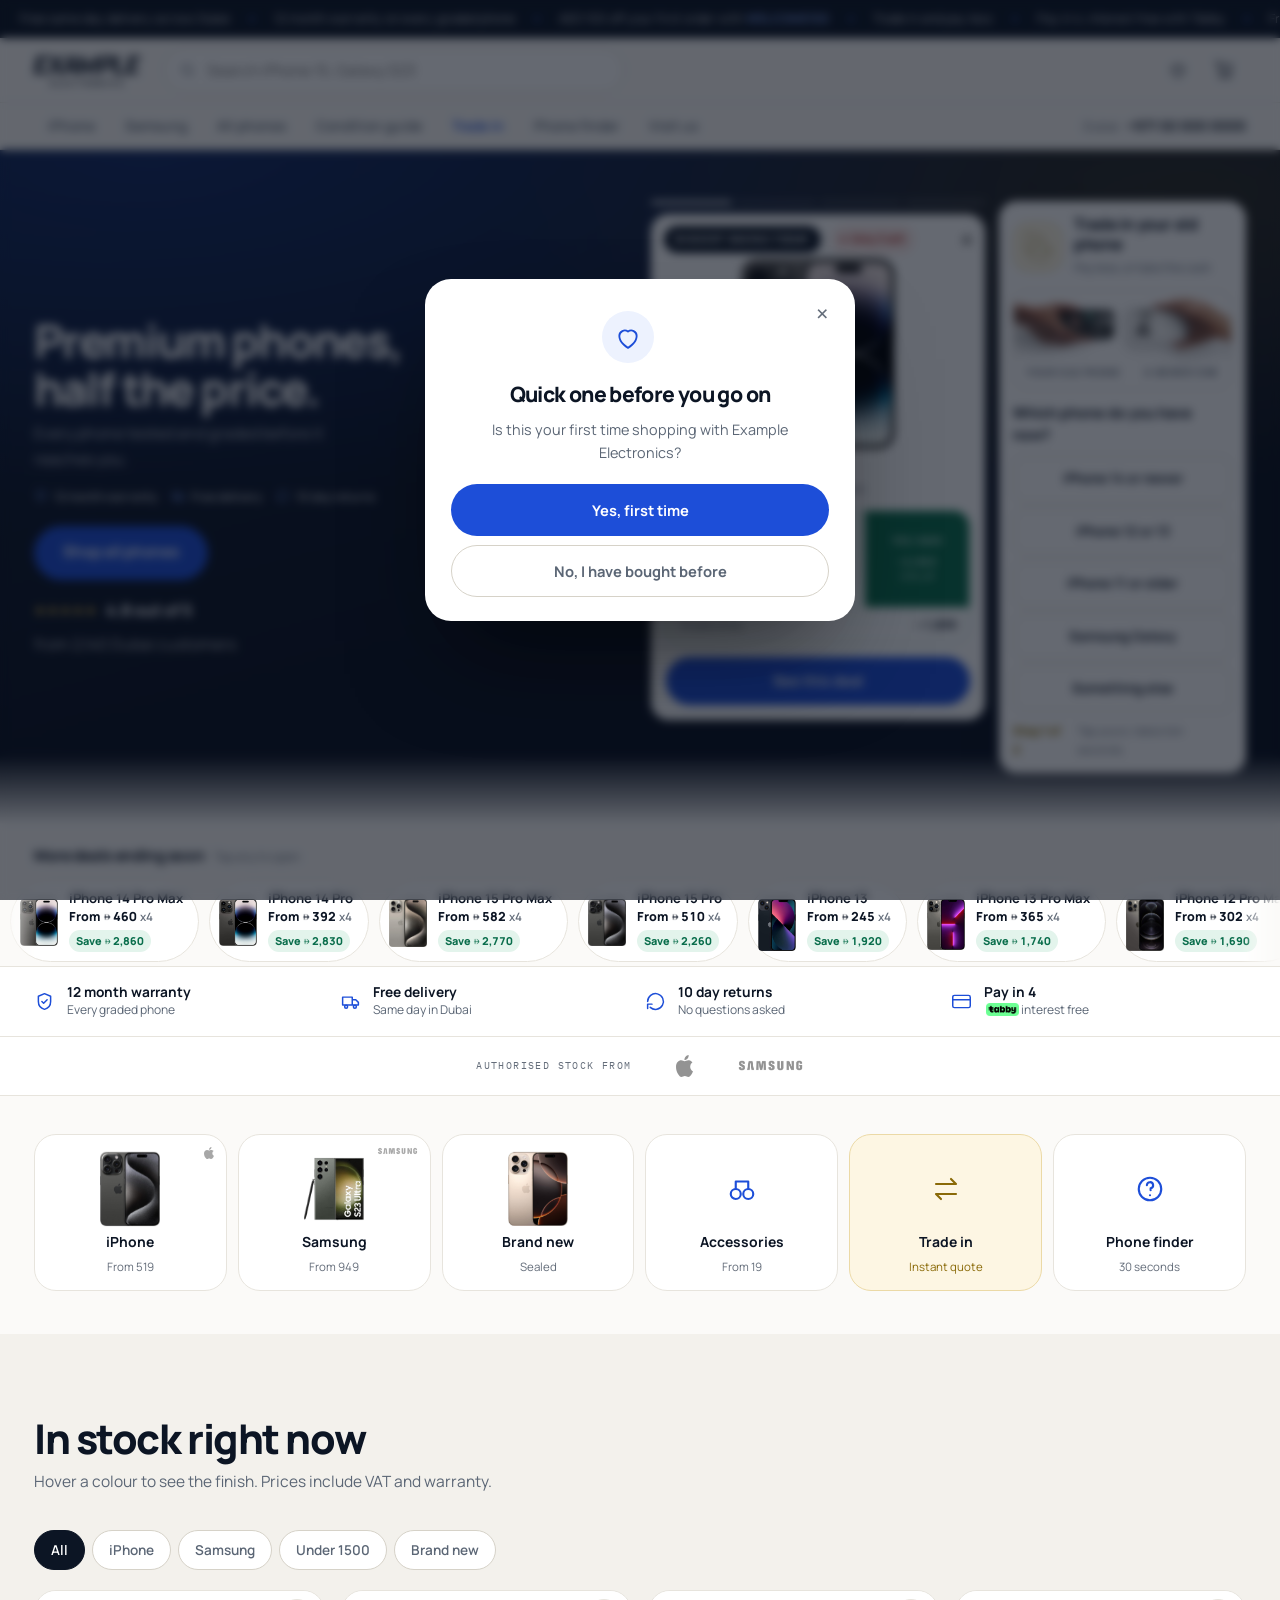
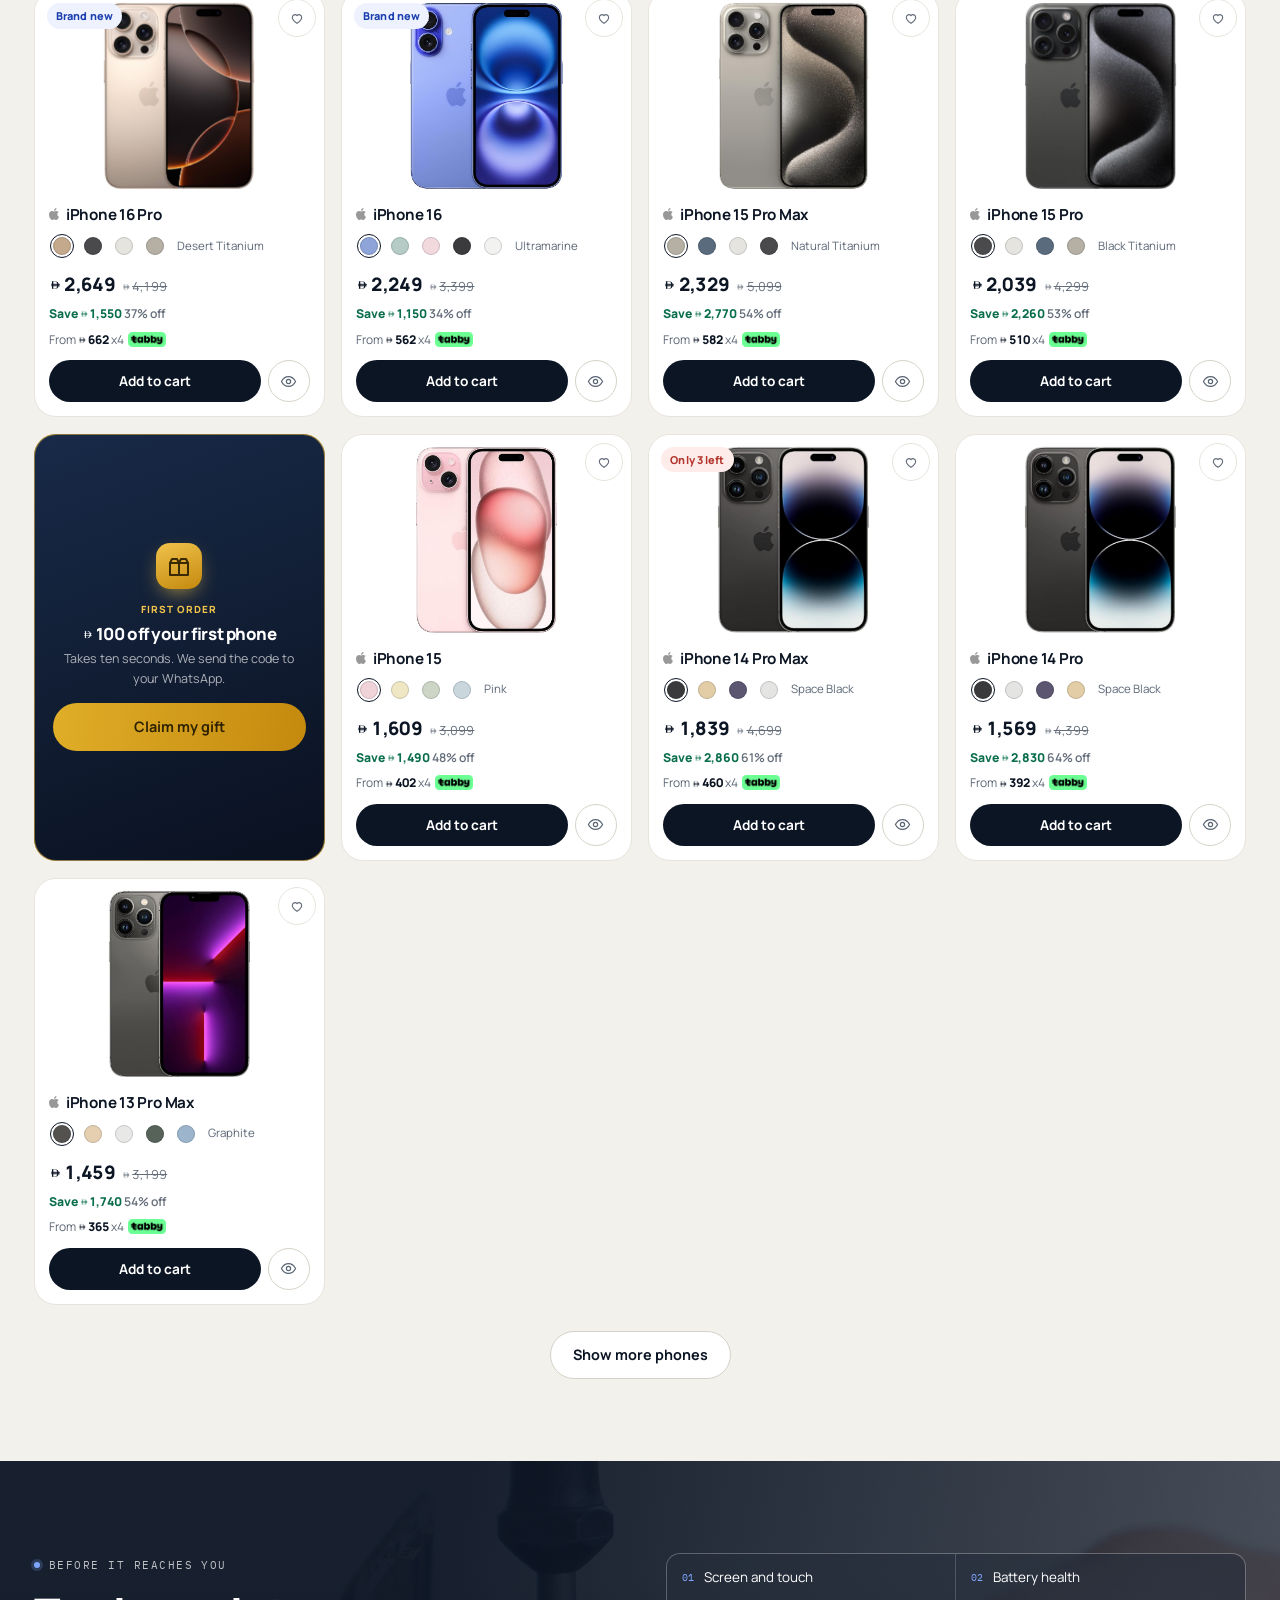
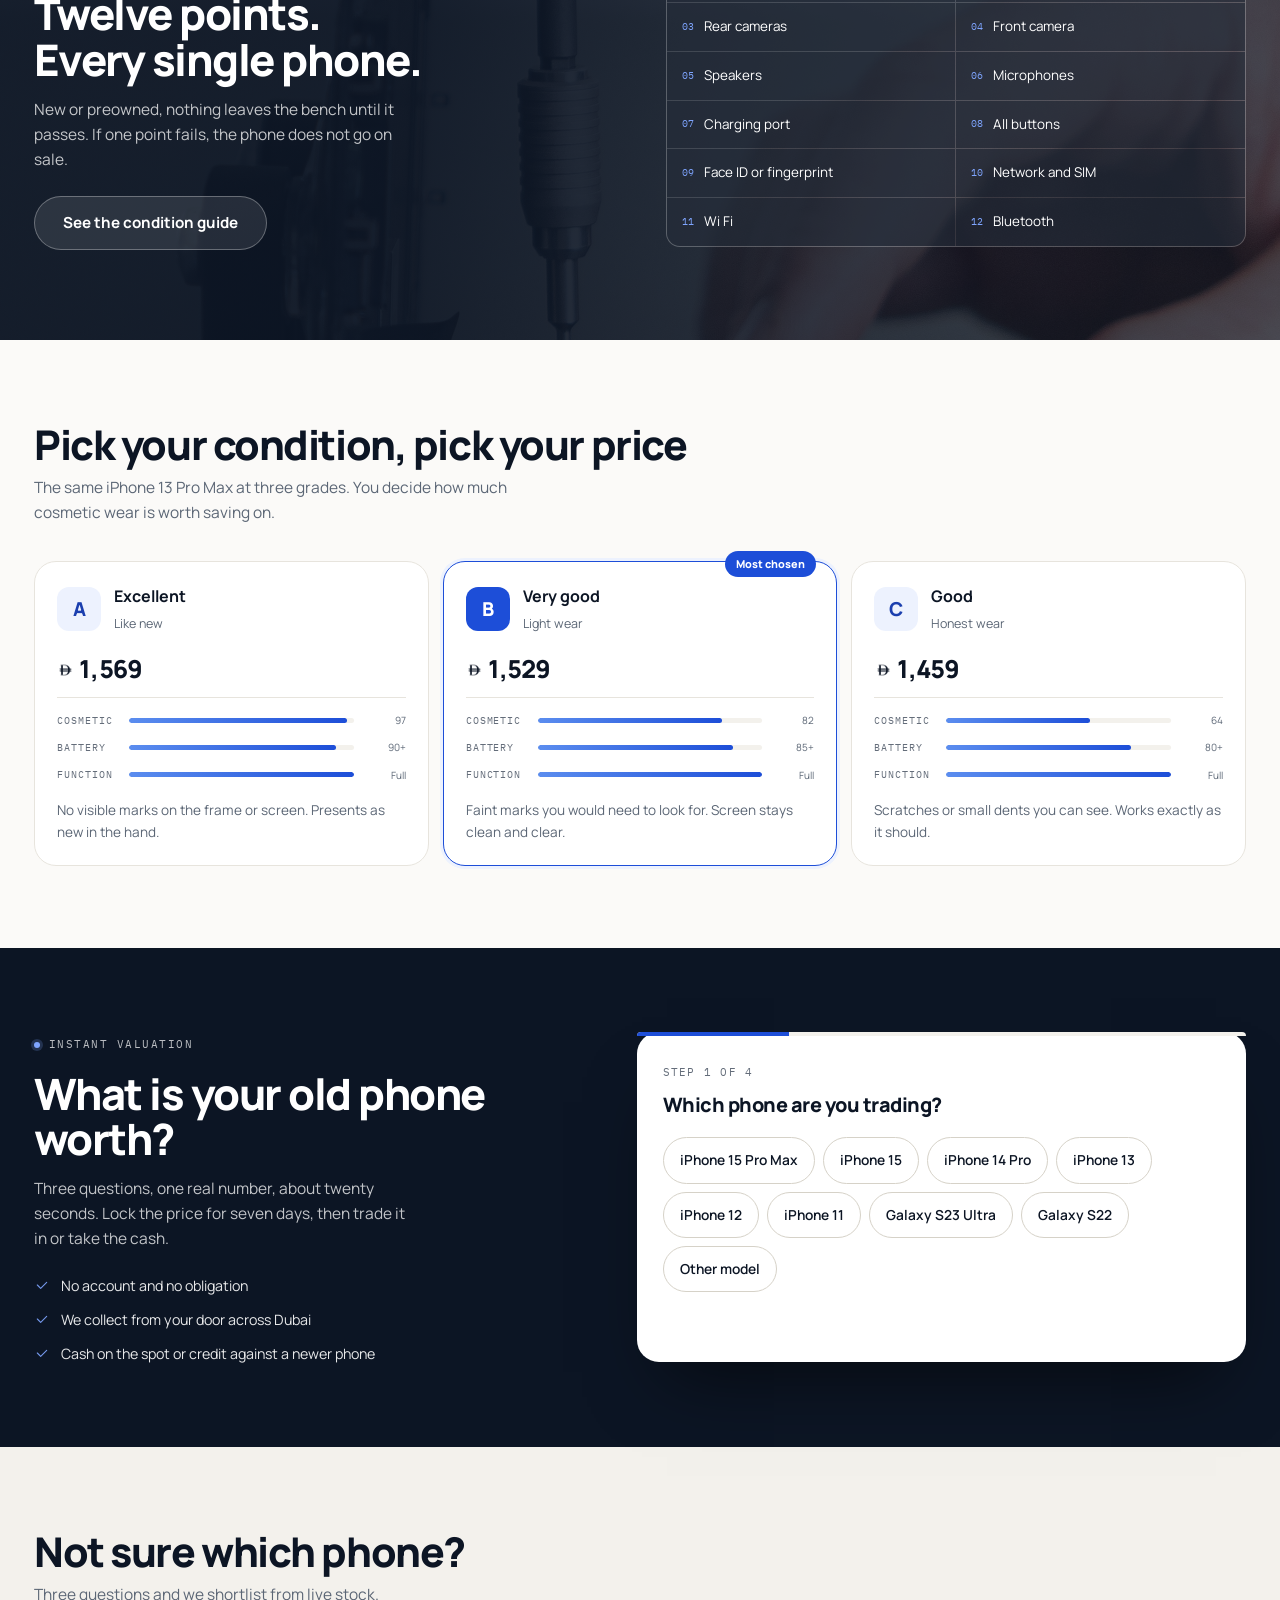
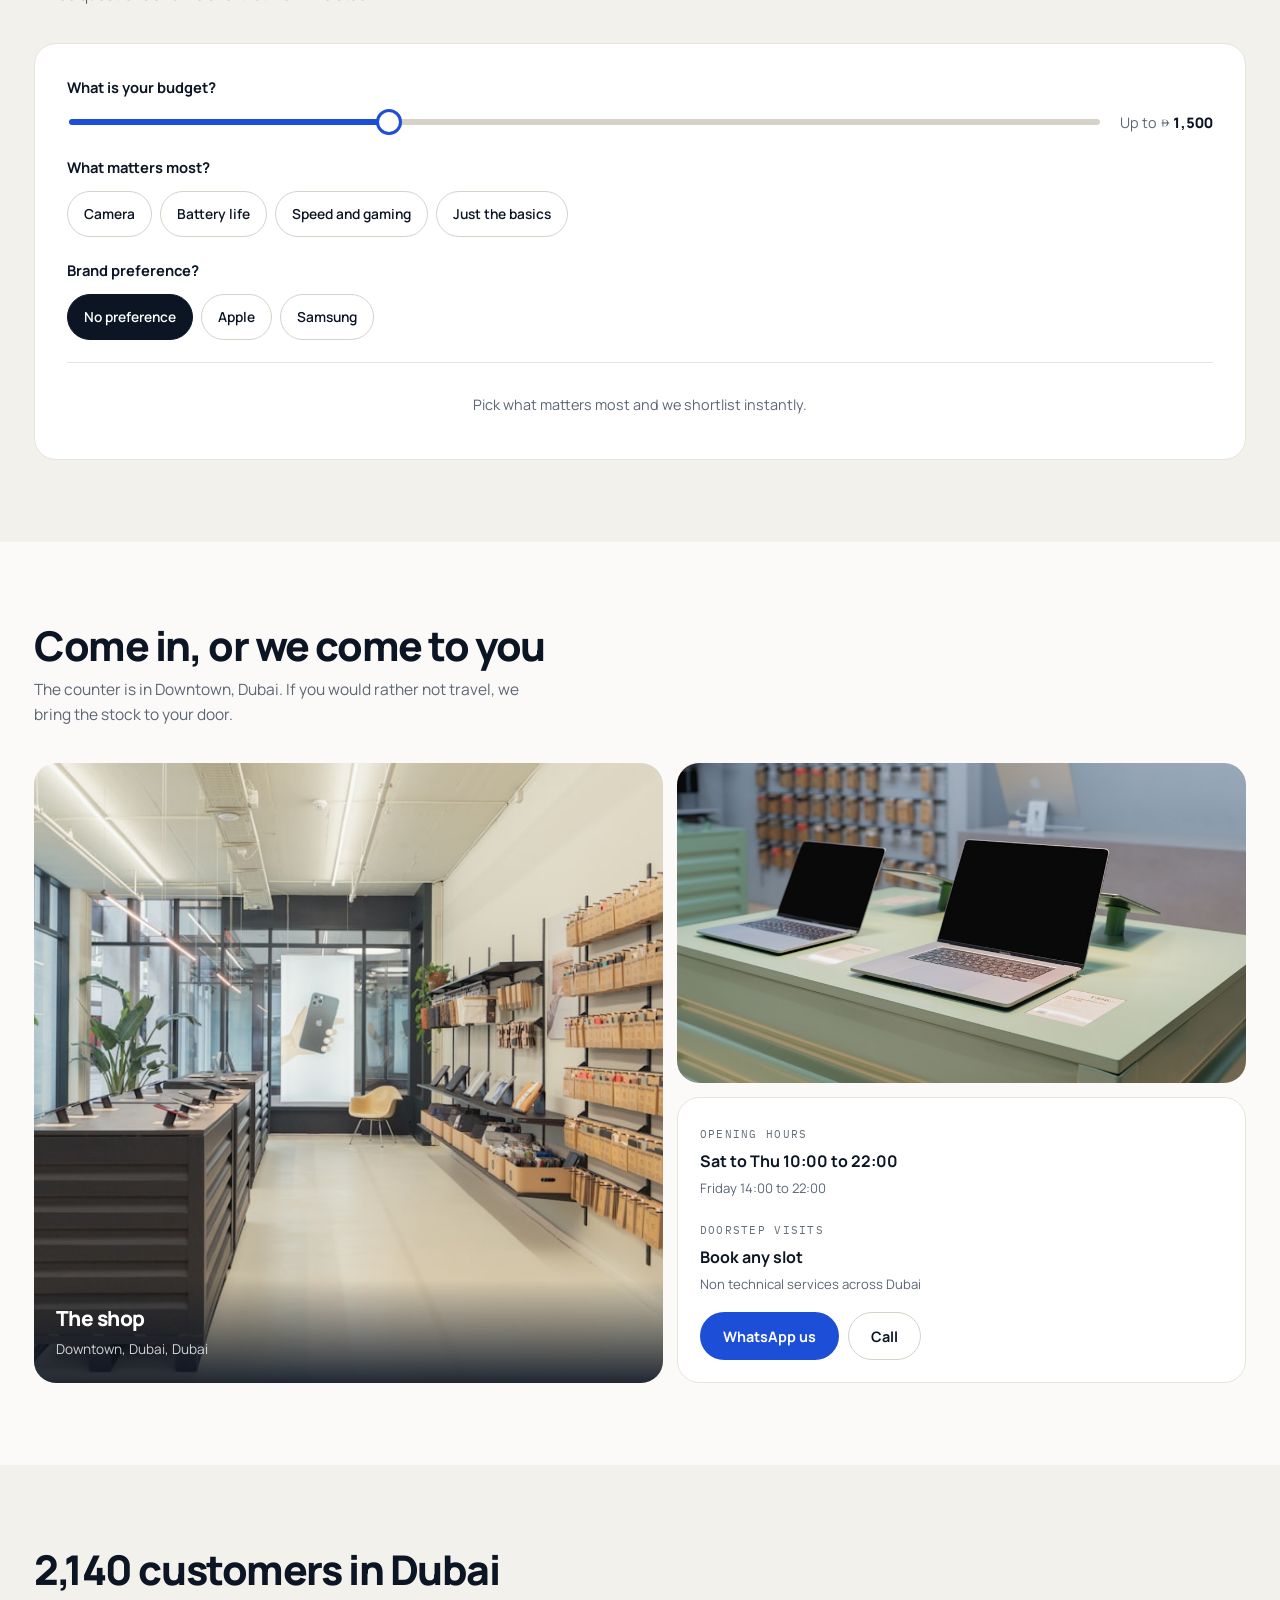
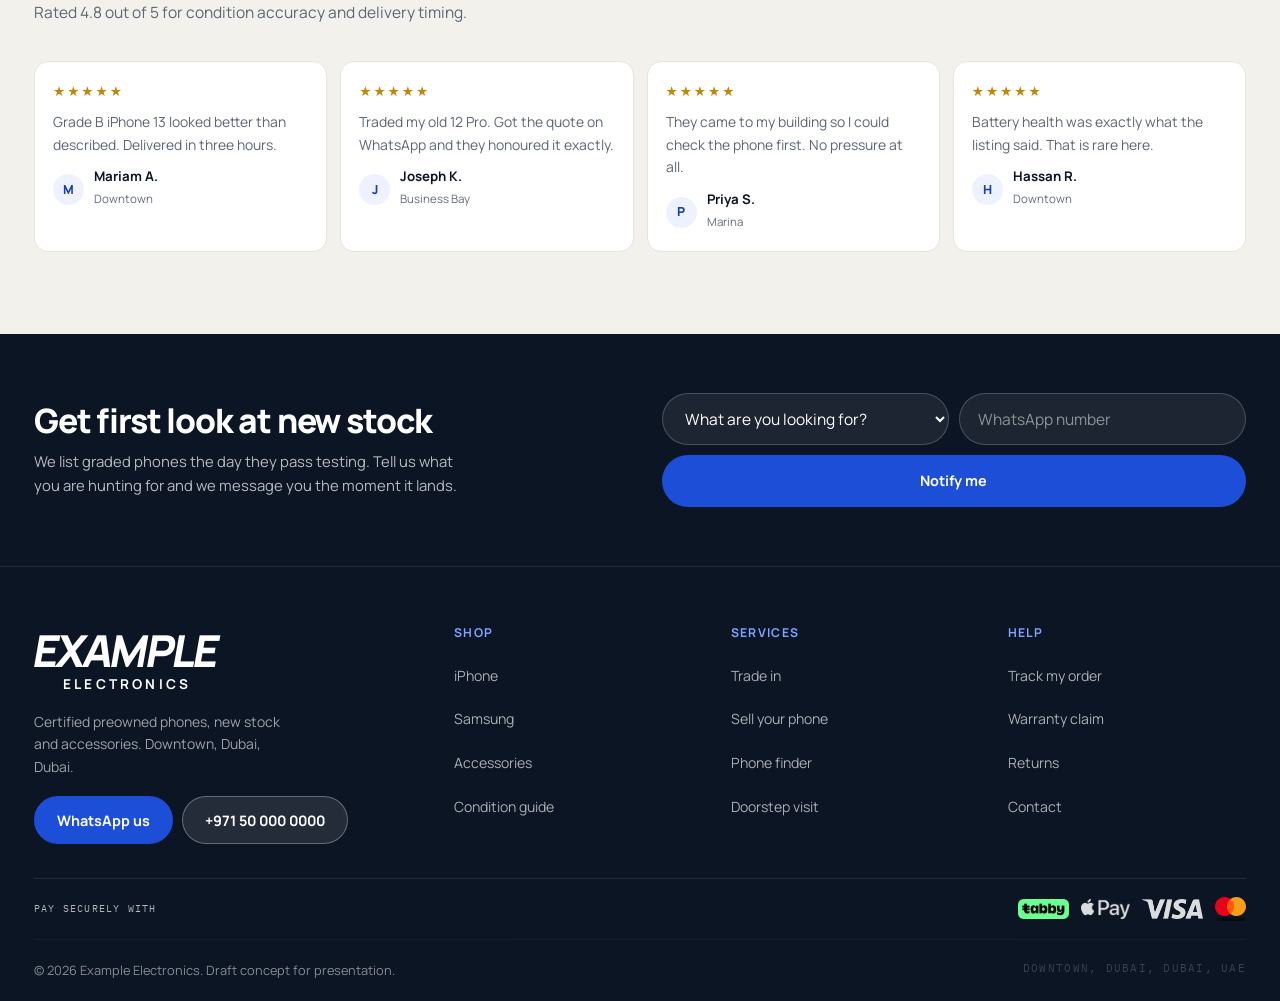
==== index.html @ 909ed7ae "Storefront prototype for Example Electronics Front-end prototype for a refurbished phone retailer. N" ====
<!doctype html>
<html lang="en">
<head>
<meta charset="utf-8">
<meta name="viewport" content="width=device-width, initial-scale=1, viewport-fit=cover">
<title>Example Electronics | Certified Preowned Phones in Dubai</title>
<meta name="description" content="Certified preowned iPhones, Samsung and accessories in Downtown, Dubai. Graded A to C, tested on 12 points, 12 month warranty, same day delivery across Dubai.">
<meta name="theme-color" content="#0C1524">
<link rel="icon" href="favicon.svg" type="image/svg+xml">
<link rel="preconnect" href="https://fonts.googleapis.com">
<link rel="preconnect" href="https://fonts.gstatic.com" crossorigin>
<link href="https://fonts.googleapis.com/css2?family=Manrope:wght@400;500;600;700;800&family=IBM+Plex+Mono:wght@400;500&display=swap" rel="stylesheet">
<link rel="stylesheet" href="assets/css/style.css">
<link rel="stylesheet" href="assets/css/v5.css">
<link rel="stylesheet" href="assets/css/v6.css">
</head>
<body>

<svg width="0" height="0" style="position:absolute" aria-hidden="true"><defs>
  <linearGradient id="sheen" x1="0" y1="0" x2="1" y2="1">
    <stop offset="0" stop-color="#fff" stop-opacity=".34"/><stop offset=".26" stop-color="#fff" stop-opacity=".06"/>
    <stop offset=".55" stop-color="#000" stop-opacity=".10"/><stop offset=".80" stop-color="#fff" stop-opacity=".05"/>
    <stop offset="1" stop-color="#fff" stop-opacity=".22"/></linearGradient>
  <linearGradient id="rail" x1="0" y1="0" x2="1" y2="0">
    <stop offset="0" stop-color="#fff" stop-opacity=".55"/><stop offset=".5" stop-color="#fff" stop-opacity=".12"/>
    <stop offset="1" stop-color="#fff" stop-opacity=".42"/></linearGradient>
  <radialGradient id="lens" cx=".35" cy=".3" r=".85">
    <stop offset="0" stop-color="#5c6b80"/><stop offset=".45" stop-color="#1a222e"/><stop offset="1" stop-color="#080c12"/></radialGradient>
  <linearGradient id="plate" x1="0" y1="0" x2=".8" y2="1">
    <stop offset="0" stop-color="#fff" stop-opacity=".22"/><stop offset="1" stop-color="#000" stop-opacity=".14"/></linearGradient>
  <radialGradient id="grnd" cx=".5" cy=".5" r=".5">
    <stop offset="0" stop-color="#0C1524" stop-opacity=".30"/><stop offset="1" stop-color="#0C1524" stop-opacity="0"/></radialGradient>
</defs></svg>

<button class="ifab" id="insightFab">
  <svg viewBox="0 0 24 24"><circle cx="12" cy="12" r="3"/><path d="M2 12s3.6-7 10-7 10 7 10 7-3.6 7-10 7-10-7-10-7z"/></svg><span>Insight</span>
</button>
<div class="ip" id="insightPanel" hidden>
  <div class="ip__hd"><b>Captured this session</b><button id="ipClose" aria-label="Close">&times;</button></div>
  <div class="ip__st"><div><span id="ipLeads">0</span><em>Leads</em></div><div><span id="ipSignals">0</span><em>Signals</em></div><div><span id="ipValue">0</span><em>Pipeline</em></div></div>
  <ul class="ip__log" id="ipLog"><li class="ip__e">Click around to see what the site records.</li></ul>
  <p class="ip__n">Each dashed marker earns data, not just a sale.</p>
</div>

<div class="anno"><div class="anno__t" id="annoTrack"></div></div>

<header class="hdr" id="hdr">
  <div class="wrap hdr__in">
    <button class="burger" id="burger" aria-label="Menu"><span></span><span></span><span></span></button>
    <a class="wm" href="#top" aria-label="Example Electronics">
      <span class="wm__r" aria-hidden="true">EXAMPLE</span>
      <span class="wm__s" aria-hidden="true">ELECTRONICS</span>
    </a>
    <form class="srch" id="searchForm" data-capture="Search query. Shows demand for models you do not stock yet.">
      <svg viewBox="0 0 24 24"><circle cx="11" cy="11" r="7"/><path d="M20 20l-3.5-3.5"/></svg>
      <input id="searchInput" type="search" placeholder="Search iPhone 15, Galaxy S23" autocomplete="off">
      <div class="srch__d" id="searchDrop" hidden></div>
    </form>
    <div class="hdr__a">
      <button class="ib ib--srch" id="srchToggle" aria-label="Search"><svg viewBox="0 0 24 24"><circle cx="11" cy="11" r="7"/><path d="M20 20l-3.5-3.5"/></svg></button>
      <button class="ib" id="wishBtn" aria-label="Wishlist"><svg viewBox="0 0 24 24"><path d="M12 20s-7-4.4-7-9a4 4 0 0 1 7-2.6A4 4 0 0 1 19 11c0 4.6-7 9-7 9z"/></svg><b class="bdg zero" id="wishCount">0</b></button>
      <button class="ib" id="cartBtn" aria-label="Cart"><svg viewBox="0 0 24 24"><path d="M6 6h15l-1.5 9h-12z"/><path d="M6 6L5 2H2"/><circle cx="9" cy="20" r="1.6"/><circle cx="18" cy="20" r="1.6"/></svg><b class="bdg zero" id="cartCount">0</b></button>
    </div>
  </div>
  <nav class="nav" id="nav"><div class="wrap nav__in">
    <a href="#shop" data-filter="Apple">iPhone</a><a href="#shop" data-filter="Samsung">Samsung</a>
    <a href="#shop" data-filter="all">All phones</a><a href="#grades">Condition guide</a>
    <a href="#tradein" class="hot">Trade in</a><a href="#finder">Phone finder</a><a href="#visit">Visit us</a>
    <span class="nav__ph">Dubai · <a href="tel:+971 50 000 0000">+971 50 000 0000</a></span>
  </div></nav>
</header>

<main id="top">

<section class="hero">
  <div class="wrap hero__in">

    <div class="hero__c">
      <h1>Premium phones,<br>half the price.</h1>
      <p>Every phone tested and graded before it reaches you.</p>
      <ul class="hero__t">
        <li><svg viewBox="0 0 24 24"><path d="M12 3l7 3v6c0 5-3.5 8-7 9-3.5-1-7-4-7-9V6z"/><path d="M9 12l2 2 4-4"/></svg>12 month warranty</li>
        <li><svg viewBox="0 0 24 24"><path d="M3 7h11v9H3zM14 10h4l3 3v3h-7z"/><circle cx="7" cy="18" r="1.7"/><circle cx="17" cy="18" r="1.7"/></svg>Free delivery</li>
        <li><svg viewBox="0 0 24 24"><path d="M3 12a9 9 0 1 1 3 6.7"/><path d="M3 20v-5h5"/></svg>10 day returns</li>
      </ul>
      <div class="hero__cta">
        <a class="btn btn--p btn--l" href="#shop">Shop all phones</a>
      </div>
      <p class="hero__pf"><span class="hero__st" aria-hidden="true">★★★★★</span>
        <b>4.8 out of 5</b> from 2,140 Dubai customers</p>
    </div>

    <div class="hero__m">
      <div class="deal" id="deal">
        <div class="deal__pg" id="dealPg"></div>
        <div class="deal__vp"><div class="deal__tr" id="dealTrack"></div></div>
        <button class="deal__nv deal__nv--p" id="dealPrev" aria-label="Previous deal"><svg viewBox="0 0 24 24"><path d="M15 6l-6 6 6 6"/></svg></button>
        <button class="deal__nv deal__nv--n" id="dealNext" aria-label="Next deal"><svg viewBox="0 0 24 24"><path d="M9 6l6 6-6 6"/></svg></button>
      </div>

      <!-- trade in, sitting directly beside the deals -->
      <section class="tin2" id="tin2" data-capture="Trade in starter. Captures the model they own before anything else is asked.">
        <div class="tin2__hd">
          <span class="tin2__ic" aria-hidden="true">
            <i class="tin2__glyph" aria-hidden="true"></i>
          </span>
          <div>
            <b>Trade in your old phone</b>
            <i>Pay less, or take the cash</i>
          </div>
        </div>

        <figure class="tin2__ph">
          <img src="assets/img/tradein-hero.webp" alt="An older phone being handed over in exchange for a new one in its box" loading="lazy" decoding="async" width="2000" height="723">
          <figcaption><span>Your old phone</span><span>A newer one</span></figcaption>
        </figure>

        <div class="tin2__q">
          <label id="tin2Lbl">Which phone do you have now?</label>
          <div class="tin2__opts" id="tin2Opts"></div>
          <p class="tin2__step"><b id="tin2Step">Step 1 of 2</b><span id="tin2Hint">Tap yours, takes ten seconds</span></p>
        </div>
      </section>
    </div>

  </div>
</section>

<section class="orail">
  <div class="orail__h wrap"><b>More deals ending soon</b><span>Tap any to open</span></div>
  <div class="orail__vp"><div class="orail__t" id="offerTrack"></div></div>
</section>

<div class="tr"><div class="wrap tr__in">
  <div><svg viewBox="0 0 24 24"><path d="M12 3l7 3v6c0 5-3.5 8-7 9-3.5-1-7-4-7-9V6z"/><path d="M9 12l2 2 4-4"/></svg><b>12 month warranty</b><i>Every graded phone</i></div>
  <div><svg viewBox="0 0 24 24"><path d="M3 7h11v9H3zM14 10h4l3 3v3h-7z"/><circle cx="7" cy="18" r="1.7"/><circle cx="17" cy="18" r="1.7"/></svg><b>Free delivery</b><i>Same day in Dubai</i></div>
  <div><svg viewBox="0 0 24 24"><path d="M3 12a9 9 0 1 1 3 6.7"/><path d="M3 20v-5h5"/></svg><b>10 day returns</b><i>No questions asked</i></div>
  <div><svg viewBox="0 0 24 24"><rect x="2" y="5" width="20" height="14" rx="2"/><path d="M2 10h20"/></svg><b>Pay in 4</b><i><img class="tby" src="assets/img/logo/tabby.webp" alt="Tabby"> interest free</i></div>
</div></div>

<div class="brands"><div class="wrap brands__in"><span>Authorised stock from</span><img src="assets/img/logo/apple.svg" alt="Apple"><img class="bw" src="assets/img/logo/samsung.png" alt="Samsung"></div></div>

<section class="sec sec--tight">
  <div class="wrap"><div class="rail" id="catRail">
    <a class="rc" href="#shop" data-filter="Apple"><div class="rc__d" data-dev="ip15p"></div><img class="rc__lg" src="assets/img/logo/apple.svg" alt=""><b>iPhone</b><i>From 519</i></a>
    <a class="rc" href="#shop" data-filter="Samsung"><div class="rc__d" data-dev="s23u"></div><img class="rc__lg rc__lg--w" src="assets/img/logo/samsung.png" alt=""><b>Samsung</b><i>From 949</i></a>
    <a class="rc" href="#shop" data-filter="new"><div class="rc__d" data-dev="ip16p"></div><b>Brand new</b><i>Sealed</i></a>
    <a class="rc rc--acc" href="#shop"><div class="rc__i"><svg viewBox="0 0 24 24"><circle cx="7" cy="16" r="4"/><circle cx="17" cy="16" r="4"/><path d="M7 12V6h10v6"/></svg></div><b>Accessories</b><i>From 19</i></a>
    <a class="rc rc--gold" href="#tradein"><div class="rc__i"><svg viewBox="0 0 24 24"><path d="M4 8h16l-4-4M20 16H4l4 4"/></svg></div><b>Trade in</b><i>Instant quote</i></a>
    <a class="rc rc--acc" href="#finder"><div class="rc__i"><svg viewBox="0 0 24 24"><circle cx="12" cy="12" r="9"/><path d="M9.5 9a2.5 2.5 0 1 1 3 2.5V13"/><path d="M12 17h.01"/></svg></div><b>Phone finder</b><i>30 seconds</i></a>
  </div></div>
</section>

<section class="sec sec--pap" id="shop">
  <div class="wrap">
    <header class="sh">
      <div><h2>In stock right now</h2><p>Hover a colour to see the finish. Prices include VAT and warranty.</p></div>
    </header>
    <div class="fl" id="filters" data-capture="Filter use. Tells you which brands and budgets your traffic wants.">
      <button class="on" data-f="all">All</button><button data-f="Apple">iPhone</button>
      <button data-f="Samsung">Samsung</button><button data-f="under1500">Under 1500</button><button data-f="new">Brand new</button>
    </div>
    <div class="grid" id="grid"></div>
    <div class="more"><button class="btn btn--o" id="loadMore">Show more phones</button></div>
  </div>
</section>

<section class="chk">
  <div class="chk__bg"><img src="assets/img/workshop-sm.jpg" srcset="assets/img/workshop-sm.jpg 1000w, assets/img/workshop.jpg 2400w" sizes="100vw" loading="lazy" alt=""></div>
  <div class="wrap chk__in">
    <div class="chk__c">
      <span class="eyb eyb--l"><i></i>Before it reaches you</span>
      <h2>Twelve points.<br>Every single phone.</h2>
      <p>New or preowned, nothing leaves the bench until it passes. If one point fails, the phone does not go on sale.</p>
      <a class="btn btn--w btn--l" href="#grades">See the condition guide</a>
    </div>
    <ol class="chk__l">
      <li>Screen and touch</li><li>Battery health</li><li>Rear cameras</li><li>Front camera</li>
      <li>Speakers</li><li>Microphones</li><li>Charging port</li><li>All buttons</li>
      <li>Face ID or fingerprint</li><li>Network and SIM</li><li>Wi Fi</li><li>Bluetooth</li>
    </ol>
  </div>
</section>

<section class="sec" id="grades">
  <div class="wrap">
    <header class="sh"><div><h2>Pick your condition, pick your price</h2>
      <p>The same iPhone 13 Pro Max at three grades. You decide how much cosmetic wear is worth saving on.</p></div></header>
    <div class="gr">
      <article class="gc"><div class="gc__h"><span class="gl">A</span><div><b>Excellent</b><i>Like new</i></div></div>
        <div class="gc__p"><i class="dh"></i>1,569</div>
        <ul><li><span>Cosmetic</span><i class="mt"><b style="--v:97%"></b></i><em>97</em></li>
          <li><span>Battery</span><i class="mt"><b style="--v:92%"></b></i><em>90+</em></li>
          <li><span>Function</span><i class="mt"><b style="--v:100%"></b></i><em>Full</em></li></ul>
        <p>No visible marks on the frame or screen. Presents as new in the hand.</p></article>
      <article class="gc is-p"><span class="gt">Most chosen</span>
        <div class="gc__h"><span class="gl">B</span><div><b>Very good</b><i>Light wear</i></div></div>
        <div class="gc__p"><i class="dh"></i>1,529</div>
        <ul><li><span>Cosmetic</span><i class="mt"><b style="--v:82%"></b></i><em>82</em></li>
          <li><span>Battery</span><i class="mt"><b style="--v:87%"></b></i><em>85+</em></li>
          <li><span>Function</span><i class="mt"><b style="--v:100%"></b></i><em>Full</em></li></ul>
        <p>Faint marks you would need to look for. Screen stays clean and clear.</p></article>
      <article class="gc"><div class="gc__h"><span class="gl">C</span><div><b>Good</b><i>Honest wear</i></div></div>
        <div class="gc__p"><i class="dh"></i>1,459</div>
        <ul><li><span>Cosmetic</span><i class="mt"><b style="--v:64%"></b></i><em>64</em></li>
          <li><span>Battery</span><i class="mt"><b style="--v:82%"></b></i><em>80+</em></li>
          <li><span>Function</span><i class="mt"><b style="--v:100%"></b></i><em>Full</em></li></ul>
        <p>Scratches or small dents you can see. Works exactly as it should.</p></article>
    </div>
  </div>
</section>

<section class="sec sec--ink" id="tradein">
  <div class="wrap tin">
    <div class="tin__c">
      <span class="eyb eyb--l"><i></i>Instant valuation</span>
      <h2>What is your old phone worth?</h2>
      <p>Three questions, one real number, about twenty seconds. Lock the price for seven days, then trade it in or take the cash.</p>
      <ul class="tin__l">
        <li><svg viewBox="0 0 24 24"><path d="M5 12l5 5 9-9"/></svg>No account and no obligation</li>
        <li><svg viewBox="0 0 24 24"><path d="M5 12l5 5 9-9"/></svg>We collect from your door across Dubai</li>
        <li><svg viewBox="0 0 24 24"><path d="M5 12l5 5 9-9"/></svg>Cash on the spot or credit against a newer phone</li>
      </ul>
    </div>
    <div class="tin__b" data-capture="Trade in lead. Model, condition, contact and a 7 day price lock. Highest intent data on the site.">
      <div class="tin__bar"><i id="tinBar"></i></div>
      <div class="tin__s is-on" data-step="1"><span class="mono">Step 1 of 4</span><h3>Which phone are you trading?</h3><div class="ch" id="tinModels"></div></div>
      <div class="tin__s" data-step="2"><span class="mono">Step 2 of 4</span><h3>How much storage?</h3><div class="ch" id="tinStorage"></div><button class="bk">Back</button></div>
      <div class="tin__s" data-step="3"><span class="mono">Step 3 of 4</span><h3>What condition is it in?</h3><div class="ch ch--c" id="tinCond"></div><button class="bk">Back</button></div>
      <div class="tin__s" data-step="4"><span class="mono">Your valuation</span>
        <div class="tin__r"><em id="tinModelName">iPhone 13</em><b><i class="dh"></i><span id="tinValue">0</span></b><i>Estimated trade in value, valid 7 days</i></div>
        <form class="tin__f" id="tinForm"><input type="text" id="tinName" placeholder="Your name" required>
          <input type="tel" id="tinPhone" placeholder="WhatsApp number" required>
          <button class="btn btn--p" type="submit">Lock this price for 7 days</button></form>
        <p class="fine">We send the locked quote to your WhatsApp. No spam, and you can opt out any time.</p>
        <button class="bk">Start again</button></div>
    </div>
  </div>
</section>

<section class="sec sec--pap" id="finder">
  <div class="wrap">
    <header class="sh"><div><h2>Not sure which phone?</h2><p>Three questions and we shortlist from live stock.</p></div></header>
    <div class="fin" data-capture="Preference profile. Budget band, priority feature and brand lean. Powers segmented remarketing.">
      <div class="fin__q"><label>What is your budget?</label>
        <div class="fin__sl"><input type="range" id="finBudget" min="400" max="4000" step="100" value="1500">
          <output>Up to <i class="dh"></i><b id="finBudgetOut">1,500</b></output></div></div>
      <div class="fin__q"><label>What matters most?</label>
        <div class="ch" id="finPriority"><button data-v="camera">Camera</button><button data-v="battery">Battery life</button>
          <button data-v="gaming">Speed and gaming</button><button data-v="basic">Just the basics</button></div></div>
      <div class="fin__q"><label>Brand preference?</label>
        <div class="ch" id="finBrand"><button data-v="any" class="on">No preference</button>
          <button data-v="Apple">Apple</button><button data-v="Samsung">Samsung</button></div></div>
      <div class="fin__o" id="finOut"></div>
    </div>
  </div>
</section>

<section class="sec" id="visit">
  <div class="wrap">
    <header class="sh"><div><h2>Come in, or we come to you</h2>
      <p>The counter is in Downtown, Dubai. If you would rather not travel, we bring the stock to your door.</p></div></header>
    <div class="vis">
      <figure class="vis__a"><img src="assets/img/store-sm.jpg" srcset="assets/img/store-sm.jpg 1000w, assets/img/store.jpg 2400w" sizes="(max-width:900px) 92vw, 52vw" loading="lazy" alt="Shop interior">
        <figcaption><b>The shop</b><span>Downtown, Dubai, Dubai</span></figcaption></figure>
      <div class="vis__b">
        <figure><img src="assets/img/counter-sm.jpg" loading="lazy" alt="Devices on the counter"></figure>
        <div class="vis__i">
          <div><span class="mono">Opening hours</span><b>Sat to Thu 10:00 to 22:00</b><i>Friday 14:00 to 22:00</i></div>
          <div><span class="mono">Doorstep visits</span><b>Book any slot</b><i>Non technical services across Dubai</i></div>
          <div class="vis__cta"><a class="btn btn--p" href="https://wa.me/971500000000" target="_blank" rel="noopener">WhatsApp us</a>
            <a class="btn btn--o" href="tel:+971 50 000 0000">Call</a></div>
        </div>
      </div>
    </div>
  </div>
</section>

<section class="sec sec--pap"><div class="wrap">
  <header class="sh"><div><h2>2,140 customers in Dubai</h2><p>Rated 4.8 out of 5 for condition accuracy and delivery timing.</p></div></header>
  <div class="rev" id="revs"></div>
</div></section>

<section class="cap"><div class="wrap cap__in">
  <div><h2>Get first look at new stock</h2>
    <p>We list graded phones the day they pass testing. Tell us what you are hunting for and we message you the moment it lands.</p></div>
  <form class="cap__f" id="capForm" data-capture="Stock alert. Model wanted plus contact. Turns dead traffic into a waiting list you can sell against.">
    <select id="capModel"><option value="">What are you looking for?</option>
      <option>iPhone 15 Pro Max</option><option>iPhone 15</option><option>iPhone 14 Pro</option><option>iPhone 13</option>
      <option>Galaxy S23 Ultra</option><option>Galaxy S22</option><option>Accessories</option><option>Something else</option></select>
    <input type="tel" id="capPhone" placeholder="WhatsApp number" required>
    <button class="btn btn--p" type="submit">Notify me</button>
  </form>
</div></section>

</main>

<footer class="ft"><div class="wrap">
  <div class="ft__t">
    <div class="ft__br">
      <a class="wm wm--l" href="#top" aria-label="Example Electronics">
        <span class="wm__r" aria-hidden="true">EXAMPLE</span>
        <span class="wm__s" aria-hidden="true">ELECTRONICS</span></a>
      <p>Certified preowned phones, new stock and accessories. Downtown, Dubai, Dubai.</p>
      <div class="ft__b"><a class="btn btn--p" href="https://wa.me/971500000000" target="_blank" rel="noopener">WhatsApp us</a>
        <a class="btn btn--w" href="tel:+971 50 000 0000">+971 50 000 0000</a></div>
    </div>
    <div><h4>Shop</h4><ul><li><a href="#shop">iPhone</a></li><li><a href="#shop">Samsung</a></li><li><a href="#shop">Accessories</a></li><li><a href="#grades">Condition guide</a></li></ul></div>
    <div><h4>Services</h4><ul><li><a href="#tradein">Trade in</a></li><li><a href="#tradein">Sell your phone</a></li><li><a href="#finder">Phone finder</a></li><li><a href="#visit">Doorstep visit</a></li></ul></div>
    <div><h4>Help</h4><ul><li><a href="#">Track my order</a></li><li><a href="#">Warranty claim</a></li><li><a href="#">Returns</a></li><li><a href="#visit">Contact</a></li></ul></div>
  </div>
  <div class="ft__pay"><span>Pay securely with</span><div><img src="assets/img/logo/tabby.webp" alt="Tabby"><img src="assets/img/logo/applepay.webp" alt="Apple Pay"><img src="assets/img/logo/visa.webp" alt="Visa"><img src="assets/img/logo/mastercard.svg" alt="Mastercard"></div></div>
    <div class="ft__base"><p>&copy; <span id="yr">2026</span> Example Electronics. Draft concept for presentation.</p>
    <p class="mono">Downtown, Dubai, Dubai, UAE</p></div>
</div></footer>

<a class="wafab" href="https://wa.me/971500000000" target="_blank" rel="noopener" aria-label="WhatsApp us">
  <svg viewBox="0 0 24 24" class="f"><path d="M12 2a10 10 0 0 0-8.6 15l-1.4 5 5.2-1.4A10 10 0 1 0 12 2m0 18a8 8 0 0 1-4.1-1.1l-.3-.2-3 .8.8-2.9-.2-.3A8 8 0 1 1 12 20m4.5-6c-.2-.1-1.4-.7-1.7-.8s-.4-.1-.5.1-.6.8-.8 1-.3.2-.5.1a6.6 6.6 0 0 1-3.3-2.9c-.2-.4 0-.5.1-.7l.4-.4.2-.4v-.4l-.8-1.8c-.2-.5-.4-.4-.5-.4h-.5a.9.9 0 0 0-.7.3 2.8 2.8 0 0 0-.8 2 4.8 4.8 0 0 0 1 2.5 11 11 0 0 0 4.2 3.7c1.5.6 2.1.7 2.9.6a2.5 2.5 0 0 0 1.6-1.2 2 2 0 0 0 .2-1.1z"/></svg>
</a>

<button class="sbar" id="sbar" hidden>
  <span class="sbar__ic"><svg viewBox="0 0 24 24"><path d="M6 6h15l-1.5 9h-12z"/><path d="M6 6L5 2H2"/><circle cx="9" cy="20" r="1.6"/><circle cx="18" cy="20" r="1.6"/></svg><b id="sbarN">0</b></span>
  <span class="sbar__l">View cart<em id="sbarSave"></em></span>
  <span class="sbar__p" id="sbarPrice"></span>
  <svg class="sbar__a" viewBox="0 0 24 24"><path d="M9 6l6 6-6 6"/></svg>
</button>

<div class="scrim" id="scrim"></div>

<aside class="sheet" id="cartDrawer" hidden aria-label="Cart">
  <div class="sheet__g"></div>
  <header><b>Your cart</b><button data-close aria-label="Close">&times;</button></header>
  <div class="ship" id="shipBar"><i></i><span id="shipTxt"></span></div>
  <div class="sheet__b" id="cartBody"></div>
  <footer class="sheet__f" id="cartFoot"></footer>
</aside>

<aside class="sheet sheet--w" id="pdpDrawer" hidden aria-label="Product">
  <div class="sheet__g"></div>
  <header><b id="pdpTitle">Product</b><button data-close aria-label="Close">&times;</button></header>
  <div class="sheet__b" id="pdpBody"></div>
</aside>

<div class="mdl" id="modal" hidden><div class="mdl__b" id="modalBox"></div></div>

<!-- GIFT FLOW -->
<div class="gf" id="giftFlow" hidden>
  <div class="gf__box" id="giftBox"></div>
</div>

<div class="tst" id="toasts"></div>
<script src="assets/js/main.js" defer></script>
</body>
</html>
---- assets/css/style.css ----
/* Example Electronics v3. Mobile first. Blue = trust, green = saving, gold = reward. */
:root{
  --paper:#FBFAF8; --white:#fff; --surf:#F3F1EC;
  --ink:#0C1524; --ink2:#5B6675; --ink3:#646D7A;
  --blue:#1D4ED8; --blue-d:#1B3FAF; --blue-t:#EDF2FE; --blue-t2:#F6F8FE;
  --line:#E7E4DD; --line2:#D6D2C8;
  --ok:#0A6E4C; --ok-t:#E3F4EC; --ok-br:#12A16E;
  --gold:#8A6A08; --gold-br:#D9A521; --gold-t:#FDF6E3;
  --hot:#B4342C; --hot-t:#FDECEA;
  --f:"Manrope",system-ui,sans-serif; --m:"IBM Plex Mono",monospace;
  --r:14px; --rs:10px; --rl:22px;
  --e:cubic-bezier(.22,.61,.36,1); --eo:cubic-bezier(.16,1,.3,1);
  --sh:0 1px 2px rgba(12,21,36,.05),0 10px 26px -14px rgba(12,21,36,.16);
  --shl:0 2px 8px rgba(12,21,36,.05),0 30px 60px -26px rgba(12,21,36,.30);
  --wrap:1320px; --sbar-h:0px;
}
*,*::before,*::after{box-sizing:border-box}
html{-webkit-text-size-adjust:100%;scroll-behavior:smooth;scroll-padding-top:110px}
body{margin:0;background:var(--paper);color:var(--ink);font-family:var(--f);font-size:15.5px;line-height:1.62;-webkit-font-smoothing:antialiased;overflow-x:hidden;padding-bottom:var(--sbar-h)}
img{max-width:100%;height:auto;display:block}
svg{display:block;fill:none;stroke:currentColor;stroke-width:1.7;stroke-linecap:round;stroke-linejoin:round}
svg.f{fill:currentColor;stroke:none}
a{color:inherit;text-decoration:none}
h1,h2,h3,h4,p,ul,ol,figure{margin:0;padding:0}
ul,ol{list-style:none}
button{font:inherit;color:inherit;background:none;border:0;cursor:pointer}
input,select{font:inherit;color:inherit}
:focus-visible{outline:2px solid var(--blue);outline-offset:2px}
.wrap{width:100%;max-width:var(--wrap);margin-inline:auto;padding-inline:clamp(16px,3.6vw,34px)}
.mono{font-family:var(--m);font-size:10.5px;letter-spacing:.12em;text-transform:uppercase;color:var(--ink3)}
.cur{font-size:.72em;font-weight:700;opacity:.72;letter-spacing:.02em}
.sec{padding-block:clamp(48px,6.4vw,96px)}
.sec--tight{padding-block:clamp(24px,3vw,40px)}
.sec--pap{background:var(--surf)}
.sh{margin-bottom:clamp(20px,3vw,36px)}
.sh h2{font-size:clamp(1.65rem,3.2vw,2.6rem);font-weight:800;letter-spacing:-.035em;line-height:1.08}
.sh p{color:var(--ink2);margin-top:9px;max-width:54ch}
.eyb{display:inline-flex;align-items:center;gap:9px;font-family:var(--m);font-size:10.5px;letter-spacing:.14em;text-transform:uppercase;color:var(--ink2)}
.eyb i{width:6px;height:6px;border-radius:99px;background:var(--blue);box-shadow:0 0 0 3px var(--blue-t)}
.eyb--l{color:rgba(255,255,255,.72)}
.eyb--l i{background:#7FA5FF;box-shadow:0 0 0 3px rgba(127,165,255,.2)}
.sv{color:var(--ok);font-weight:700;font-style:normal}

.wm{display:inline-flex;flex-direction:column;line-height:1;padding-block:5px;--wb:var(--paper)}
.wm__r{display:flex;font-weight:800;font-size:25px;letter-spacing:-.065em;transform:skewX(-10deg)}
.wm__d{position:relative;z-index:1;-webkit-text-stroke:.095em var(--wb);paint-order:stroke fill}
.wm__s{font-weight:700;font-size:7.8px;letter-spacing:.235em;text-indent:.235em;text-align:center;margin-top:3px}
.wm--l{color:#fff;--wb:#0C1524}
.wm--l .wm__r{font-size:44px}.wm--l .wm__s{font-size:13.6px;margin-top:6px}

.btn{display:inline-flex;align-items:center;justify-content:center;gap:8px;height:48px;padding:0 22px;border-radius:99px;font-weight:700;font-size:.9rem;white-space:nowrap;border:1.5px solid transparent;transition:.22s var(--e)}
.btn--l{height:54px;padding:0 28px;font-size:.95rem}
.btn--p{background:var(--blue);color:#fff}
.btn--p:hover{background:var(--blue-d);transform:translateY(-2px);box-shadow:0 12px 26px -12px rgba(29,78,216,.75)}
.btn--o{border-color:var(--line2);background:var(--white);color:var(--ink)}
.btn--o:hover{border-color:var(--ink);transform:translateY(-2px)}
.btn--w{background:rgba(255,255,255,.1);border-color:rgba(255,255,255,.3);color:#fff}
.btn--w:hover{background:#fff;color:var(--ink);border-color:#fff}
.btn--full{width:100%}

.anno{background:var(--ink);color:#fff;overflow:hidden;font-size:.78rem;padding:9px 0}
.anno__t{display:flex;width:max-content;animation:mq 46s linear infinite}
.anno__t span{padding-inline:20px;white-space:nowrap;opacity:.85}
.anno__t b{color:#8FB0FF}
.anno__t i{width:4px;height:4px;border-radius:99px;background:#3B6BE0;align-self:center;flex:none}
@keyframes mq{to{transform:translateX(-50%)}}

.hdr{position:sticky;top:0;z-index:60;background:rgba(251,250,248,.94);backdrop-filter:blur(14px);-webkit-backdrop-filter:blur(14px);border-bottom:1px solid var(--line)}
.hdr__in{display:flex;align-items:center;gap:clamp(10px,2vw,28px);height:64px}
.burger{display:none;flex-direction:column;gap:4px;width:42px;height:42px;align-items:center;justify-content:center;margin-left:-8px}
.burger span{width:18px;height:2px;background:var(--ink);border-radius:2px;transition:.25s var(--e)}
.burger.on span:nth-child(1){transform:translateY(6px) rotate(45deg)}
.burger.on span:nth-child(2){opacity:0}
.burger.on span:nth-child(3){transform:translateY(-6px) rotate(-45deg)}
.srch{position:relative;flex:1;max-width:460px}
.srch>svg{position:absolute;left:15px;top:50%;transform:translateY(-50%);width:17px;height:17px;color:var(--ink3)}
.srch input{width:100%;height:44px;border:1.5px solid var(--line2);border-radius:99px;padding:0 18px 0 42px;background:var(--white);transition:.2s var(--e)}
.srch input:focus{border-color:var(--blue);outline:none;box-shadow:0 0 0 4px var(--blue-t)}
.srch__d{position:absolute;top:52px;left:0;right:0;background:#fff;border:1px solid var(--line);border-radius:var(--r);box-shadow:var(--shl);padding:6px;z-index:5;max-height:320px;overflow:auto}
.srch__d a{display:flex;gap:12px;padding:11px 13px;border-radius:var(--rs);font-size:.87rem}
.srch__d a:hover{background:var(--blue-t)}
.srch__d a b{margin-left:auto;color:var(--blue)}
.srch__d .none{padding:14px;color:var(--ink2);font-size:.86rem}
.hdr__a{display:flex;align-items:center;gap:2px;margin-left:auto}
.ib{position:relative;width:44px;height:44px;display:grid;place-items:center;border-radius:99px;transition:.2s var(--e)}
.ib svg{width:20px;height:20px}
.ib:hover{background:var(--blue-t);color:var(--blue)}
.ib--srch{display:none}
.bdg{position:absolute;top:3px;right:1px;min-width:18px;height:18px;padding:0 4px;border-radius:99px;background:var(--blue);color:#fff;font-size:10px;font-weight:800;display:grid;place-items:center;line-height:1}
.bdg.zero{display:none}
.bdg.pop{animation:pop .4s var(--eo)}
@keyframes pop{0%{transform:scale(1)}40%{transform:scale(1.5)}100%{transform:scale(1)}}
.nav{border-top:1px solid var(--line)}
.nav__in{display:flex;align-items:center;gap:2px;height:46px;overflow-x:auto;scrollbar-width:none}
.nav__in::-webkit-scrollbar{display:none}
.nav__in a{padding:9px 14px;border-radius:99px;font-size:.865rem;font-weight:600;color:var(--ink2);white-space:nowrap;transition:.2s var(--e)}
.nav__in a:hover{background:var(--blue-t);color:var(--blue-d)}
.nav__in a.hot{color:var(--blue)}
.nav__ph{margin-left:auto;font-size:.82rem;color:var(--ink3);white-space:nowrap}
.nav__ph a{display:inline;padding:0;color:var(--ink);font-weight:700}

.tr{background:var(--white);border-block:1px solid var(--line)}
.tr__in{display:grid;grid-template-columns:repeat(4,1fr);gap:10px;padding-block:16px}
.tr__in>div{display:grid;grid-template-columns:auto 1fr;grid-template-rows:auto auto;column-gap:12px;align-items:center}
.tr__in svg{width:21px;height:21px;color:var(--blue);grid-row:1/3}
.tr__in b{font-size:.855rem;line-height:1.25}
.tr__in i{font-size:.755rem;color:var(--ink2);font-style:normal}

.dev{width:100%;height:auto;overflow:visible}
.dev .bd{fill:var(--c,#4A5568);transition:fill .5s var(--eo)}
.dev .shn{fill:url(#sheen)}.dev .rl{fill:url(#rail)}.dev .ln{fill:url(#lens)}
.dev .pl{fill:url(#plate)}.dev .gd{fill:url(#grnd)}

.hero{background:linear-gradient(178deg,var(--blue-t2),var(--paper) 70%);overflow:hidden}
.hero__in{display:grid;grid-template-columns:1.02fr .98fr;gap:clamp(26px,4.4vw,68px);align-items:center;padding-block:clamp(30px,5.2vw,76px)}
.hero h1{font-size:clamp(2.15rem,5.2vw,4.15rem);font-weight:800;letter-spacing:-.045em;line-height:1.02;margin:18px 0 16px}
.hero h1 em{font-style:normal;color:var(--blue)}
.hero__c>p{color:var(--ink2);font-size:1.01rem;max-width:44ch}
.hero__b{display:flex;gap:11px;flex-wrap:wrap;margin-top:26px}
.hero__t{display:flex;gap:clamp(16px,3vw,38px);margin-top:30px;padding-top:22px;border-top:1px solid var(--line2);flex-wrap:wrap}
.hero__t b{display:block;font-size:1.02rem;font-weight:800;letter-spacing:-.02em}
.hero__t span{font-size:.755rem;color:var(--ink2)}
.hero__m{position:relative}
.hero__ph{border-radius:var(--rl);overflow:hidden;box-shadow:var(--shl)}
.hero__ph img{width:100%;aspect-ratio:4/5;object-fit:cover}
.hero__card{position:absolute;left:-6%;bottom:9%;background:#fff;border-radius:var(--r);box-shadow:var(--shl);padding:13px 17px 13px 13px;display:flex;align-items:center;gap:14px;max-width:280px;animation:fl 6s ease-in-out infinite}
.hero__dev{width:44px;flex:none}
.hero__card .mono{display:block;margin-bottom:3px}
.hero__card b{display:block;font-size:1.16rem;font-weight:800;letter-spacing:-.03em}
.hero__card s{font-size:.74rem;color:var(--ink3);margin-right:7px}
.hero__card em{font-size:.74rem}
.hero__chip{position:absolute;right:-3%;top:8%;background:var(--ink);color:#fff;border-radius:99px;padding:9px 16px 9px 12px;font-size:.8rem;font-weight:600;display:flex;align-items:center;gap:8px;box-shadow:var(--shl);animation:fl 6s ease-in-out -3s infinite}
.hero__chip svg{width:16px;height:16px;color:#7FA5FF}
@keyframes fl{50%{transform:translateY(-10px)}}

/* category rail */
.rail{display:flex;gap:11px;overflow-x:auto;scrollbar-width:none;padding-bottom:4px;scroll-snap-type:x mandatory}
.rail::-webkit-scrollbar{display:none}
.rc{flex:1 0 132px;scroll-snap-align:start;background:var(--white);border:1px solid var(--line);border-radius:var(--rl);padding:16px 14px 14px;display:grid;justify-items:center;gap:4px;transition:.26s var(--e)}
.rc:hover{transform:translateY(-4px);box-shadow:var(--sh);border-color:var(--blue)}
.rc__d{width:44px;height:76px;display:grid;place-items:center}
.rc__i{width:44px;height:76px;display:grid;place-items:center;color:var(--blue)}
.rc__i svg{width:30px;height:30px}
.rc b{font-size:.87rem;font-weight:700}
.rc i{font-style:normal;font-size:.72rem;color:var(--ink3)}
.rc--gold{background:var(--gold-t);border-color:#EBD9A6}
.rc--gold .rc__i{color:var(--gold)}
.rc--gold i{color:var(--gold)}

/* filters */
.fl{display:flex;gap:7px;overflow-x:auto;scrollbar-width:none;margin-bottom:18px;padding-bottom:2px}
.fl::-webkit-scrollbar{display:none}
.fl button{flex:none;height:40px;padding:0 16px;border:1.5px solid var(--line2);border-radius:99px;font-size:.85rem;font-weight:600;color:var(--ink2);background:var(--white);transition:.2s var(--e)}
.fl button:hover{border-color:var(--blue);color:var(--blue)}
.fl button.on{background:var(--ink);border-color:var(--ink);color:#fff}

/* product cards */
.grid{display:grid;grid-template-columns:repeat(4,1fr);gap:clamp(10px,1.3vw,18px)}
.cd{position:relative;display:flex;flex-direction:column;background:var(--white);border:1px solid var(--line);border-radius:var(--rl);overflow:hidden;transition:.28s var(--e)}
.cd:hover{transform:translateY(-4px);box-shadow:var(--shl);border-color:var(--line2)}
.cd__t{position:relative;background:linear-gradient(170deg,#F7F6F2,#fff);padding:12px}
.cd__tg{position:absolute;top:12px;left:12px;display:grid;gap:5px;z-index:2}
.tg{padding:4px 9px;border-radius:99px;font-size:.68rem;font-weight:800;letter-spacing:.01em}
.tg--s{background:var(--ok-t);color:var(--ok)}
.tg--n{background:var(--blue-t);color:var(--blue-d)}
.tg--l{background:var(--hot-t);color:var(--hot)}
.cd__w{position:absolute;top:8px;right:8px;z-index:2;width:38px;height:38px;border-radius:99px;background:rgba(255,255,255,.9);border:1px solid var(--line);display:grid;place-items:center;color:var(--ink3);transition:.2s var(--e)}
.cd__w svg{width:16px;height:16px}
.cd__w:hover{color:var(--hot);border-color:var(--hot)}
.cd__w.on{color:#fff;background:var(--hot);border-color:var(--hot)}
.cd__w.on svg{fill:currentColor}
.cd__d{height:186px;display:grid;place-items:center}
.cd__d .dev{width:104px;transition:transform .5s var(--eo)}
.cd:hover .cd__d .dev{transform:translateY(-4px) scale(1.04)}
.cd__b{padding:2px 14px 14px;display:flex;flex-direction:column;flex:1}
.cd__br{font-size:.67rem;font-weight:700;color:var(--ink3);letter-spacing:.07em;text-transform:uppercase}
.cd__n{font-size:.95rem;font-weight:700;letter-spacing:-.015em;margin-top:3px;line-height:1.25}
.sw{display:flex;gap:5px;margin-top:10px;min-height:26px;align-items:center}
.sw button{width:26px;height:26px;flex:none;padding:4px;background:var(--sc);background-clip:content-box;border-radius:99px;border:0;position:relative;transition:.18s var(--e)}
.sw button::before{content:"";position:absolute;inset:4px;border-radius:99px;border:1px solid rgba(12,21,36,.16)}
.sw button::after{content:"";position:absolute;inset:1px;border-radius:99px;border:1.5px solid transparent;transition:.18s var(--e)}
.sw button:hover::after,.sw button.on::after{border-color:var(--ink)}
.sw .mr{font-size:.7rem;color:var(--ink3);font-weight:700;margin-left:2px}
.cd__c{font-size:.73rem;color:var(--ink2);margin-top:6px;min-height:17px}
.cd__p{display:flex;align-items:baseline;gap:7px;margin-top:auto;padding-top:11px;flex-wrap:wrap}
.cd__p b{font-size:1.16rem;font-weight:800;letter-spacing:-.035em;font-variant-numeric:tabular-nums}
.cd__p s{font-size:.78rem;color:var(--ink3)}
.cd__sv{display:inline-flex;align-items:center;gap:4px;margin-top:6px;font-size:.73rem;font-weight:700;color:var(--ok);background:var(--ok-t);padding:3px 8px;border-radius:99px;align-self:flex-start}
.cd__i{font-size:.72rem;color:var(--ink2);margin-top:6px}
.cd__i b{color:var(--blue)}
.cd__st{font-size:.71rem;color:var(--hot);font-weight:700;margin-top:8px;display:flex;align-items:center;gap:5px}
.cd__st::before{content:"";width:5px;height:5px;border-radius:99px;background:var(--hot);animation:bl 1.6s infinite}
@keyframes bl{50%{opacity:.25}}
.cd__x{display:grid;grid-template-columns:1fr auto;gap:7px;margin-top:12px}
.cd__add{height:42px;border-radius:99px;background:var(--ink);color:#fff;font-weight:700;font-size:.85rem;transition:.2s var(--e)}
.cd__add:hover{background:var(--blue)}
.cd__q{width:42px;height:42px;border-radius:99px;border:1.5px solid var(--line2);display:grid;place-items:center;color:var(--ink2);transition:.2s var(--e)}
.cd__q svg{width:17px;height:17px}
.cd__q:hover{border-color:var(--blue);color:var(--blue)}
.more{display:grid;place-items:center;margin-top:26px}

.chk{position:relative;color:#fff;padding-block:clamp(52px,7vw,104px);overflow:hidden}
.chk__bg{position:absolute;inset:0}
.chk__bg img{width:100%;height:100%;object-fit:cover}
.chk__bg::after{content:"";position:absolute;inset:0;background:linear-gradient(100deg,rgba(12,21,36,.95) 34%,rgba(12,21,36,.72))}
.chk__in{position:relative;display:grid;grid-template-columns:1fr 1fr;gap:clamp(26px,4vw,64px);align-items:center}
.chk h2{font-size:clamp(1.75rem,3.4vw,2.8rem);font-weight:800;letter-spacing:-.035em;line-height:1.05;margin:16px 0 14px}
.chk__c p{opacity:.75;max-width:40ch;margin-bottom:24px}
.chk__l{display:grid;grid-template-columns:1fr 1fr;gap:1px;background:rgba(255,255,255,.14);border:1px solid rgba(255,255,255,.14);border-radius:var(--r);overflow:hidden;counter-reset:c}
.chk__l li{background:rgba(12,21,36,.55);padding:13px 15px;font-size:.84rem;counter-increment:c;display:flex;gap:10px;align-items:center}
.chk__l li::before{content:counter(c,decimal-leading-zero);font-family:var(--m);font-size:10px;color:#7FA5FF}

.gr{display:grid;grid-template-columns:repeat(3,1fr);gap:14px}
.gc{position:relative;background:var(--white);border:1px solid var(--line);border-radius:var(--rl);padding:22px;transition:.28s var(--e)}
.gc:hover{transform:translateY(-4px);box-shadow:var(--shl)}
.gc.is-p{border-color:var(--blue);box-shadow:0 0 0 3px var(--blue-t)}
.gc__h{display:flex;align-items:center;gap:13px}
.gl{width:44px;height:44px;flex:none;display:grid;place-items:center;border-radius:12px;background:var(--blue-t);color:var(--blue-d);font-weight:800;font-size:1.2rem}
.is-p .gl{background:var(--blue);color:#fff}
.gc__h b{display:block;font-size:1rem}
.gc__h i{font-style:normal;font-size:.78rem;color:var(--ink2)}
.gc__p{font-size:1.55rem;font-weight:800;letter-spacing:-.035em;margin:14px 0 4px;font-variant-numeric:tabular-nums}
.gc ul{display:grid;gap:11px;padding:14px 0 16px;margin-top:8px;border-top:1px solid var(--line)}
.gc ul li{display:grid;grid-template-columns:62px 1fr 42px;align-items:center;gap:10px}
.gc ul li span{font-family:var(--m);font-size:9.5px;letter-spacing:.1em;text-transform:uppercase;color:var(--ink3)}
.mt{display:block;height:5px;background:var(--surf);border-radius:99px;overflow:hidden}
.mt b{display:block;height:100%;width:var(--v);background:linear-gradient(90deg,#5B8DEF,var(--blue));border-radius:99px}
.gc ul em{font-style:normal;text-align:right;font-size:10px;color:var(--ink2)}
.gc>p{font-size:.85rem;color:var(--ink2)}
.gt{position:absolute;top:-11px;right:20px;background:var(--blue);color:#fff;font-size:.68rem;font-weight:800;padding:4px 11px;border-radius:99px}

.sec--ink{background:var(--ink);color:#fff}
.tin{display:grid;grid-template-columns:.95fr 1.05fr;gap:clamp(26px,4vw,60px);align-items:center}
.tin h2{font-size:clamp(1.75rem,3.4vw,2.7rem);font-weight:800;letter-spacing:-.035em;line-height:1.06;margin:16px 0 14px}
.tin__c>p{opacity:.75;max-width:42ch}
.tin__l{display:grid;gap:11px;margin-top:22px}
.tin__l li{display:flex;align-items:center;gap:11px;font-size:.89rem;opacity:.9}
.tin__l svg{width:16px;height:16px;flex:none;color:#7FA5FF}
.tin__b{position:relative;background:#fff;color:var(--ink);border-radius:var(--rl);padding:26px;box-shadow:0 40px 70px -30px rgba(0,0,0,.6);min-height:330px}
.tin__bar{position:absolute;top:0;left:0;right:0;height:4px;background:var(--surf);border-radius:var(--rl) var(--rl) 0 0;overflow:hidden}
.tin__bar i{display:block;height:100%;width:25%;background:var(--blue);transition:width .45s var(--eo)}
.tin__s{display:none}
.tin__s.is-on{display:block;animation:fd .35s var(--eo)}
@keyframes fd{from{opacity:0;transform:translateY(9px)}}
.tin__s h3{font-size:1.24rem;font-weight:800;letter-spacing:-.025em;margin:6px 0 16px}
.ch{display:flex;flex-wrap:wrap;gap:8px}
.ch--c{flex-direction:column}
.ch button{padding:11px 16px;border:1.5px solid var(--line2);border-radius:99px;font-size:.86rem;font-weight:600;background:var(--white);transition:.2s var(--e)}
.ch button:hover{border-color:var(--blue);background:var(--blue-t)}
.ch button.on{background:var(--ink);border-color:var(--ink);color:#fff}
.ch--c button{width:100%;display:flex;justify-content:space-between;gap:12px;border-radius:var(--rs);text-align:left}
.ch--c button em{font-style:normal;font-size:.77rem;color:var(--ink3)}
.ch--c button.on em{color:rgba(255,255,255,.65)}
.bk{margin-top:16px;font-size:.82rem;color:var(--ink3);font-weight:600;text-decoration:underline;padding-block:6px}
.tin__r{text-align:center;padding:12px 0 18px;border-bottom:1px dashed var(--line2);margin-bottom:16px}
.tin__r em{font-style:normal;font-size:.84rem;color:var(--ink2)}
.tin__r b{display:block;font-size:2.7rem;font-weight:800;letter-spacing:-.045em;color:var(--blue);line-height:1.15;font-variant-numeric:tabular-nums}
.tin__r i{font-style:normal;font-size:.77rem;color:var(--ink3)}
.tin__f{display:grid;gap:9px}
.tin__f input{height:48px;border:1.5px solid var(--line2);border-radius:var(--rs);padding:0 14px;background:var(--paper)}
.tin__f input:focus{background:#fff;border-color:var(--blue);outline:none}
.fine{font-size:.74rem;color:var(--ink3);margin-top:11px;text-align:center}

.fin{background:var(--white);border:1px solid var(--line);border-radius:var(--rl);padding:clamp(18px,2.6vw,32px)}
.fin__q{margin-bottom:22px}
.fin__q>label{display:block;font-weight:700;font-size:.92rem;margin-bottom:11px}
.fin__sl{display:flex;align-items:center;gap:18px;flex-wrap:wrap}
.fin__sl input{flex:1;min-width:190px;-webkit-appearance:none;appearance:none;height:6px;border-radius:99px;background:linear-gradient(90deg,var(--blue) var(--p,30%),var(--line2) var(--p,30%))}
.fin__sl input::-webkit-slider-thumb{-webkit-appearance:none;width:26px;height:26px;border-radius:99px;background:#fff;border:3px solid var(--blue);box-shadow:var(--sh);cursor:pointer}
.fin__sl input::-moz-range-thumb{width:26px;height:26px;border-radius:99px;background:#fff;border:3px solid var(--blue);cursor:pointer}
.fin__sl output{font-size:.9rem;color:var(--ink2)}
.fin__sl output b{color:var(--ink);font-weight:800;font-variant-numeric:tabular-nums}
.fin__o{border-top:1px solid var(--line);padding-top:20px}
.fin__r{display:grid;grid-template-columns:repeat(3,1fr);gap:12px}
.fin__h{color:var(--ink2);font-size:.9rem;text-align:center;padding:10px 0}
.fin__m{display:flex;gap:12px;align-items:center;border:1px solid var(--line);border-radius:var(--r);padding:12px;background:var(--paper);transition:.2s var(--e);cursor:pointer}
.fin__m:hover{border-color:var(--blue);background:var(--blue-t2)}
.fin__m .dev{width:38px;flex:none}
.fin__m b{display:block;font-size:.87rem;line-height:1.2}
.fin__m span{font-size:.8rem;color:var(--blue);font-weight:700}
.fin__m i{font-style:normal;font-size:.72rem;color:var(--ink3);display:block}
.fin__c{margin-top:16px;display:flex;gap:12px;align-items:center;flex-wrap:wrap;background:var(--blue-t2);border:1px dashed var(--blue);border-radius:var(--r);padding:15px}
.fin__c p{font-size:.87rem;flex:1;min-width:220px}

.vis{display:grid;grid-template-columns:1.05fr .95fr;gap:14px}
.vis__a{position:relative;border-radius:var(--rl);overflow:hidden}
.vis__a img{width:100%;height:100%;min-height:320px;object-fit:cover}
.vis__a figcaption{position:absolute;left:0;right:0;bottom:0;padding:22px;background:linear-gradient(0deg,rgba(12,21,36,.9),transparent);color:#fff}
.vis__a b{display:block;font-size:1.3rem;font-weight:800;letter-spacing:-.025em}
.vis__a span{font-size:.85rem;opacity:.8}
.vis__b{display:grid;gap:14px;grid-template-rows:auto 1fr}
.vis__b figure{border-radius:var(--rl);overflow:hidden}
.vis__b img{width:100%;aspect-ratio:16/9;object-fit:cover}
.vis__i{background:var(--white);border:1px solid var(--line);border-radius:var(--rl);padding:22px;display:grid;gap:16px;align-content:center}
.vis__i b{display:block;font-size:1rem;font-weight:700;margin-top:4px}
.vis__i i{font-style:normal;font-size:.82rem;color:var(--ink2)}
.vis__cta{display:flex;gap:9px;flex-wrap:wrap}

.rev{display:grid;grid-template-columns:repeat(4,1fr);gap:13px}
.rv{border:1px solid var(--line);border-radius:var(--r);padding:18px;background:var(--white)}
.st{color:#C2860B;letter-spacing:2px;font-size:.85rem}
.rv p{font-size:.87rem;margin:9px 0 13px;color:var(--ink2)}
.rv__w{display:flex;align-items:center;gap:10px}
.av{width:31px;height:31px;border-radius:99px;background:var(--blue-t);color:var(--blue-d);display:grid;place-items:center;font-weight:800;font-size:.78rem}
.rv__w b{font-size:.83rem;display:block;line-height:1.2}
.rv__w i{font-style:normal;font-size:.72rem;color:var(--ink3)}

.cap{background:var(--ink);color:#fff;padding-block:clamp(34px,4.6vw,64px)}
.cap__in{display:grid;grid-template-columns:1fr 1fr;gap:clamp(22px,3.4vw,50px);align-items:center}
.cap h2{font-size:clamp(1.45rem,2.7vw,2.1rem);font-weight:800;letter-spacing:-.035em;line-height:1.1}
.cap p{opacity:.7;margin-top:10px;font-size:.93rem;max-width:48ch}
.cap__f{display:grid;grid-template-columns:1fr 1fr;gap:10px}
.cap__f select,.cap__f input{height:52px;border-radius:99px;border:1.5px solid rgba(255,255,255,.2);background:rgba(255,255,255,.07);color:#fff;padding:0 18px}
.cap__f select option{color:var(--ink)}
.cap__f input::placeholder{color:rgba(255,255,255,.5)}
.cap__f select:focus,.cap__f input:focus{outline:none;border-color:#7FA5FF}
.cap__f .btn{grid-column:1/-1;height:52px}

.ft{background:var(--ink);color:#fff;padding-top:clamp(34px,4.4vw,60px);border-top:1px solid rgba(255,255,255,.09)}
.ft__t{display:grid;grid-template-columns:1.6fr 1fr 1fr 1fr;gap:clamp(22px,3vw,46px);padding-bottom:34px}
.ft__br p{opacity:.6;font-size:.87rem;margin:14px 0 18px;max-width:33ch}
.ft__b{display:flex;gap:9px;flex-wrap:wrap}
.ft h4{font-size:.76rem;text-transform:uppercase;letter-spacing:.11em;color:#7FA5FF;margin-bottom:13px}
.ft ul{display:grid;gap:3px}
.ft ul a{font-size:.88rem;opacity:.65;padding-block:9px;display:inline-block;transition:.2s var(--e)}
.ft ul a:hover{opacity:1;color:#7FA5FF}
.ft__base{display:flex;justify-content:space-between;gap:16px;flex-wrap:wrap;padding-block:20px;border-top:1px solid rgba(255,255,255,.09);font-size:.8rem;opacity:.5}

/* ---------- sticky mobile bar ---------- */
.sbar{position:fixed;left:0;right:0;bottom:0;z-index:70;display:none;gap:9px;padding:10px 14px calc(10px + env(safe-area-inset-bottom));background:rgba(251,250,248,.96);backdrop-filter:blur(14px);-webkit-backdrop-filter:blur(14px);border-top:1px solid var(--line)}
.sbar__w{width:52px;height:52px;flex:none;border-radius:99px;background:#25D366;color:#fff;display:grid;place-items:center}
.sbar__w svg{width:24px;height:24px}
.sbar__c{flex:1;display:flex;align-items:center;justify-content:space-between;gap:12px;height:52px;padding:0 18px;border-radius:99px;background:var(--blue);color:#fff;text-align:left}
.sbar__l b{display:block;font-size:.9rem;font-weight:800;line-height:1.15}
.sbar__l i{font-style:normal;font-size:.7rem;opacity:.78}
.sbar__p{font-weight:800;font-size:1rem;font-variant-numeric:tabular-nums;white-space:nowrap}

/* ---------- sheets ---------- */
.scrim{position:fixed;inset:0;background:rgba(12,21,36,.5);backdrop-filter:blur(2px);z-index:90;opacity:0;pointer-events:none;transition:opacity .3s var(--e)}
.scrim.on{opacity:1;pointer-events:auto}
.sheet{position:fixed;top:0;right:0;bottom:0;width:min(430px,92vw);background:var(--paper);z-index:95;display:flex;flex-direction:column;transform:translateX(100%);transition:transform .38s var(--eo);box-shadow:-24px 0 70px -24px rgba(0,0,0,.35)}
.sheet--w{width:min(560px,96vw)}
.sheet[hidden]{display:none}
.sheet.on{transform:none}
.sheet__g{display:none}
.sheet>header{display:flex;align-items:center;justify-content:space-between;padding:16px 20px;border-bottom:1px solid var(--line);background:#fff}
.sheet>header b{font-size:1.05rem;font-weight:800;letter-spacing:-.025em}
.sheet>header button{font-size:1.8rem;line-height:1;color:var(--ink3);width:40px;height:40px;border-radius:99px}
.sheet>header button:hover{background:var(--surf);color:var(--ink)}
.sheet__b{flex:1;overflow-y:auto;padding:16px 20px;-webkit-overflow-scrolling:touch}
.sheet__f{border-top:1px solid var(--line);padding:16px 20px calc(16px + env(safe-area-inset-bottom));background:#fff;display:grid;gap:10px}
.ship{padding:12px 20px;background:var(--blue-t2);border-bottom:1px solid var(--line);font-size:.8rem;color:var(--ink2)}
.ship i{display:block;height:6px;border-radius:99px;background:var(--line2);margin-bottom:7px;overflow:hidden;position:relative}
.ship i::after{content:"";position:absolute;inset:0 auto 0 0;width:var(--p,0%);background:var(--ok-br);border-radius:99px;transition:width .45s var(--eo)}
.ship.done{color:var(--ok);font-weight:700}

.crow{display:flex;gap:12px;padding:13px 0;border-bottom:1px solid var(--line)}
.crow .dev{width:38px;flex:none}
.crow b{font-size:.88rem;display:block;line-height:1.25}
.crow i{font-style:normal;font-size:.75rem;color:var(--ink3);display:block;margin-top:2px}
.crow .rt{margin-left:auto;text-align:right;white-space:nowrap}
.crow .rt span{font-weight:800;font-size:.9rem;font-variant-numeric:tabular-nums;display:block}
.crow .rt s{font-size:.72rem;color:var(--ink3)}
.crow .rm{font-size:.74rem;color:var(--ink3);text-decoration:underline;margin-top:5px;padding-block:4px}
.empty{text-align:center;padding:40px 10px;color:var(--ink2);font-size:.9rem}

/* bundles */
.bnd{margin-top:18px;border-top:1px dashed var(--line2);padding-top:16px}
.bnd__h{display:flex;align-items:center;gap:8px;margin-bottom:12px}
.bnd__h b{font-size:.92rem;font-weight:800}
.bnd__h span{font-size:.68rem;font-weight:800;background:var(--ok-t);color:var(--ok);padding:3px 8px;border-radius:99px}
.bi{display:flex;align-items:center;gap:11px;padding:10px;border:1px solid var(--line);border-radius:var(--r);background:#fff;margin-bottom:8px;transition:.2s var(--e)}
.bi:hover{border-color:var(--blue)}
.bi__i{width:40px;height:40px;flex:none;border-radius:10px;background:var(--surf);display:grid;place-items:center;color:var(--ink2)}
.bi__i svg{width:20px;height:20px}
.bi b{display:block;font-size:.84rem;line-height:1.25}
.bi .pr{display:flex;align-items:baseline;gap:6px;margin-top:2px}
.bi .pr strong{font-size:.86rem;font-weight:800;color:var(--ok)}
.bi .pr s{font-size:.74rem;color:var(--ink3)}
.bi__a{margin-left:auto;flex:none;height:36px;padding:0 14px;border-radius:99px;border:1.5px solid var(--blue);color:var(--blue);font-size:.8rem;font-weight:700;transition:.2s var(--e)}
.bi__a:hover{background:var(--blue);color:#fff}
.bi.added .bi__a{background:var(--ok);border-color:var(--ok);color:#fff}

/* savings banner */
.svb{display:flex;align-items:center;gap:11px;padding:13px 15px;border-radius:var(--r);background:linear-gradient(100deg,var(--ok-t),#F2FBF7);border:1px solid #BFE6D4;margin-bottom:14px}
.svb__i{width:34px;height:34px;flex:none;border-radius:99px;background:var(--ok-br);color:#fff;display:grid;place-items:center}
.svb__i svg{width:18px;height:18px;stroke-width:2.4}
.svb b{display:block;font-size:1.02rem;font-weight:800;color:var(--ok);letter-spacing:-.02em;line-height:1.2}
.svb i{font-style:normal;font-size:.75rem;color:var(--ink2)}

/* promo chips */
.pmo{margin-top:14px}
.pmo__h{font-size:.8rem;font-weight:700;color:var(--ink2);margin-bottom:8px}
.pchip{display:flex;align-items:center;gap:11px;width:100%;padding:12px 14px;border-radius:var(--r);border:1.5px dashed var(--gold-br);background:var(--gold-t);text-align:left;transition:.2s var(--e);margin-bottom:8px}
.pchip:hover{background:#FCF0D4}
.pchip__c{font-family:var(--m);font-weight:600;font-size:.82rem;color:var(--gold);letter-spacing:.06em;background:#fff;border:1px solid #EBD9A6;padding:4px 9px;border-radius:6px;flex:none}
.pchip b{display:block;font-size:.85rem;line-height:1.25}
.pchip i{font-style:normal;font-size:.73rem;color:var(--ink2)}
.pchip__x{margin-left:auto;flex:none;font-size:.78rem;font-weight:800;color:var(--gold)}
.pchip.applied{border-style:solid;border-color:var(--ok);background:var(--ok-t)}
.pchip.applied .pchip__x{color:var(--ok)}
.pchip[disabled]{opacity:.55;pointer-events:none}
.tot{display:flex;justify-content:space-between;align-items:baseline}
.tot b{font-size:1.5rem;font-weight:800;letter-spacing:-.035em;font-variant-numeric:tabular-nums}
.tot .was{font-size:.8rem;color:var(--ink3);text-decoration:line-through;margin-right:7px}

/* pdp */
.pdp__d{background:var(--surf);border-radius:var(--rl);display:grid;place-items:center;padding:26px;margin-bottom:16px}
.pdp__d .dev{width:140px}
.pdp h3{font-size:1.4rem;font-weight:800;letter-spacing:-.035em}
.pdp__p{display:flex;align-items:baseline;gap:9px;margin:9px 0 4px;flex-wrap:wrap}
.pdp__p b{font-size:1.8rem;font-weight:800;letter-spacing:-.045em;font-variant-numeric:tabular-nums}
.pdp__p s{color:var(--ink3);font-size:.88rem}
.pdp__lb{font-size:.8rem;font-weight:700;color:var(--ink2);margin:18px 0 9px}
.pdp__lb em{font-style:normal;color:var(--ink)}
.pdp__o{display:flex;gap:8px;flex-wrap:wrap}
.pdp__o button{padding:10px 16px;border:1.5px solid var(--line2);border-radius:99px;font-size:.85rem;font-weight:600;background:#fff;transition:.2s var(--e)}
.pdp__o button:hover{border-color:var(--blue)}
.pdp__o button.on{border-color:var(--ink);background:var(--ink);color:#fff}
.pdp__cn{display:grid;gap:8px}
.pdp__cn button{display:flex;align-items:center;gap:12px;padding:13px 15px;border:1.5px solid var(--line2);border-radius:var(--rs);text-align:left;background:#fff;transition:.2s var(--e)}
.pdp__cn button:hover{border-color:var(--blue)}
.pdp__cn button.on{border-color:var(--blue);background:var(--blue-t2);box-shadow:0 0 0 2px var(--blue-t)}
.pdp__cn b{font-size:.88rem}
.pdp__cn i{font-style:normal;font-size:.75rem;color:var(--ink2);display:block}
.pdp__cn span{margin-left:auto;font-weight:800;font-variant-numeric:tabular-nums}
.pdp__sw{display:flex;gap:9px;flex-wrap:wrap}
.pdp__sw button{width:36px;height:36px;background:var(--sc);background-clip:content-box;padding:3px;border-radius:99px;border:2px solid var(--line2)}
.pdp__sw button.on{border-color:var(--ink);transform:scale(1.08)}
.pdp__in{display:flex;gap:15px;padding:14px;background:var(--surf);border-radius:var(--r);margin-top:18px;font-size:.82rem;color:var(--ink2);flex-wrap:wrap}
.pdp__in b{color:var(--ink)}
.pdp__by{position:sticky;bottom:0;background:var(--paper);padding-top:14px;margin-top:18px;border-top:1px solid var(--line);display:grid;gap:9px}
.pdp__al{display:flex;align-items:center;gap:8px;font-size:.82rem;color:var(--blue);font-weight:600;justify-content:center;padding-block:6px}
.pdp__al svg{width:15px;height:15px}

.mdl{position:fixed;inset:0;z-index:110;display:grid;place-items:center;padding:18px;background:rgba(12,21,36,.55);backdrop-filter:blur(3px);opacity:0;transition:opacity .28s var(--e)}
.mdl[hidden]{display:none}
.mdl.on{opacity:1}
.mdl__b{background:#fff;border-radius:var(--rl);padding:clamp(22px,3vw,32px);width:min(440px,100%);box-shadow:0 40px 90px -30px rgba(0,0,0,.5);transform:translateY(12px);transition:transform .3s var(--eo);max-height:90vh;overflow:auto}
.mdl.on .mdl__b{transform:none}
.mdl h3{font-size:1.3rem;font-weight:800;letter-spacing:-.035em;margin-bottom:8px}
.mdl p{color:var(--ink2);font-size:.9rem}
.mdl form{display:grid;gap:9px;margin-top:16px}
.mdl input{height:48px;border:1.5px solid var(--line2);border-radius:var(--rs);padding:0 14px;background:var(--paper)}
.mdl input:focus{background:#fff;border-color:var(--blue);outline:none}
.mdl__x{float:right;font-size:1.7rem;line-height:1;color:var(--ink3);margin:-8px -8px 0 0;width:36px;height:36px}
.ok{text-align:center}
.ok__i{width:56px;height:56px;border-radius:99px;background:var(--ok-t);color:var(--ok);display:grid;place-items:center;margin:0 auto 14px}
.ok__i svg{width:28px;height:28px;stroke-width:2.4}

.tst{position:fixed;left:16px;bottom:16px;z-index:120;display:grid;gap:9px;pointer-events:none}
.toast{background:#fff;border:1px solid var(--line);border-radius:var(--r);box-shadow:var(--shl);padding:12px 16px;font-size:.85rem;display:flex;align-items:center;gap:10px;animation:ti .4s var(--eo);max-width:330px}
.toast svg{width:17px;height:17px;color:var(--ok);flex:none}
.toast.out{animation:tox .3s var(--e) forwards}
@keyframes ti{from{opacity:0;transform:translateX(-16px)}}
@keyframes tox{to{opacity:0;transform:translateX(-16px)}}

/* ================= GIFT FLOW ================= */
.gf{position:fixed;inset:0;z-index:130;display:grid;place-items:center;padding:18px;background:rgba(8,14,26,.62);backdrop-filter:blur(5px);opacity:0;transition:opacity .3s var(--e)}
.gf[hidden]{display:none}
.gf.on{opacity:1}
.gf__box{width:min(430px,100%);background:#fff;border-radius:26px;overflow:hidden;box-shadow:0 50px 100px -30px rgba(0,0,0,.6);transform:translateY(16px) scale(.97);transition:transform .38s var(--eo);max-height:92vh;overflow-y:auto}
.gf.on .gf__box{transform:none}

.g1{padding:28px 26px 24px;text-align:center}
.g1__x{float:right;font-size:1.6rem;line-height:1;color:var(--ink3);width:34px;height:34px;margin:-10px -10px 0 0}
.g1__i{width:52px;height:52px;border-radius:99px;background:var(--blue-t);color:var(--blue);display:grid;place-items:center;margin:4px auto 14px}
.g1__i svg{width:26px;height:26px}
.g1 h3{font-size:1.32rem;font-weight:800;letter-spacing:-.03em;margin-bottom:7px}
.g1 p{font-size:.9rem;color:var(--ink2);margin-bottom:20px}
.g1__b{display:grid;gap:9px}
.g1__b button{height:52px;border-radius:99px;font-weight:700;font-size:.92rem;transition:.2s var(--e)}
.g1__yes{background:var(--blue);color:#fff}
.g1__yes:hover{background:var(--blue-d);transform:translateY(-2px)}
.g1__no{border:1.5px solid var(--line2);color:var(--ink2)}
.g1__no:hover{border-color:var(--ink);color:var(--ink)}

/* step 2 - the reward moment */
.g2__top{position:relative;background:linear-gradient(150deg,#12203A,#0C1524 60%);color:#fff;padding:30px 26px 26px;text-align:center;overflow:hidden}
.g2__top::before{content:"";position:absolute;inset:-40% -20% auto -20%;height:150%;background:radial-gradient(circle at 50% 25%,rgba(217,165,33,.42),transparent 58%);pointer-events:none}
.g2__x{position:absolute;top:10px;right:12px;z-index:3;font-size:1.6rem;line-height:1;color:rgba(255,255,255,.55);width:36px;height:36px}
.gift{position:relative;z-index:2;width:74px;height:74px;margin:0 auto 14px;display:grid;place-items:center;border-radius:22px;background:linear-gradient(160deg,#F0C24B,#C4890E);box-shadow:0 14px 34px -10px rgba(217,165,33,.75);animation:gbob 2.6s ease-in-out infinite}
.gift svg{width:38px;height:38px;color:#3A2A02;stroke-width:2}
@keyframes gbob{50%{transform:translateY(-7px) rotate(-3deg)}}
.spark{position:absolute;z-index:2;width:7px;height:7px;background:#F5D67A;border-radius:99px;opacity:0;animation:spk 2.4s ease-in-out infinite}
.spark:nth-child(2){top:24%;left:31%;animation-delay:.1s}
.spark:nth-child(3){top:20%;right:30%;animation-delay:.7s}
.spark:nth-child(4){top:52%;left:26%;animation-delay:1.3s}
.spark:nth-child(5){top:48%;right:25%;animation-delay:1.9s}
@keyframes spk{0%,100%{opacity:0;transform:scale(.4)}45%{opacity:1;transform:scale(1.1)}}
.g2__top h3{position:relative;z-index:2;font-size:1.42rem;font-weight:800;letter-spacing:-.03em;margin-bottom:6px}
.g2__top p{position:relative;z-index:2;font-size:.88rem;opacity:.78;max-width:30ch;margin-inline:auto}
.g2__form{padding:22px 26px 26px;display:grid;gap:12px}
.gfield{position:relative}
.gfield label{display:block;font-size:.78rem;font-weight:700;color:var(--ink2);margin-bottom:6px}
.gfield input{width:100%;height:54px;border-radius:14px;border:1.5px solid var(--line2);padding:0 16px;background:var(--paper);font-size:1rem;transition:.2s var(--e)}
.gfield input:focus{outline:none;border-color:var(--blue);background:#fff;box-shadow:0 0 0 4px var(--blue-t)}
.gfield--treasure input{border-color:var(--gold-br);background:#fff}
.gfield--treasure::after{content:"";position:absolute;left:0;right:0;bottom:0;height:54px;border-radius:14px;pointer-events:none;animation:treasure 2.1s ease-in-out infinite}
@keyframes treasure{
  0%,100%{box-shadow:0 0 0 0 rgba(217,165,33,.55),0 0 16px rgba(217,165,33,.28)}
  50%{box-shadow:0 0 0 7px rgba(217,165,33,0),0 0 30px rgba(217,165,33,.55)}
}
.gfield--treasure.filled::after{animation:none;box-shadow:none}
.gfield--treasure.filled input{border-color:var(--ok-br)}
.gfield--slide{max-height:0;opacity:0;overflow:hidden;transform:translateY(-8px);transition:max-height .42s var(--eo),opacity .32s var(--e),transform .42s var(--eo),margin .42s var(--eo)}
.gfield--slide.show{max-height:110px;opacity:1;transform:none}
.gbtn{height:56px;border-radius:99px;font-weight:800;font-size:.98rem;background:var(--line2);color:#fff;cursor:not-allowed;transition:.3s var(--e);position:relative;overflow:hidden}
.gbtn.ready{background:linear-gradient(100deg,#E0AE28,#C4890E);color:#2E2202;cursor:pointer;box-shadow:0 14px 30px -12px rgba(196,137,14,.85);animation:gpulse 1.9s ease-in-out infinite}
.gbtn.ready::after{content:"";position:absolute;top:0;bottom:0;width:44%;background:linear-gradient(100deg,transparent,rgba(255,255,255,.55),transparent);animation:swipe 2.4s ease-in-out infinite}
@keyframes gpulse{50%{transform:translateY(-2px)}}
@keyframes swipe{0%{left:-50%}60%,100%{left:110%}}
.gnote{font-size:.72rem;color:var(--ink3);text-align:center;line-height:1.5}

/* step 3 - reveal */
.g3{padding:0 0 26px;text-align:center;position:relative}
.g3__top{background:linear-gradient(150deg,#0A6E4C,#075C3F);color:#fff;padding:30px 26px 26px;position:relative;overflow:hidden}
.g3__top::before{content:"";position:absolute;inset:-40% -20% auto -20%;height:150%;background:radial-gradient(circle at 50% 25%,rgba(255,255,255,.3),transparent 58%)}
.g3__i{position:relative;z-index:2;width:62px;height:62px;border-radius:99px;background:rgba(255,255,255,.16);display:grid;place-items:center;margin:0 auto 12px;animation:pin .5s var(--eo)}
.g3__i svg{width:32px;height:32px;stroke-width:2.6}
@keyframes pin{0%{transform:scale(.4);opacity:0}60%{transform:scale(1.12)}100%{transform:scale(1);opacity:1}}
.g3__top h3{position:relative;z-index:2;font-size:1.4rem;font-weight:800;letter-spacing:-.03em}
.g3__top p{position:relative;z-index:2;font-size:.87rem;opacity:.85;margin-top:5px}
.g3__body{padding:24px 26px 0}
.code{display:flex;align-items:center;justify-content:space-between;gap:12px;border:2px dashed var(--gold-br);background:var(--gold-t);border-radius:16px;padding:16px 18px;margin-bottom:14px}
.code__v{font-family:var(--m);font-size:1.32rem;font-weight:600;letter-spacing:.14em;color:var(--gold)}
.code__c{flex:none;height:38px;padding:0 15px;border-radius:99px;background:var(--gold);color:#fff;font-size:.8rem;font-weight:700}
.g3__t{font-size:.86rem;color:var(--ink2);margin-bottom:18px}
.g3__t b{color:var(--ink)}
.conf{position:absolute;top:0;left:0;right:0;height:200px;pointer-events:none;overflow:hidden;z-index:5}
.conf i{position:absolute;top:-12px;width:8px;height:14px;border-radius:2px;animation:cfall 2.4s ease-in forwards}
@keyframes cfall{to{transform:translateY(240px) rotate(540deg);opacity:0}}

/* ---------- insight ---------- */
.ifab{position:fixed;left:16px;bottom:16px;z-index:115;display:flex;align-items:center;gap:8px;height:42px;padding:0 16px;border-radius:99px;background:var(--ink);color:#fff;font-size:.82rem;font-weight:700;box-shadow:var(--shl);transition:.22s var(--e)}
.ifab svg{width:16px;height:16px}
.ifab:hover{background:var(--blue)}
body.insight .ifab{background:var(--blue);box-shadow:0 0 0 4px rgba(29,78,216,.25)}
.ip{position:fixed;left:16px;bottom:66px;z-index:116;width:min(320px,calc(100vw - 32px));background:#fff;border:1px solid var(--line);border-radius:var(--rl);box-shadow:0 34px 80px -26px rgba(0,0,0,.45);overflow:hidden}
.ip[hidden]{display:none}
.ip__hd{display:flex;justify-content:space-between;align-items:center;padding:13px 16px;background:var(--ink);color:#fff}
.ip__hd b{font-size:.88rem}
.ip__hd button{font-size:1.5rem;line-height:1;color:rgba(255,255,255,.6);width:32px;height:32px}
.ip__st{display:grid;grid-template-columns:repeat(3,1fr);border-bottom:1px solid var(--line)}
.ip__st>div{padding:12px 6px;text-align:center;border-right:1px solid var(--line)}
.ip__st>div:last-child{border-right:0}
.ip__st span{display:block;font-size:1.3rem;font-weight:800;letter-spacing:-.035em;color:var(--blue);font-variant-numeric:tabular-nums}
.ip__st em{font-style:normal;font-size:.64rem;color:var(--ink3);text-transform:uppercase;letter-spacing:.06em}
.ip__log{max-height:170px;overflow-y:auto;padding:6px}
.ip__log li{font-size:.77rem;padding:8px 10px;border-radius:var(--rs);color:var(--ink2);display:flex;gap:8px;animation:ti .3s var(--eo)}
.ip__log li b{color:var(--ink)}
.ip__log li::before{content:"";width:6px;height:6px;border-radius:99px;background:var(--ok-br);flex:none;margin-top:6px}
.ip__e{color:var(--ink3)!important}
.ip__e::before{background:var(--line2)!important}
.ip__n{font-size:.71rem;color:var(--ink3);padding:10px 16px;border-top:1px solid var(--line);background:var(--surf)}
body.insight [data-capture]{outline:2px dashed var(--blue);outline-offset:6px;border-radius:8px;position:relative}
body.insight [data-capture]::before{content:"CAPTURES DATA";position:absolute;top:-11px;left:0;z-index:20;background:var(--blue);color:#fff;font-size:9px;font-weight:800;letter-spacing:.08em;padding:3px 8px;border-radius:4px;font-family:var(--m)}
body.insight [data-capture]::after{content:attr(data-capture);position:absolute;bottom:-6px;left:0;transform:translateY(100%);z-index:20;background:var(--ink);color:#fff;font-size:11px;line-height:1.4;padding:9px 12px;border-radius:7px;width:min(300px,80vw);opacity:0;pointer-events:none;transition:opacity .2s}
body.insight [data-capture]:hover::after{opacity:1}

/* ================= RESPONSIVE ================= */
@media(max-width:1180px){
  .grid{grid-template-columns:repeat(3,1fr)}
  .rev{grid-template-columns:repeat(2,1fr)}
}
@media(max-width:980px){
  .hero__in{grid-template-columns:1fr}
  .hero__m{order:-1;max-width:500px;margin-inline:auto}
  .hero__card{left:0}
  .chk__in,.tin,.cap__in,.vis{grid-template-columns:1fr}
  .ft__t{grid-template-columns:1fr 1fr}
  .tr__in{grid-template-columns:repeat(2,1fr);gap:14px}
  .fin__r{grid-template-columns:1fr}
  .vis__a img{min-height:250px}
}
@media(max-width:760px){
  :root{--sbar-h:74px}
  html{scroll-padding-top:74px}
  .grid{grid-template-columns:repeat(2,1fr)}
  .gr{grid-template-columns:1fr}
  .burger{display:flex}
  .ib--srch{display:grid}
  .srch{position:fixed;top:64px;left:0;right:0;max-width:none;padding:12px 16px;background:var(--paper);border-bottom:1px solid var(--line);box-shadow:var(--sh);display:none;z-index:59}
  .srch.on{display:block}
  .srch>svg{left:31px}
  .srch__d{left:16px;right:16px;top:64px}
  .nav{position:fixed;inset:64px 0 auto 0;background:var(--paper);border-bottom:1px solid var(--line);display:none;box-shadow:var(--shl);z-index:58}
  .nav.on{display:block}
  .nav__in{flex-direction:column;align-items:stretch;height:auto;padding-block:8px}
  .nav__in a{padding:13px}
  .nav__ph{margin:8px 0 0;padding:13px;border-top:1px solid var(--line)}
  .sbar{display:flex}
  .cd__d{height:148px}.cd__d .dev{width:82px}
  .cap__f{grid-template-columns:1fr}
  .chk__l{grid-template-columns:1fr}
  .tst{left:12px;right:12px;bottom:calc(var(--sbar-h) + 10px)}
  .ifab{left:12px;bottom:calc(var(--sbar-h) + 10px)}
  .ip{left:12px;bottom:calc(var(--sbar-h) + 58px)}
  .hero__chip{display:none}
  /* sheets become bottom sheets */
  .sheet{top:auto;left:0;right:0;bottom:0;width:auto;max-height:92vh;border-radius:24px 24px 0 0;transform:translateY(100%);box-shadow:0 -20px 60px -20px rgba(0,0,0,.4)}
  .sheet--w{width:auto}
  .sheet.on{transform:none}
  .sheet__g{display:block;width:42px;height:5px;border-radius:99px;background:var(--line2);margin:10px auto 2px;flex:none}
  .sheet>header{padding:10px 18px 14px}
  .sheet__b{padding:14px 18px}
  .sheet__f{padding:14px 18px calc(14px + env(safe-area-inset-bottom))}
  .gf__box{border-radius:24px}
}
@media(max-width:440px){
  .rev{grid-template-columns:1fr}
  .ft__t{grid-template-columns:1fr}
  .tr__in{grid-template-columns:1fr}
  .cd__b{padding:2px 11px 12px}
  .cd__p b{font-size:1.05rem}
  .hero__card{position:static;margin-top:14px;max-width:none;animation:none}
  .g2__form,.g3__body,.g1{padding-inline:20px}
}
@media(prefers-reduced-motion:reduce){
  html{scroll-behavior:auto}
  *,*::before,*::after{animation-duration:.01ms!important;animation-iteration-count:1!important;transition-duration:.01ms!important}
}

/* ================= v4: real product imagery, logos, dirham ================= */

/* Dirham glyph. Alpha mask so it always takes the surrounding text colour. */
.dh{display:inline-block;width:.66em;height:.66em;background:currentColor;vertical-align:-.01em;margin-right:.16em;
  -webkit-mask:url(../img/dirham.png) center/contain no-repeat;mask:url(../img/dirham.png) center/contain no-repeat}
.cur{display:none}
.num{font-variant-numeric:tabular-nums}

/* Product shots. White studio backgrounds melt into the card via multiply. */
.ph{position:relative;width:100%;height:100%}
.ph__i{position:absolute;inset:0;width:100%;height:100%;object-fit:contain;opacity:0;
  transition:opacity .34s var(--e);mix-blend-mode:multiply}
.ph__i.on{opacity:1}
.ph--card{height:186px}
.ph--pdp{height:270px}
.ph--hero{height:100%}

/* card tweaks for photography */
.cd__t{background:#fff;padding:12px 12px 4px}
.cd__d{display:none}
.cd__bl{position:absolute;bottom:10px;left:14px;z-index:2;height:13px;width:auto;opacity:.5}
.cd__bl[alt="Samsung"]{height:9px}
.cd:hover .ph__i.on{transform:scale(1.04);transition:opacity .34s var(--e),transform .5s var(--eo)}
.cd__n{margin-top:0}
.cd__b{padding-top:10px}

/* tabby inline badge */
.tby{display:inline-block;height:15px;width:auto;vertical-align:-3px;margin-left:2px}
.tr__in i .tby{height:13px;vertical-align:-2px}

/* brand strip */
.brands{background:var(--white);border-bottom:1px solid var(--line)}
.brands__in{display:flex;align-items:center;justify-content:center;gap:clamp(18px,4vw,44px);padding-block:18px;flex-wrap:wrap}
.brands__in span{font-family:var(--m);font-size:10px;letter-spacing:.14em;text-transform:uppercase;color:var(--ink3)}
.brands__in img{height:22px;width:auto;opacity:.42;transition:opacity .25s var(--e)}
.brands__in img.bw{height:13px}
.brands__in img:hover{opacity:.85}

/* category rail logos */
.rc{position:relative}
.rc__d{width:60px;height:76px;display:grid;place-items:center;overflow:hidden}
.rc__d img{width:100%;height:100%;object-fit:contain;mix-blend-mode:multiply}
.rc__lg{position:absolute;top:12px;right:12px;height:12px;width:auto;opacity:.34}
.rc__lg--w{height:8px}

/* search results with thumbs */
.srch__d a{align-items:center}
.srch__d a img{width:30px;height:34px;object-fit:contain;flex:none;mix-blend-mode:multiply}
.srch__d a span{flex:1}

/* cart rows with real thumbs */
.crow__i{width:44px;height:52px;flex:none;display:grid;place-items:center;background:#fff;border-radius:8px;overflow:hidden}
.crow__i img{width:100%;height:100%;object-fit:contain;mix-blend-mode:multiply}
.bi__i{width:44px;height:44px;flex:none;border-radius:10px;background:#fff;border:1px solid var(--line);overflow:hidden;display:grid;place-items:center;padding:3px}
.bi__i img{width:100%;height:100%;object-fit:contain;mix-blend-mode:multiply}
.tot b.disc{color:var(--ok);font-size:1rem}

/* pdp */
.pdp__d{background:#fff;border:1px solid var(--line);padding:16px}
.pdp__br{display:flex;align-items:center;gap:9px;margin-bottom:8px}
.pdp__br img{height:15px;width:auto;opacity:.55}
.pdp__br img[alt="Samsung"]{height:10px}
.pdp__br span{font-size:.68rem;font-weight:700;color:var(--ink3);letter-spacing:.07em;text-transform:uppercase}

/* payment rows */
.pay{display:flex;align-items:center;justify-content:center;gap:10px;flex-wrap:wrap;padding-top:4px}
.pay span{font-family:var(--m);font-size:9.5px;letter-spacing:.1em;text-transform:uppercase;color:var(--ink3)}
.pay img{height:17px;width:auto;opacity:.8}
.pay img[alt="Tabby"]{height:19px}
.ft__pay{display:flex;align-items:center;justify-content:space-between;gap:16px;flex-wrap:wrap;padding-block:18px;border-top:1px solid rgba(255,255,255,.09)}
.ft__pay span{font-family:var(--m);font-size:10px;letter-spacing:.12em;text-transform:uppercase;opacity:.68}
.ft__pay div{display:flex;align-items:center;gap:12px;flex-wrap:wrap}
.ft__pay img{height:20px;width:auto}
.ft__pay img[alt="Apple Pay"],.ft__pay img[alt="Visa"]{filter:brightness(0) invert(1);opacity:.85}
.ft__pay img[alt="Mastercard"]{height:24px}

/* finder thumbs */
.fin__im{width:52px;height:56px;flex:none;display:grid;place-items:center;background:#fff;border-radius:8px}
.fin__im img{width:100%;height:100%;object-fit:contain;mix-blend-mode:multiply}

/* hero card thumb */
.hero__dev{width:74px;height:66px;flex:none}

@media(max-width:760px){
  .ph--card{height:150px}
  .ph--pdp{height:220px}
  .cd__bl{height:11px;bottom:8px;left:11px}
  .cd__bl[alt="Samsung"]{height:8px}
}
---- assets/css/v5.css ----
/* ================= v5: deal-led hero, offer rail, tighter cards ================= */

/* HERO: dark and high contrast. The product sits on a white card, because the
   studio shots have white backgrounds and multiply cannot work on a dark field. */
.hero{background:
    radial-gradient(120% 90% at 12% 0%, rgba(29,78,216,.30), transparent 58%),
    radial-gradient(90% 70% at 92% 8%, rgba(217,165,33,.16), transparent 60%),
    linear-gradient(165deg,#101C33,#0A1120 62%);
  color:#fff;overflow:hidden;position:relative}
.hero::after{content:"";position:absolute;inset:auto 0 -1px 0;height:70px;
  background:linear-gradient(180deg,transparent,var(--paper));pointer-events:none}
.hero__in{grid-template-columns:1fr 1fr;align-items:center;padding-block:clamp(26px,4vw,64px)}
.hero h1{font-size:clamp(2rem,4.6vw,3.5rem);color:#fff;margin:14px 0 10px}
.hero__c>p{color:rgba(255,255,255,.72);font-size:.98rem;max-width:38ch}
.hero__t{display:flex;flex-wrap:wrap;gap:8px 16px;margin-top:18px;padding-top:0;border-top:0}
.hero__t li{display:flex;align-items:center;gap:7px;font-size:.79rem;font-weight:600;color:rgba(255,255,255,.8)}
.hero__t svg{width:15px;height:15px;color:#7FA5FF;flex:none}
.hero__b{margin-top:22px}
.btn--g{background:rgba(255,255,255,.12);border-color:rgba(255,255,255,.28);color:#fff}
.btn--g:hover{background:#fff;color:var(--ink);border-color:#fff}

/* deal carousel */
.deal{position:relative}
.deal__pg{display:flex;gap:4px;margin-bottom:10px}
.dpg{flex:1;height:3px;border-radius:99px;background:rgba(255,255,255,.22);overflow:hidden;padding:0}
.dpg i{display:block;height:100%;width:0;background:#fff;border-radius:99px}
.dpg.done i{width:100%}
@keyframes dfill{from{width:0}to{width:100%}}
.deal__vp{overflow:hidden;border-radius:var(--rl)}
.deal__tr{display:flex;transition:transform .5s var(--eo)}
.dsl{flex:0 0 100%;background:#fff;color:var(--ink);cursor:pointer;display:flex;flex-direction:column}
.dsl__hd{display:flex;align-items:center;justify-content:space-between;gap:10px;padding:12px 16px 0}
.dsl__bg{background:var(--ink);color:#fff;font-size:.66rem;font-weight:800;letter-spacing:.06em;
  text-transform:uppercase;padding:5px 11px;border-radius:99px}
.dsl__st{display:flex;align-items:center;gap:5px;background:var(--hot-t);color:var(--hot);
  font-size:.7rem;font-weight:800;padding:5px 10px;border-radius:99px}
.dsl__st::before{content:"";width:5px;height:5px;border-radius:99px;background:var(--hot);animation:bl 1.6s infinite}
.dsl__im{height:190px;display:grid;place-items:center;padding:6px 16px}
.dsl__im img{max-height:100%;width:auto;object-fit:contain;mix-blend-mode:multiply}
.dsl__b{padding:0 18px 18px;display:flex;flex-direction:column}
.dsl__br{height:13px;width:auto;opacity:.45;margin-bottom:7px}
.dsl__br[alt=Samsung]{height:9px}
.dsl h3{font-size:1.32rem;font-weight:800;letter-spacing:-.03em;line-height:1.15}
.dsl__m{font-size:.79rem;color:var(--ink2);margin-top:3px}
.dsl__sv{display:flex;align-items:baseline;gap:9px;flex-wrap:wrap;margin:13px 0;padding:12px 14px;
  border-radius:12px;background:linear-gradient(100deg,var(--ok-t),#F2FBF7);border:1px solid #BFE6D4}
.dsl__sv span{font-size:.65rem;font-weight:800;letter-spacing:.1em;color:var(--ok)}
.dsl__sv b{font-size:1.75rem;font-weight:800;letter-spacing:-.045em;color:var(--ok);line-height:1}
.dsl__sv i{font-style:normal;font-size:.72rem;color:var(--ink2);width:100%}
.dsl__pr{margin-bottom:14px}
.dsl__from{display:flex;align-items:baseline;gap:7px;flex-wrap:wrap}
.dsl__from span{font-size:.82rem;color:var(--ink2);font-weight:600}
.dsl__from b{font-size:1.6rem;font-weight:800;letter-spacing:-.04em}
.dsl__from em{font-style:normal;font-size:.76rem;color:var(--ink2)}
.dsl__from .tby{height:17px;margin-left:1px}
.dsl__full{font-size:.79rem;color:var(--ink3);margin-top:3px}
.deal__nv{position:absolute;top:calc(50% + 6px);transform:translateY(-50%);z-index:3;width:38px;height:38px;
  border-radius:99px;background:rgba(255,255,255,.92);color:var(--ink);display:grid;place-items:center;
  box-shadow:var(--sh);opacity:0;transition:.2s var(--e)}
.deal__nv svg{width:19px;height:19px}
.deal:hover .deal__nv{opacity:1}
.deal__nv--p{left:-14px}
.deal__nv--n{right:-14px}

/* auto scrolling offer rail, so nothing is missed without swiping */
.orail{background:var(--paper);padding-block:20px 4px;overflow:hidden}
.orail__h{display:flex;align-items:baseline;gap:10px;margin-bottom:12px}
.orail__h b{font-size:.95rem;font-weight:800;letter-spacing:-.02em}
.orail__h span{font-size:.76rem;color:var(--ink3)}
.orail__vp{overflow:hidden;
  mask-image:linear-gradient(90deg,transparent,#000 3%,#000 97%,transparent);
  -webkit-mask-image:linear-gradient(90deg,transparent,#000 3%,#000 97%,transparent)}
.orail__t{display:flex;gap:10px;width:max-content;animation:oslide 52s linear infinite;padding-inline:10px}
.orail__vp:hover .orail__t,.orail__t:active{animation-play-state:paused}
@keyframes oslide{to{transform:translateX(-50%)}}
.ochip{flex:0 0 auto;display:flex;align-items:center;gap:11px;padding:9px 15px 9px 9px;background:#fff;
  border:1px solid var(--line);border-radius:99px;text-align:left;transition:.2s var(--e)}
.ochip:hover{border-color:var(--blue);box-shadow:var(--sh)}
.ochip__im{width:38px;height:44px;flex:none;display:grid;place-items:center}
.ochip__im img{width:100%;height:100%;object-fit:contain;mix-blend-mode:multiply}
.ochip b{display:block;font-size:.82rem;font-weight:700;line-height:1.2;white-space:nowrap}
.ochip__f{display:block;font-size:.78rem;font-weight:800;white-space:nowrap}
.ochip__f em{font-style:normal;font-weight:600;color:var(--ink3);font-size:.72rem}
.ochip__s{display:inline-block;margin-top:2px;font-size:.68rem;font-weight:800;color:var(--ok);
  background:var(--ok-t);padding:2px 7px;border-radius:99px;white-space:nowrap}

/* decluttered product card */
.cd__sw{display:flex;align-items:center;gap:9px;margin-top:9px;min-height:26px}
.cd__sw .sw{margin-top:0;flex:none}
.cd__c{margin-top:0;font-size:.72rem;color:var(--ink2);overflow:hidden;text-overflow:ellipsis;white-space:nowrap}
.cd__p{margin-top:auto;padding-top:10px;align-items:baseline}
.cd__sv{display:block;margin-top:5px;font-size:.76rem;font-weight:800;color:var(--ok);background:none;padding:0;border-radius:0}
.cd__sv em{font-style:normal;font-weight:600;color:var(--ink3)}
.cd__i{margin-top:6px;font-size:.75rem;color:var(--ink2)}
.tby__l b{font-weight:800;color:var(--ink)}
.cd__x{margin-top:11px}

/* in grid gift tile, a capture surface that is always on screen */
.gtile{background:linear-gradient(160deg,#12203A,#0A1120);border-color:#1E2C46;color:#fff}
.gtile:hover{transform:translateY(-4px)}
.gtile__in{padding:20px 18px;display:flex;flex-direction:column;height:100%;justify-content:center;
  text-align:center;align-items:center}
.gtile__i{width:46px;height:46px;border-radius:14px;display:grid;place-items:center;margin-bottom:12px;
  background:linear-gradient(160deg,#F0C24B,#C4890E);color:#3A2A02}
.gtile__i svg{width:24px;height:24px;stroke-width:2}
.gtile__tag{font-size:.62rem;font-weight:800;letter-spacing:.1em;text-transform:uppercase;color:#F0C24B}
.gtile h3{font-size:1.05rem;font-weight:800;letter-spacing:-.025em;margin:6px 0 5px;line-height:1.2}
.gtile p{font-size:.78rem;color:rgba(255,255,255,.66);margin-bottom:14px}
.gtile .btn{background:linear-gradient(100deg,#E0AE28,#C4890E);color:#2E2202;border:0}
.gtile--done .gtile__i{background:var(--ok);color:#fff}

/* pdp tabby explainer */
.pdp__tby{margin-top:10px;padding:13px 15px;border:1px solid var(--line);border-radius:var(--r);background:var(--surf)}
.pdp__tby-r{display:flex;align-items:baseline;gap:7px;flex-wrap:wrap}
.pdp__tby-r span{font-size:.82rem;color:var(--ink2);font-weight:600}
.pdp__tby-r b{font-size:1.28rem;font-weight:800;letter-spacing:-.035em}
.pdp__tby-r em{font-style:normal;font-size:.76rem;color:var(--ink2)}
.pdp__tby-r .tby{height:17px}
.pdp__tby-q{margin-top:7px;font-size:.78rem;font-weight:700;color:var(--blue);text-decoration:underline;padding-block:4px}
.pdp__tby-x{display:none;margin-top:9px;font-size:.79rem;color:var(--ink2);line-height:1.55}
.pdp__tby.open .pdp__tby-x{display:block}

/* floating WhatsApp, always reachable. Cart bar appears only when it has to. */
.wafab{position:fixed;right:16px;bottom:16px;z-index:69;width:54px;height:54px;border-radius:99px;
  background:#0D6E36;color:#fff;display:grid;place-items:center;
  box-shadow:0 12px 28px -10px rgba(13,110,54,.7);transition:.22s var(--e)}
.wafab svg{width:26px;height:26px}
.wafab:hover{transform:translateY(-3px)}
body.has-bar .wafab{bottom:80px}
.sbar{position:fixed;left:12px;right:12px;bottom:calc(12px + env(safe-area-inset-bottom));z-index:70;
  display:flex;align-items:center;gap:11px;height:56px;padding:0 10px 0 12px;border-radius:99px;
  background:var(--blue);color:#fff;box-shadow:0 16px 34px -12px rgba(29,78,216,.7);
  animation:sbup .34s var(--eo);text-align:left}
.sbar[hidden]{display:none}
@keyframes sbup{from{transform:translateY(120%);opacity:0}}
.sbar__ic{position:relative;flex:none;width:34px;height:34px;display:grid;place-items:center}
.sbar__ic svg{width:21px;height:21px}
.sbar__ic b{position:absolute;top:-2px;right:-4px;min-width:17px;height:17px;padding:0 4px;border-radius:99px;
  background:#fff;color:var(--blue);font-size:10px;font-weight:800;display:grid;place-items:center;line-height:1}
.sbar__l{flex:1;min-width:0;font-size:.92rem;font-weight:800;line-height:1.15}
.sbar__l em{display:block;font-style:normal;font-size:.72rem;font-weight:600;opacity:.85}
.sbar__p{font-weight:800;font-size:1rem;white-space:nowrap}
.sbar__a{width:20px;height:20px;flex:none;opacity:.8}

@media(max-width:980px){
  .hero__in{grid-template-columns:1fr;gap:24px}
  .hero__m{order:2;max-width:none;margin:0}
  .hero__c{order:1}
  .deal__nv{display:none}
}
@media(max-width:760px){
  body{padding-bottom:0}
  .hero__in{padding-block:20px 26px}
  .hero h1{font-size:1.95rem;margin:10px 0 8px}
  .hero__c>p{font-size:.92rem}
  .hero__b{margin-top:18px;display:grid;grid-template-columns:1fr 1fr;gap:9px}
  .hero__b .btn{width:100%;padding-inline:10px;font-size:.85rem}
  .dsl__im{height:170px}
  .dsl h3{font-size:1.2rem}
  .dsl__sv b{font-size:1.55rem}
  .dsl__from b{font-size:1.42rem}
  .gtile__in{padding:22px 14px}
}
@media(max-width:440px){
  .cd__sw{gap:6px}
  .cd__c{display:none}
}
@media(prefers-reduced-motion:reduce){
  .orail__t,.dpg i{animation:none!important}
  .dpg i{width:100%}
}
---- assets/css/v6.css ----
/* ============ v6 ============
   Fixes the hero blowout, rebuilds the price block, adds the trade in starter.
   Root cause of v5: flex and grid children default to min-width:auto, so a
   522px product image refused to shrink and forced the hero column to 685px
   inside a 390px screen. Everything below sets min-width:0 and sizes images
   against a fixed box instead of relying on max-height percentages.        */

/* every link in the chain must be allowed to shrink */
.hero__in,.hero__c,.hero__m,.deal,.deal__vp,.deal__tr,.dsl,.dsl__b,.tin2{min-width:0}
.deal__tr > .dsl{min-width:0;max-width:100%}

/* ---------- hero shell ---------- */
.hero__in{grid-template-columns:1fr;gap:18px;padding-block:18px 26px}
.hero__c{text-align:left}
.hero h1{font-size:clamp(1.8rem,7vw,2.6rem);line-height:1.04;margin:0 0 8px;letter-spacing:-.04em}
.hero__c>p{font-size:.92rem;max-width:34ch;color:rgba(255,255,255,.72)}
.hero__t{display:flex;flex-wrap:wrap;gap:6px 14px;margin-top:14px;padding:0;border:0}
.hero__t li{display:flex;align-items:center;gap:6px;font-size:.74rem;font-weight:600;
  color:rgba(255,255,255,.78);min-width:0}
.hero__t svg{width:14px;height:14px;color:#7FA5FF;flex:none}

/* ---------- deal slide: image in a fixed box, never free sized ---------- */
.deal__vp{border-radius:18px}
.dsl{min-width:0}
.dsl__hd{padding:11px 13px 0}
.dsl__im{position:relative;height:150px;padding:4px 13px;display:block}
.dsl__im img{position:absolute;inset:4px 13px;width:calc(100% - 26px);height:calc(100% - 8px);
  max-width:none;max-height:none;object-fit:contain;mix-blend-mode:multiply}
.dsl__b{padding:0 15px 15px;min-width:0}
.dsl h3{font-size:1.15rem;line-height:1.2}
.dsl__m{font-size:.75rem}
.dsl__br{display:none}          /* brand mark moves out of the image area */

/* ---------- the price block, rebuilt ----------
   Instalment leads because 460 reads as affordable where 1,839 reads as a
   decision. Saving sits beside it as the reason, full price underneath as
   the honesty line. One block, three tiers, no competing boxes.           */
.dsl__sv{display:none}          /* old separate savings panel is gone */

.pblk{margin:12px 0 13px;border-radius:16px;overflow:hidden;
  border:1px solid #BFE6D4;background:linear-gradient(180deg,#F2FBF7,#fff)}
.pblk__top{display:flex;align-items:stretch;gap:0}
.pblk__from{flex:1;min-width:0;padding:11px 13px}
.pblk__k{display:block;font-size:.62rem;font-weight:800;letter-spacing:.11em;
  text-transform:uppercase;color:var(--ink3);margin-bottom:2px}
.pblk__v{display:flex;align-items:baseline;gap:4px;flex-wrap:nowrap;min-width:0}
.pblk__v b{font-size:1.85rem;font-weight:800;letter-spacing:-.045em;line-height:1;white-space:nowrap}
.pblk__v em{font-style:normal;font-size:.7rem;font-weight:700;color:var(--ink2);white-space:nowrap}
.pblk__tby{display:flex;align-items:center;gap:5px;margin-top:5px;font-size:.68rem;color:var(--ink2)}
.pblk__tby img{height:15px;width:auto}
.pblk__save{flex:none;display:flex;flex-direction:column;justify-content:center;align-items:center;
  padding:11px 13px;background:var(--ok);color:#fff;text-align:center;min-width:104px}
.pblk__save span{font-size:.58rem;font-weight:800;letter-spacing:.1em;text-transform:uppercase;opacity:.9}
.pblk__save b{font-size:1.15rem;font-weight:800;letter-spacing:-.035em;line-height:1.15;white-space:nowrap}
.pblk__save i{font-style:normal;font-size:.6rem;opacity:.9}
.pblk__full{padding:8px 13px;border-top:1px dashed #BFE6D4;font-size:.73rem;color:var(--ink2);
  display:flex;justify-content:space-between;gap:8px;flex-wrap:wrap}
.pblk__full b{color:var(--ink);font-weight:800}

/* brand mark now sits on the header row, clear of the product */
.dsl__hd .dsl__brand{height:12px;width:auto;opacity:.4;margin-left:auto}
.dsl__hd .dsl__brand[alt=Samsung]{height:8px}

/* ---------- trade in starter ---------- */
.tin2{margin-top:12px;background:#fff;border-radius:18px;padding:14px;color:var(--ink);
  box-shadow:0 18px 40px -22px rgba(0,0,0,.55)}
.tin2__hd{display:flex;align-items:center;gap:11px;margin-bottom:11px}
.tin2__ic{flex:none;width:44px;height:44px;border-radius:13px;display:grid;place-items:center;
  background:var(--gold-t);border:1px solid #EBD9A6}
.tin2__ic svg{width:28px;height:28px;fill:none;stroke:var(--gold);stroke-width:2.6;
  stroke-linecap:round;stroke-linejoin:round}
.tin2__hd b{display:block;font-size:1rem;font-weight:800;letter-spacing:-.025em;line-height:1.2}
.tin2__hd i{font-style:normal;font-size:.76rem;color:var(--ink2)}

.tin2__ph{display:grid;grid-template-columns:1fr auto 1fr;align-items:center;gap:8px;
  background:var(--surf);border-radius:13px;padding:10px;margin-bottom:12px}
.tin2__ph-i{min-width:0;text-align:center}
.tin2__ph-i img{width:100%;height:68px;object-fit:contain;mix-blend-mode:multiply}
.tin2__ph-i span{display:block;margin-top:3px;font-size:.62rem;font-weight:800;letter-spacing:.06em;
  text-transform:uppercase;color:var(--ink3)}
.tin2__ph-x{flex:none;width:30px;height:30px;border-radius:99px;background:#8A6A08;color:#fff;
  display:grid;place-items:center}
.tin2__ph-x svg{width:17px;height:17px;stroke-width:2.2}

.tin2__q label{display:block;font-size:.88rem;font-weight:800;margin-bottom:9px}
.tin2__opts{display:flex;flex-wrap:wrap;gap:7px}
.tin2__opts button{flex:1 1 auto;min-width:0;padding:11px 12px;border:1.5px solid var(--line2);
  border-radius:11px;background:#fff;font-size:.83rem;font-weight:700;transition:.18s var(--e);
  white-space:nowrap;overflow:hidden;text-overflow:ellipsis}
.tin2__opts button:hover{border-color:var(--gold);background:var(--gold-t)}
.tin2__opts button.on{background:var(--ink);border-color:var(--ink);color:#fff}
.tin2__opts .wide{flex-basis:100%}
.tin2__step{display:flex;align-items:center;gap:8px;margin-top:10px;font-size:.72rem;color:var(--ink3)}
.tin2__step b{color:var(--gold);font-weight:800}
.tin2__res{text-align:center;padding:6px 0 2px}
.tin2__res span{font-size:.7rem;font-weight:800;letter-spacing:.09em;text-transform:uppercase;color:var(--ink3)}
.tin2__res b{display:block;font-size:2rem;font-weight:800;letter-spacing:-.045em;color:var(--ok);line-height:1.15}
.tin2__res i{font-style:normal;font-size:.73rem;color:var(--ink2)}

/* ---------- gift tile: heartbeat + golden aura ---------- */
.gtile{position:relative;overflow:visible;border:0;background:transparent}
.gtile__in{position:relative;z-index:2;border-radius:var(--rl);
  background:linear-gradient(160deg,#182A48,#0A1120);
  border:1.5px solid rgba(240,194,75,.55);height:100%}
/* the aura is a sibling layer so it can scale past the card without clipping */
.gtile::before,.gtile::after{content:"";position:absolute;inset:0;border-radius:var(--rl);
  border:2px solid rgba(240,194,75,.75);pointer-events:none;z-index:1}
.gtile::before{animation:aura 2.4s ease-out infinite}
.gtile::after{animation:aura 2.4s ease-out .6s infinite}
@keyframes aura{
  0%{transform:scale(1);opacity:.85}
  70%{transform:scale(1.045);opacity:0}
  100%{transform:scale(1.045);opacity:0}
}
.gtile__in{animation:beat 2.4s ease-in-out infinite}
@keyframes beat{
  0%,72%,100%{transform:scale(1)}
  8%{transform:scale(1.022)}
  16%{transform:scale(1)}
  24%{transform:scale(1.014)}
  32%{transform:scale(1)}
}
.gtile__i{box-shadow:0 8px 22px -8px rgba(240,194,75,.9)}
.gtile--done{overflow:hidden}
.gtile--done::before,.gtile--done::after{display:none}
.gtile--done .gtile__in{animation:none;border-color:rgba(18,161,110,.5)}

/* ---------- product card: brand mark off the image ---------- */
.cd__bl{position:static;display:block;height:11px;width:auto;opacity:.42;margin:0 0 5px}
.cd__bl[alt=Samsung]{height:8px}
.cd__b{padding-top:12px}

/* ---------- desktop ---------- */
@media(min-width:981px){
  .hero__in{grid-template-columns:1fr 1.05fr;gap:clamp(28px,4vw,56px);align-items:center;
    padding-block:clamp(30px,4vw,60px)}
  .hero h1{font-size:clamp(2.2rem,3.6vw,3.3rem)}
  .hero__c>p{font-size:1rem}
  .hero__m{display:grid;grid-template-columns:1.15fr .85fr;gap:14px;align-items:start}
  .tin2{margin-top:0}
  .dsl__im{height:180px}
  .tin2__ph-i img{height:78px}
}
@media(min-width:1200px){
  .dsl__im{height:200px}
  .pblk__v b{font-size:2rem}
}
@media(prefers-reduced-motion:reduce){
  .gtile::before,.gtile::after,.gtile__in{animation:none}
  .gtile::before,.gtile::after{opacity:.6;transform:none}
}

/* ---------- floating buttons must never cover a call to action ----------
   Both FABs stay out of the way while the hero is on screen, then fade in
   once the visitor has scrolled past it. */
.wafab,.ifab{opacity:0;visibility:hidden;transform:translateY(10px);
  transition:opacity .28s var(--e),transform .28s var(--e),visibility .28s}
body.scrolled .wafab,body.scrolled .ifab{opacity:1;visibility:visible;transform:none}
.ifab{height:38px;padding:0 14px;font-size:.78rem}
.ifab svg{width:15px;height:15px}

/* bigger, clearer trade in mark */
.tin2__ic{width:50px;height:50px;border-radius:15px}
.tin2__ic svg{width:34px;height:34px;stroke-width:2.2}

/* brand mark sits with the product name, never over the product */
.cd__hd{display:flex;align-items:center;gap:7px;min-width:0}
.cd__hd .cd__bl{position:static;flex:none;height:12px;width:auto;opacity:.4;margin:0}
.cd__hd .cd__bl[alt=Samsung]{height:8px}
.cd__hd .cd__n{margin:0;min-width:0;overflow:hidden;text-overflow:ellipsis;white-space:nowrap}

/* social proof always, primary CTA where there is room for it */
.hero__cta{display:none;margin-top:20px}
.hero__pf{display:flex;align-items:center;gap:8px;flex-wrap:wrap;margin-top:14px;
  font-size:.78rem;color:rgba(255,255,255,.66)}
.hero__pf b{color:#fff;font-weight:800}
.hero__st{color:#F0C24B;letter-spacing:1px;font-size:.82rem}
@media(min-width:981px){
  .hero__cta{display:block}
  .hero__pf{margin-top:18px;font-size:.84rem}
}

/* ---------- real trade in assets ---------- */
/* icon is a black-on-white source converted to an alpha mask, so it still
   takes the gold from currentColor and works on any surface */
.tin2__glyph{width:100%;height:100%;background:#8A6A08;
  -webkit-mask:url(../img/tradein-icon.png) center/contain no-repeat;
  mask:url(../img/tradein-icon.png) center/contain no-repeat}
.tin2__ic{padding:9px}

/* the exchange photo. Cropped by the frame so the hands fill it rather than
   floating in the studio white the source ships with. */
.tin2__ph{display:block;position:relative;padding:0;background:#fff;
  border:1px solid var(--line);overflow:hidden}
.tin2__ph img{width:100%;aspect-ratio:3.25/1;object-fit:cover;object-position:center 46%;
  mix-blend-mode:multiply}
.tin2__ph figcaption{display:flex;justify-content:space-between;gap:10px;
  padding:0 12px 9px;margin-top:-2px}
.tin2__ph figcaption span{font-size:.62rem;font-weight:800;letter-spacing:.06em;
  text-transform:uppercase;color:var(--ink3)}
@media(min-width:981px){
  .tin2__ph img{aspect-ratio:2.9/1}
}

/* Insight is a demo control, not part of the shop. Collapse it to a disc on
   small screens so it stops sitting on top of real headings. */
@media(max-width:980px){
  .ifab{width:38px;height:38px;padding:0;border-radius:99px;justify-content:center;opacity:.92}
  .ifab span{display:none}
  .ifab svg{width:16px;height:16px}
}
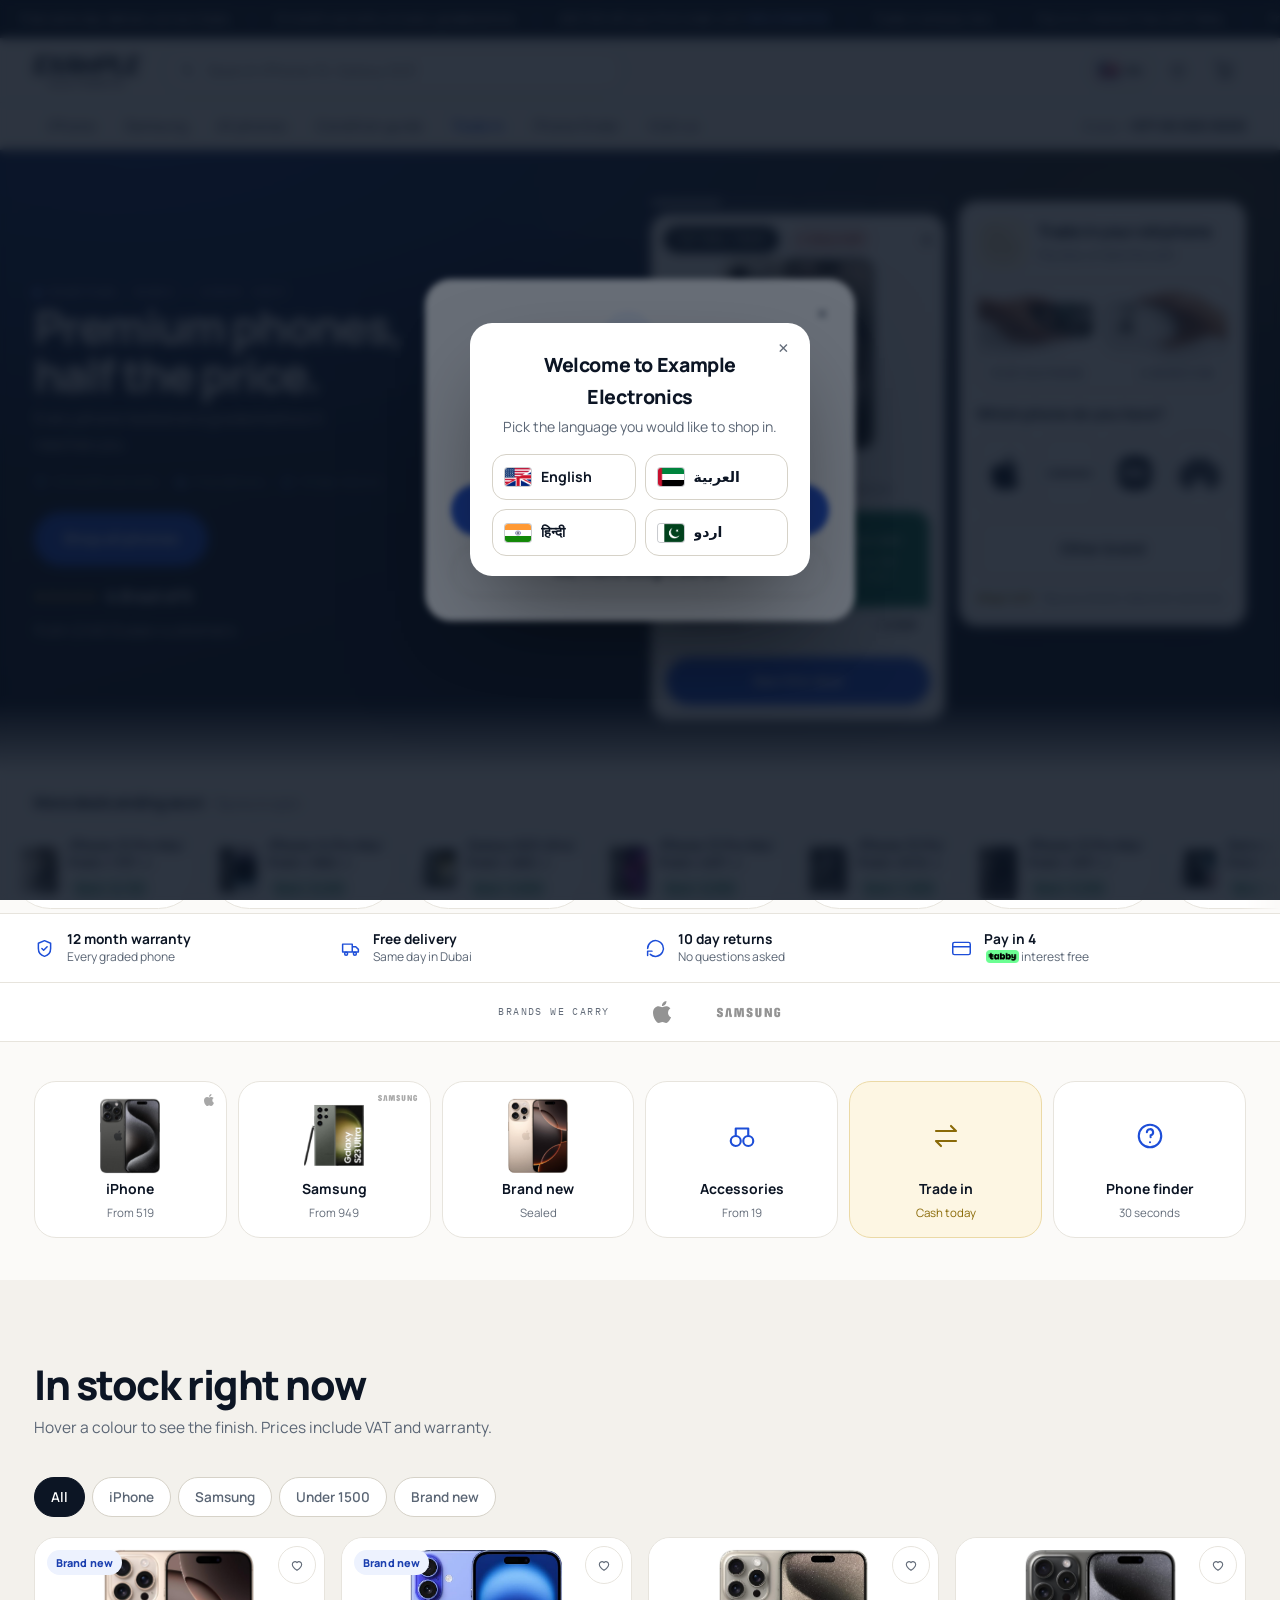
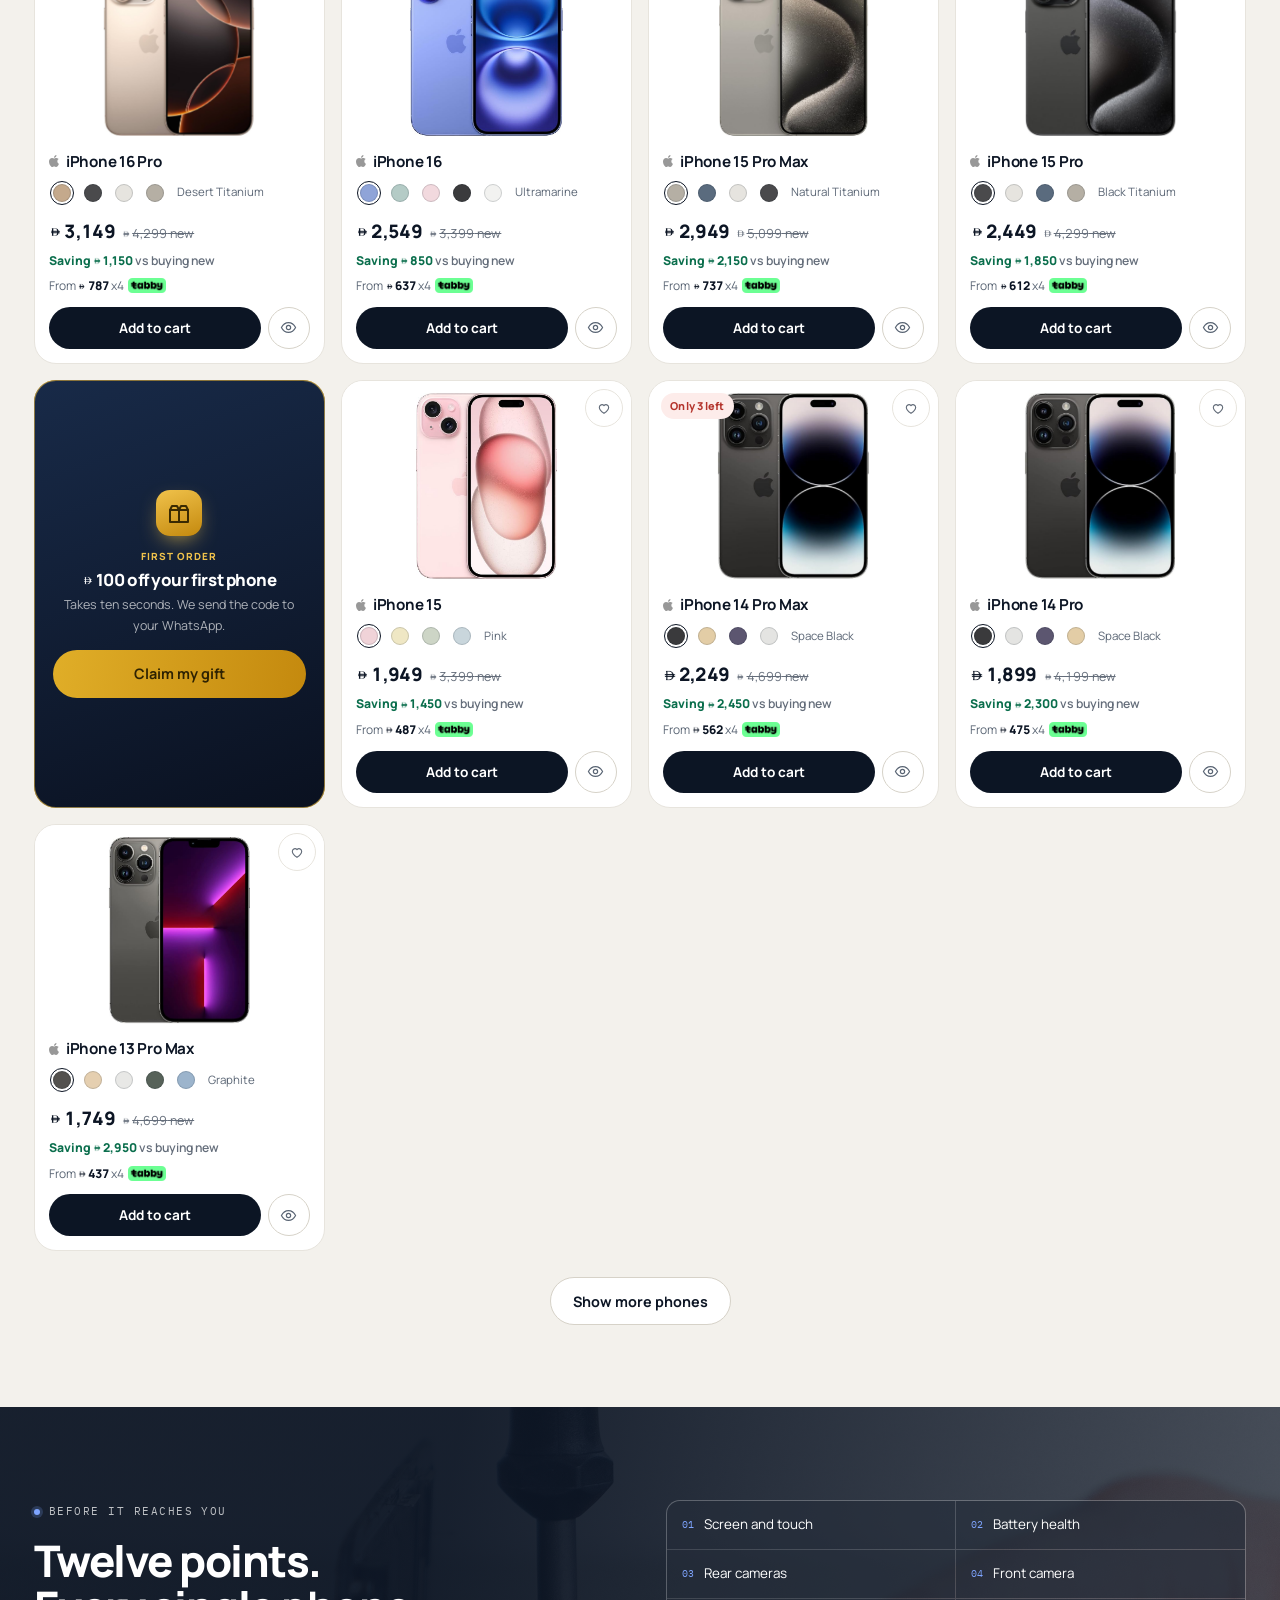
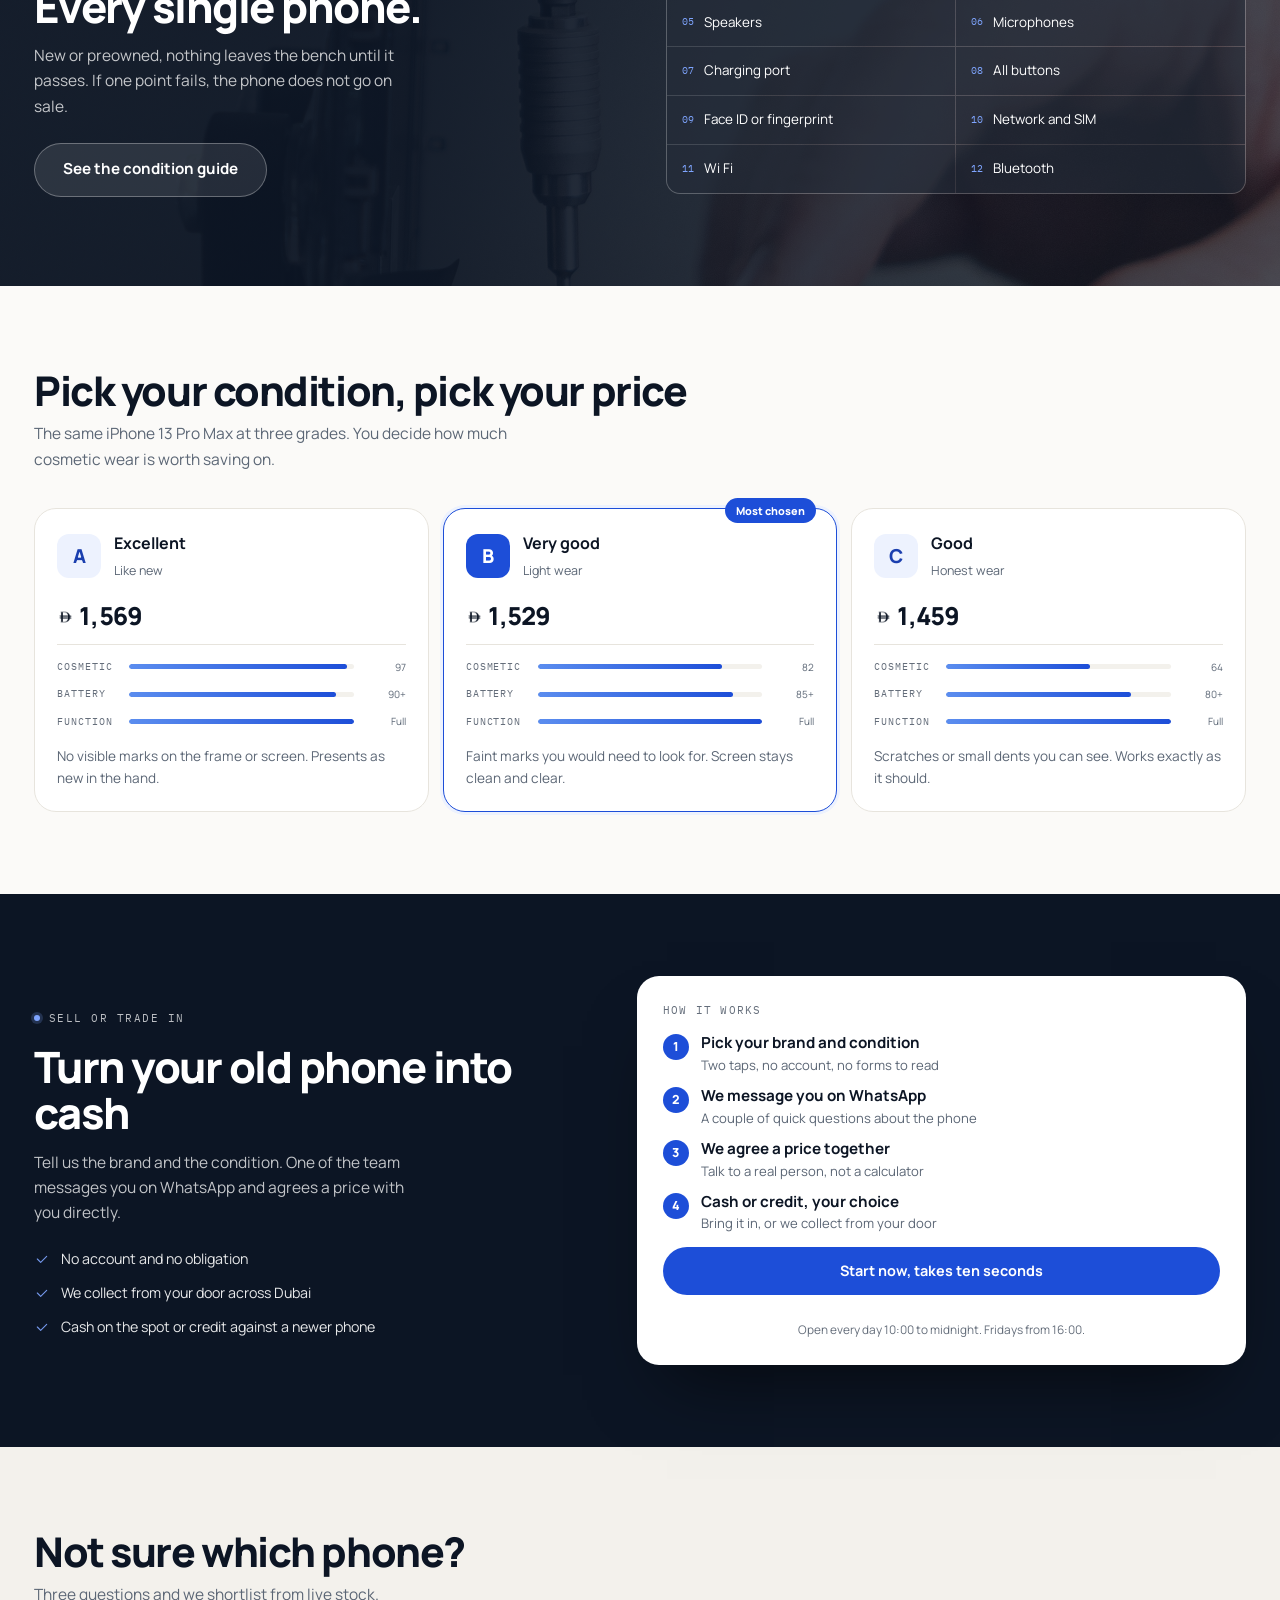
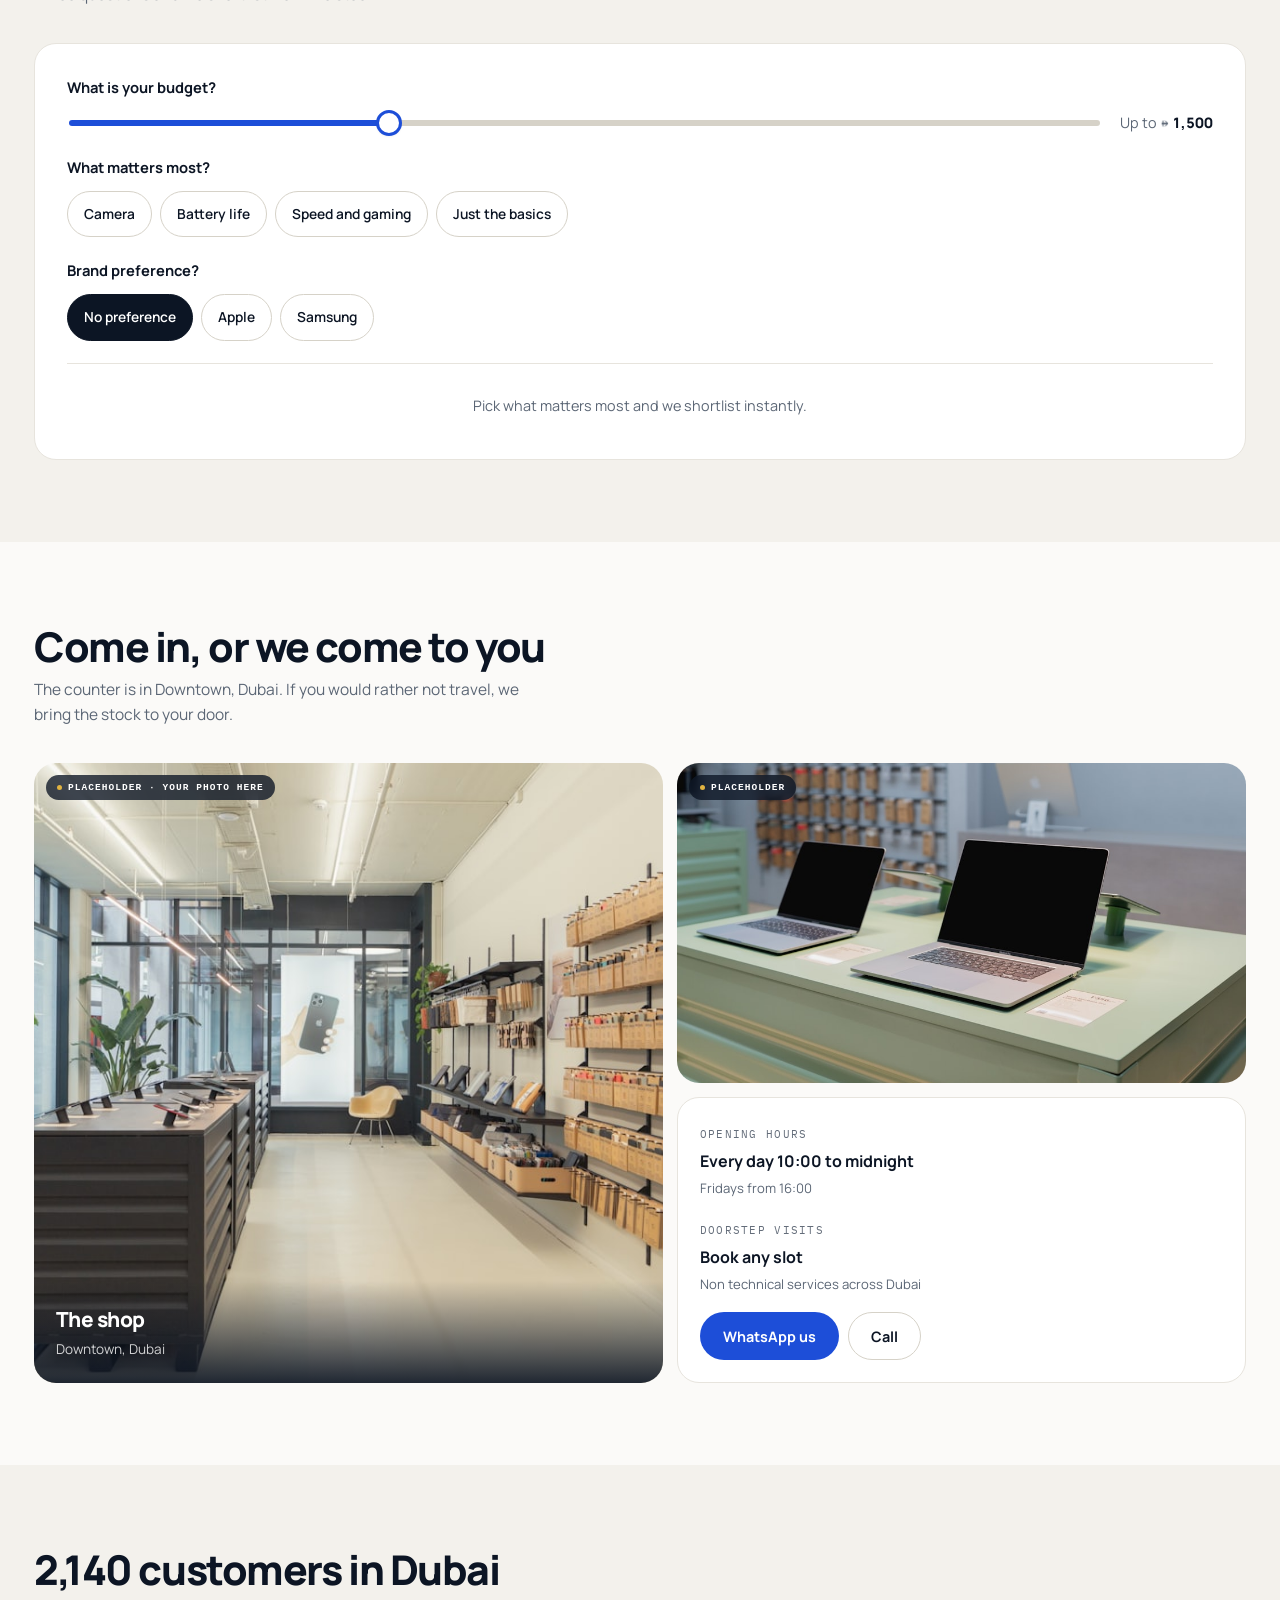
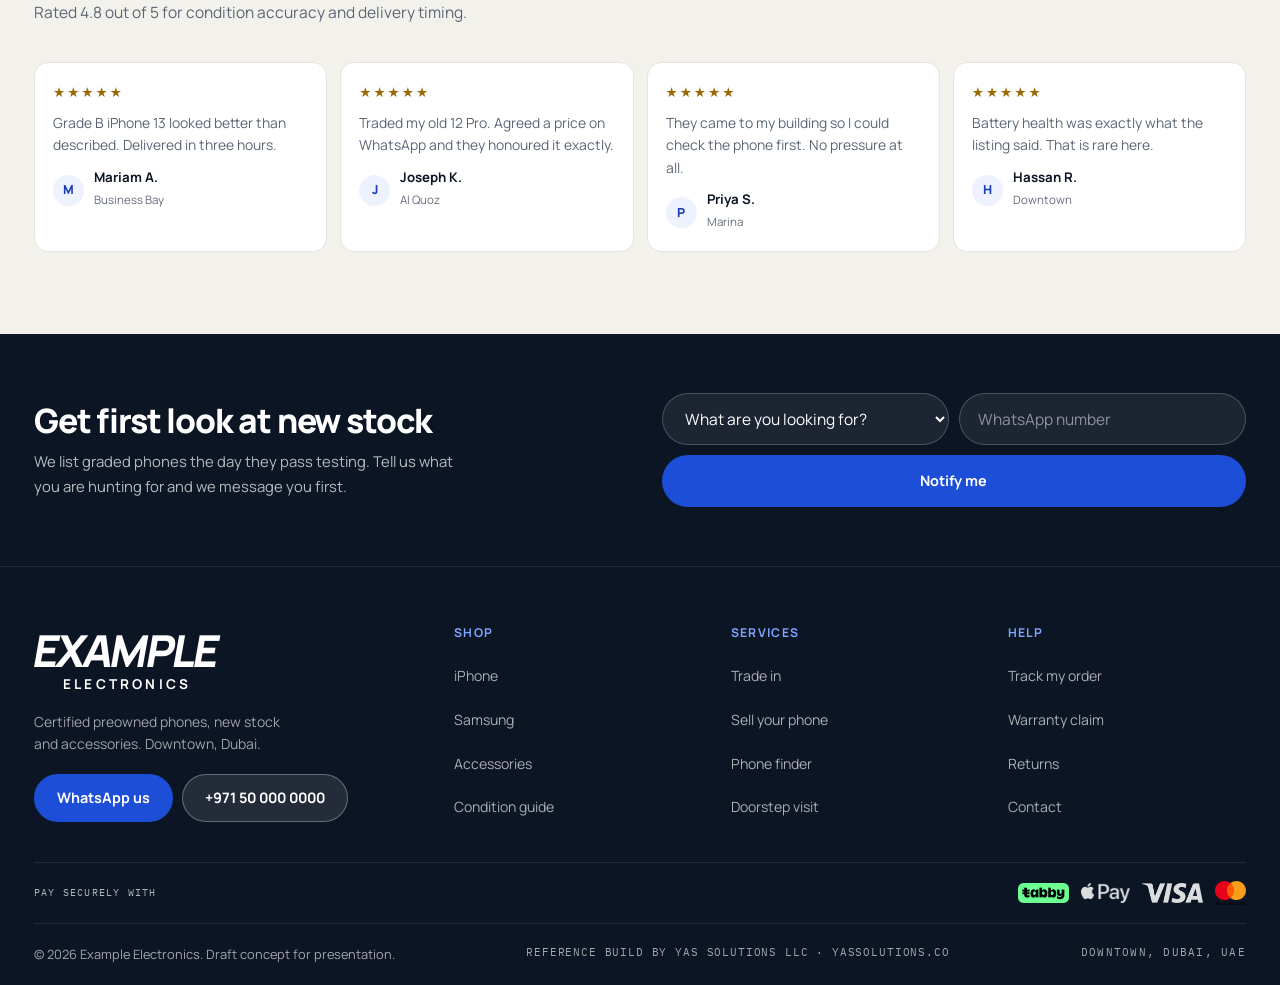
==== commit c6459221: "Replace with the current reference build Brings the public demo up to date with the storefront work:" ====
--- a/index.html
+++ b/index.html
@@ -3,16 +3,17 @@
 <head>
 <meta charset="utf-8">
 <meta name="viewport" content="width=device-width, initial-scale=1, viewport-fit=cover">
-<title>Example Electronics | Certified Preowned Phones in Dubai</title>
-<meta name="description" content="Certified preowned iPhones, Samsung and accessories in Downtown, Dubai. Graded A to C, tested on 12 points, 12 month warranty, same day delivery across Dubai.">
+<title>Reference Build | Mobile Retail Storefront | YAS Solutions</title>
+<meta name="description" content="A front end reference build for a mobile phone retailer: trade in, instalment led pricing, lead capture and four languages with right to left support. Produced by YAS Solutions LLC. All products, prices and data are fictional.">
 <meta name="theme-color" content="#0C1524">
 <link rel="icon" href="favicon.svg" type="image/svg+xml">
 <link rel="preconnect" href="https://fonts.googleapis.com">
 <link rel="preconnect" href="https://fonts.gstatic.com" crossorigin>
 <link href="https://fonts.googleapis.com/css2?family=Manrope:wght@400;500;600;700;800&family=IBM+Plex+Mono:wght@400;500&display=swap" rel="stylesheet">
-<link rel="stylesheet" href="assets/css/style.css">
-<link rel="stylesheet" href="assets/css/v5.css">
-<link rel="stylesheet" href="assets/css/v6.css">
+<link rel="stylesheet" href="assets/css/style.css?v=10">
+<link rel="stylesheet" href="assets/css/v5.css?v=10">
+<link rel="stylesheet" href="assets/css/v6.css?v=10">
+<link rel="stylesheet" href="assets/css/i18n.css?v=10">
 </head>
 <body>
 
@@ -33,40 +34,47 @@
 </defs></svg>
 
 <button class="ifab" id="insightFab">
-  <svg viewBox="0 0 24 24"><circle cx="12" cy="12" r="3"/><path d="M2 12s3.6-7 10-7 10 7 10 7-3.6 7-10 7-10-7-10-7z"/></svg><span>Insight</span>
+  <svg viewBox="0 0 24 24"><circle cx="12" cy="12" r="3"/><path d="M2 12s3.6-7 10-7 10 7 10 7-3.6 7-10 7-10-7-10-7z"/></svg><span data-i18n="ui.insight">Insight</span>
 </button>
 <div class="ip" id="insightPanel" hidden>
-  <div class="ip__hd"><b>Captured this session</b><button id="ipClose" aria-label="Close">&times;</button></div>
-  <div class="ip__st"><div><span id="ipLeads">0</span><em>Leads</em></div><div><span id="ipSignals">0</span><em>Signals</em></div><div><span id="ipValue">0</span><em>Pipeline</em></div></div>
-  <ul class="ip__log" id="ipLog"><li class="ip__e">Click around to see what the site records.</li></ul>
-  <p class="ip__n">Each dashed marker earns data, not just a sale.</p>
+  <div class="ip__hd"><b data-i18n="ui.captured">Captured this session</b><button id="ipClose" aria-label="Close" data-i18n-al="f.close">&times;</button></div>
+  <div class="ip__st"><div><span id="ipLeads">0</span><em data-i18n="ui.leads">Leads</em></div><div><span id="ipSignals">0</span><em data-i18n="ui.signals">Signals</em></div><div><span id="ipValue">0</span><em data-i18n="ui.pipeline">Pipeline</em></div></div>
+  <ul class="ip__log" id="ipLog"><li class="ip__e" data-i18n="ui.insightP">Click around to see what the site records.</li></ul>
+  <p class="ip__n" data-i18n="ui.insightS">Each dashed marker earns data, not just a sale.</p>
 </div>
 
 <div class="anno"><div class="anno__t" id="annoTrack"></div></div>
 
 <header class="hdr" id="hdr">
   <div class="wrap hdr__in">
-    <button class="burger" id="burger" aria-label="Menu"><span></span><span></span><span></span></button>
+    <button class="burger" id="burger" aria-label="Menu" data-i18n-al="nav.menu"><span></span><span></span><span></span></button>
     <a class="wm" href="#top" aria-label="Example Electronics">
       <span class="wm__r" aria-hidden="true">EXAMPLE</span>
       <span class="wm__s" aria-hidden="true">ELECTRONICS</span>
     </a>
     <form class="srch" id="searchForm" data-capture="Search query. Shows demand for models you do not stock yet.">
       <svg viewBox="0 0 24 24"><circle cx="11" cy="11" r="7"/><path d="M20 20l-3.5-3.5"/></svg>
-      <input id="searchInput" type="search" placeholder="Search iPhone 15, Galaxy S23" autocomplete="off">
+      <input id="searchInput" type="search" placeholder="Search iPhone 15, Galaxy S23" data-i18n-ph="nav.searchPh" autocomplete="off">
       <div class="srch__d" id="searchDrop" hidden></div>
     </form>
     <div class="hdr__a">
-      <button class="ib ib--srch" id="srchToggle" aria-label="Search"><svg viewBox="0 0 24 24"><circle cx="11" cy="11" r="7"/><path d="M20 20l-3.5-3.5"/></svg></button>
-      <button class="ib" id="wishBtn" aria-label="Wishlist"><svg viewBox="0 0 24 24"><path d="M12 20s-7-4.4-7-9a4 4 0 0 1 7-2.6A4 4 0 0 1 19 11c0 4.6-7 9-7 9z"/></svg><b class="bdg zero" id="wishCount">0</b></button>
-      <button class="ib" id="cartBtn" aria-label="Cart"><svg viewBox="0 0 24 24"><path d="M6 6h15l-1.5 9h-12z"/><path d="M6 6L5 2H2"/><circle cx="9" cy="20" r="1.6"/><circle cx="18" cy="20" r="1.6"/></svg><b class="bdg zero" id="cartCount">0</b></button>
+      <div class="lang" id="lang">
+        <button class="lang__b" id="langBtn" aria-haspopup="true" aria-expanded="false" aria-label="Language">
+          <svg viewBox="0 0 24 24"><circle cx="12" cy="12" r="9"/><path d="M3 12h18M12 3a15 15 0 0 1 0 18M12 3a15 15 0 0 0 0 18"/></svg>
+          <b id="langNow">EN</b>
+        </button>
+        <div class="lang__m" id="langMenu" hidden></div>
+      </div>
+      <button class="ib ib--srch" id="srchToggle" aria-label="Search" data-i18n-al="nav.search"><svg viewBox="0 0 24 24"><circle cx="11" cy="11" r="7"/><path d="M20 20l-3.5-3.5"/></svg></button>
+      <button class="ib" id="wishBtn" aria-label="Wishlist" data-i18n-al="nav.wish"><svg viewBox="0 0 24 24"><path d="M12 20s-7-4.4-7-9a4 4 0 0 1 7-2.6A4 4 0 0 1 19 11c0 4.6-7 9-7 9z"/></svg><b class="bdg zero" id="wishCount">0</b></button>
+      <button class="ib" id="cartBtn" aria-label="Cart" data-i18n-al="nav.cart"><svg viewBox="0 0 24 24"><path d="M6 6h15l-1.5 9h-12z"/><path d="M6 6L5 2H2"/><circle cx="9" cy="20" r="1.6"/><circle cx="18" cy="20" r="1.6"/></svg><b class="bdg zero" id="cartCount">0</b></button>
     </div>
   </div>
   <nav class="nav" id="nav"><div class="wrap nav__in">
-    <a href="#shop" data-filter="Apple">iPhone</a><a href="#shop" data-filter="Samsung">Samsung</a>
-    <a href="#shop" data-filter="all">All phones</a><a href="#grades">Condition guide</a>
-    <a href="#tradein" class="hot">Trade in</a><a href="#finder">Phone finder</a><a href="#visit">Visit us</a>
-    <span class="nav__ph">Dubai · <a href="tel:+971 50 000 0000">+971 50 000 0000</a></span>
+    <a href="#shop" data-filter="Apple" data-i18n="nav.iphone">iPhone</a><a href="#shop" data-filter="Samsung" data-i18n="nav.samsung">Samsung</a>
+    <a href="#shop" data-filter="all" data-i18n="nav.all">All phones</a><a href="#grades" data-i18n="nav.grades">Condition guide</a>
+    <a href="#tradein" class="hot" data-i18n="nav.tradein">Trade in</a><a href="#finder" data-i18n="nav.finder">Phone finder</a><a href="#visit" data-i18n="nav.visit">Visit us</a>
+    <span class="nav__ph">Dubai · <a href="tel:+971500000000">+971 50 000 0000</a></span>
   </div></nav>
 </header>
 
@@ -76,26 +84,27 @@
   <div class="wrap hero__in">
 
     <div class="hero__c">
-      <h1>Premium phones,<br>half the price.</h1>
-      <p>Every phone tested and graded before it reaches you.</p>
+      <span class="eyb eyb--l"><i></i><span data-i18n="hero.eyb">Dubai &middot; Since 2019</span></span>
+      <h1><span data-i18n="hero.h1a">Premium phones,</span><br><span data-i18n="hero.h1b">half the price.</span></h1>
+      <p data-i18n="hero.sub">Every phone tested and graded before it reaches you.</p>
       <ul class="hero__t">
-        <li><svg viewBox="0 0 24 24"><path d="M12 3l7 3v6c0 5-3.5 8-7 9-3.5-1-7-4-7-9V6z"/><path d="M9 12l2 2 4-4"/></svg>12 month warranty</li>
-        <li><svg viewBox="0 0 24 24"><path d="M3 7h11v9H3zM14 10h4l3 3v3h-7z"/><circle cx="7" cy="18" r="1.7"/><circle cx="17" cy="18" r="1.7"/></svg>Free delivery</li>
-        <li><svg viewBox="0 0 24 24"><path d="M3 12a9 9 0 1 1 3 6.7"/><path d="M3 20v-5h5"/></svg>10 day returns</li>
+        <li><svg viewBox="0 0 24 24"><path d="M12 3l7 3v6c0 5-3.5 8-7 9-3.5-1-7-4-7-9V6z"/><path d="M9 12l2 2 4-4"/></svg><span data-i18n="trust.warranty">12 month warranty</span></li>
+        <li><svg viewBox="0 0 24 24"><path d="M3 7h11v9H3zM14 10h4l3 3v3h-7z"/><circle cx="7" cy="18" r="1.7"/><circle cx="17" cy="18" r="1.7"/></svg><span data-i18n="trust.delivery">Free delivery</span></li>
+        <li><svg viewBox="0 0 24 24"><path d="M3 12a9 9 0 1 1 3 6.7"/><path d="M3 20v-5h5"/></svg><span data-i18n="trust.returns">10 day returns</span></li>
       </ul>
       <div class="hero__cta">
-        <a class="btn btn--p btn--l" href="#shop">Shop all phones</a>
+        <a class="btn btn--p btn--l" href="#shop" data-i18n="hero.cta">Shop all phones</a>
       </div>
       <p class="hero__pf"><span class="hero__st" aria-hidden="true">★★★★★</span>
-        <b>4.8 out of 5</b> from 2,140 Dubai customers</p>
+        <b data-i18n="hero.rating">4.8 out of 5</b> <span data-i18n="hero.ratingFrom">from 2,140 Dubai customers</span></p>
     </div>
 
     <div class="hero__m">
       <div class="deal" id="deal">
         <div class="deal__pg" id="dealPg"></div>
         <div class="deal__vp"><div class="deal__tr" id="dealTrack"></div></div>
-        <button class="deal__nv deal__nv--p" id="dealPrev" aria-label="Previous deal"><svg viewBox="0 0 24 24"><path d="M15 6l-6 6 6 6"/></svg></button>
-        <button class="deal__nv deal__nv--n" id="dealNext" aria-label="Next deal"><svg viewBox="0 0 24 24"><path d="M9 6l6 6-6 6"/></svg></button>
+        <button class="deal__nv deal__nv--p" id="dealPrev" aria-label="Previous deal" data-i18n-al="ui.prev"><svg viewBox="0 0 24 24"><path d="M15 6l-6 6 6 6"/></svg></button>
+        <button class="deal__nv deal__nv--n" id="dealNext" aria-label="Next deal" data-i18n-al="ui.next"><svg viewBox="0 0 24 24"><path d="M9 6l6 6-6 6"/></svg></button>
       </div>
 
       <!-- trade in, sitting directly beside the deals -->
@@ -105,20 +114,21 @@
             <i class="tin2__glyph" aria-hidden="true"></i>
           </span>
           <div>
-            <b>Trade in your old phone</b>
-            <i>Pay less, or take the cash</i>
+            <b data-i18n="tin.title">Trade in your old phone</b>
+            <i data-i18n="tin.sub">Pay less, or take the cash</i>
           </div>
         </div>
 
         <figure class="tin2__ph">
           <img src="assets/img/tradein-hero.webp" alt="An older phone being handed over in exchange for a new one in its box" loading="lazy" decoding="async" width="2000" height="723">
-          <figcaption><span>Your old phone</span><span>A newer one</span></figcaption>
+          <figcaption><span data-i18n="tin.old">Your old phone</span><span data-i18n="tin.new">A newer one</span></figcaption>
         </figure>
 
         <div class="tin2__q">
-          <label id="tin2Lbl">Which phone do you have now?</label>
+          <label id="tin2Lbl">Which phone do you have?</label>
+          <div class="tin2__head" id="tin2Head"></div>
           <div class="tin2__opts" id="tin2Opts"></div>
-          <p class="tin2__step"><b id="tin2Step">Step 1 of 2</b><span id="tin2Hint">Tap yours, takes ten seconds</span></p>
+          <p class="tin2__step"><b id="tin2Step">Step 1 of 3</b><span id="tin2Hint">Tap your brand, takes ten seconds</span></p>
         </div>
       </section>
     </div>
@@ -127,41 +137,41 @@
 </section>
 
 <section class="orail">
-  <div class="orail__h wrap"><b>More deals ending soon</b><span>Tap any to open</span></div>
+  <div class="orail__h wrap"><b data-i18n="ui.moreDeals">More deals ending soon</b><span data-i18n="ui.tapOpen">Tap any to open</span></div>
   <div class="orail__vp"><div class="orail__t" id="offerTrack"></div></div>
 </section>
 
 <div class="tr"><div class="wrap tr__in">
-  <div><svg viewBox="0 0 24 24"><path d="M12 3l7 3v6c0 5-3.5 8-7 9-3.5-1-7-4-7-9V6z"/><path d="M9 12l2 2 4-4"/></svg><b>12 month warranty</b><i>Every graded phone</i></div>
-  <div><svg viewBox="0 0 24 24"><path d="M3 7h11v9H3zM14 10h4l3 3v3h-7z"/><circle cx="7" cy="18" r="1.7"/><circle cx="17" cy="18" r="1.7"/></svg><b>Free delivery</b><i>Same day in Dubai</i></div>
-  <div><svg viewBox="0 0 24 24"><path d="M3 12a9 9 0 1 1 3 6.7"/><path d="M3 20v-5h5"/></svg><b>10 day returns</b><i>No questions asked</i></div>
-  <div><svg viewBox="0 0 24 24"><rect x="2" y="5" width="20" height="14" rx="2"/><path d="M2 10h20"/></svg><b>Pay in 4</b><i><img class="tby" src="assets/img/logo/tabby.webp" alt="Tabby"> interest free</i></div>
+  <div><svg viewBox="0 0 24 24"><path d="M12 3l7 3v6c0 5-3.5 8-7 9-3.5-1-7-4-7-9V6z"/><path d="M9 12l2 2 4-4"/></svg><b data-i18n="trust.warranty">12 month warranty</b><i data-i18n="trust.warrantySub">Every graded phone</i></div>
+  <div><svg viewBox="0 0 24 24"><path d="M3 7h11v9H3zM14 10h4l3 3v3h-7z"/><circle cx="7" cy="18" r="1.7"/><circle cx="17" cy="18" r="1.7"/></svg><b data-i18n="trust.delivery">Free delivery</b><i data-i18n="trust.deliverySub">Same day in Dubai</i></div>
+  <div><svg viewBox="0 0 24 24"><path d="M3 12a9 9 0 1 1 3 6.7"/><path d="M3 20v-5h5"/></svg><b data-i18n="trust.returns">10 day returns</b><i data-i18n="trust.returnsSub">No questions asked</i></div>
+  <div><svg viewBox="0 0 24 24"><rect x="2" y="5" width="20" height="14" rx="2"/><path d="M2 10h20"/></svg><b data-i18n="trust.pay4">Pay in 4</b><i><img class="tby" src="assets/img/logo/tabby.webp" alt="Tabby"> <span data-i18n="trust.pay4Sub">interest free</span></i></div>
 </div></div>
 
-<div class="brands"><div class="wrap brands__in"><span>Authorised stock from</span><img src="assets/img/logo/apple.svg" alt="Apple"><img class="bw" src="assets/img/logo/samsung.png" alt="Samsung"></div></div>
+<div class="brands"><div class="wrap brands__in"><span data-i18n="ui.brands">Brands we carry</span><img src="assets/img/logo/apple.svg" alt="Apple"><img class="bw" src="assets/img/logo/samsung.png" alt="Samsung"></div></div>
 
 <section class="sec sec--tight">
   <div class="wrap"><div class="rail" id="catRail">
-    <a class="rc" href="#shop" data-filter="Apple"><div class="rc__d" data-dev="ip15p"></div><img class="rc__lg" src="assets/img/logo/apple.svg" alt=""><b>iPhone</b><i>From 519</i></a>
-    <a class="rc" href="#shop" data-filter="Samsung"><div class="rc__d" data-dev="s23u"></div><img class="rc__lg rc__lg--w" src="assets/img/logo/samsung.png" alt=""><b>Samsung</b><i>From 949</i></a>
-    <a class="rc" href="#shop" data-filter="new"><div class="rc__d" data-dev="ip16p"></div><b>Brand new</b><i>Sealed</i></a>
-    <a class="rc rc--acc" href="#shop"><div class="rc__i"><svg viewBox="0 0 24 24"><circle cx="7" cy="16" r="4"/><circle cx="17" cy="16" r="4"/><path d="M7 12V6h10v6"/></svg></div><b>Accessories</b><i>From 19</i></a>
-    <a class="rc rc--gold" href="#tradein"><div class="rc__i"><svg viewBox="0 0 24 24"><path d="M4 8h16l-4-4M20 16H4l4 4"/></svg></div><b>Trade in</b><i>Instant quote</i></a>
-    <a class="rc rc--acc" href="#finder"><div class="rc__i"><svg viewBox="0 0 24 24"><circle cx="12" cy="12" r="9"/><path d="M9.5 9a2.5 2.5 0 1 1 3 2.5V13"/><path d="M12 17h.01"/></svg></div><b>Phone finder</b><i>30 seconds</i></a>
+    <a class="rc" href="#shop" data-filter="Apple"><div class="rc__d" data-dev="ip15p"></div><img class="rc__lg" src="assets/img/logo/apple.svg" alt=""><b data-i18n="nav.iphone">iPhone</b><i><span data-i18n="price.fromShort">From</span> 519</i></a>
+    <a class="rc" href="#shop" data-filter="Samsung"><div class="rc__d" data-dev="s23u"></div><img class="rc__lg rc__lg--w" src="assets/img/logo/samsung.png" alt=""><b data-i18n="nav.samsung">Samsung</b><i><span data-i18n="price.fromShort">From</span> 949</i></a>
+    <a class="rc" href="#shop" data-filter="new"><div class="rc__d" data-dev="ip16p"></div><b data-i18n="rail.new">Brand new</b><i data-i18n="rail.newSub">Sealed</i></a>
+    <a class="rc rc--acc" href="#shop"><div class="rc__i"><svg viewBox="0 0 24 24"><circle cx="7" cy="16" r="4"/><circle cx="17" cy="16" r="4"/><path d="M7 12V6h10v6"/></svg></div><b data-i18n="rail.acc">Accessories</b><i><span data-i18n="price.fromShort">From</span> 19</i></a>
+    <a class="rc rc--gold" href="#tradein"><div class="rc__i"><svg viewBox="0 0 24 24"><path d="M4 8h16l-4-4M20 16H4l4 4"/></svg></div><b data-i18n="rail.tradein">Trade in</b><i data-i18n="rail.tradeinSub">Cash today</i></a>
+    <a class="rc rc--acc" href="#finder"><div class="rc__i"><svg viewBox="0 0 24 24"><circle cx="12" cy="12" r="9"/><path d="M9.5 9a2.5 2.5 0 1 1 3 2.5V13"/><path d="M12 17h.01"/></svg></div><b data-i18n="nav.finder">Phone finder</b><i data-i18n="rail.quick">30 seconds</i></a>
   </div></div>
 </section>
 
 <section class="sec sec--pap" id="shop">
   <div class="wrap">
     <header class="sh">
-      <div><h2>In stock right now</h2><p>Hover a colour to see the finish. Prices include VAT and warranty.</p></div>
+      <div><h2 data-i18n="grid.h2">In stock right now</h2><p data-i18n="grid.sub">Hover a colour to see the finish. Prices include VAT and warranty.</p></div>
     </header>
     <div class="fl" id="filters" data-capture="Filter use. Tells you which brands and budgets your traffic wants.">
-      <button class="on" data-f="all">All</button><button data-f="Apple">iPhone</button>
-      <button data-f="Samsung">Samsung</button><button data-f="under1500">Under 1500</button><button data-f="new">Brand new</button>
+      <button class="on" data-f="all" data-i18n="grid.all">All</button><button data-f="Apple" data-i18n="nav.iphone">iPhone</button>
+      <button data-f="Samsung" data-i18n="nav.samsung">Samsung</button><button data-f="under1500" data-i18n="grid.under">Under 1500</button><button data-f="new" data-i18n="card.new">Brand new</button>
     </div>
     <div class="grid" id="grid"></div>
-    <div class="more"><button class="btn btn--o" id="loadMore">Show more phones</button></div>
+    <div class="more"><button class="btn btn--o" id="loadMore" data-i18n="grid.more">Show more phones</button></div>
   </div>
 </section>
 
@@ -169,43 +179,43 @@
   <div class="chk__bg"><img src="assets/img/workshop-sm.jpg" srcset="assets/img/workshop-sm.jpg 1000w, assets/img/workshop.jpg 2400w" sizes="100vw" loading="lazy" alt=""></div>
   <div class="wrap chk__in">
     <div class="chk__c">
-      <span class="eyb eyb--l"><i></i>Before it reaches you</span>
-      <h2>Twelve points.<br>Every single phone.</h2>
-      <p>New or preowned, nothing leaves the bench until it passes. If one point fails, the phone does not go on sale.</p>
-      <a class="btn btn--w btn--l" href="#grades">See the condition guide</a>
+      <span class="eyb eyb--l"><i></i><span data-i18n="chk.eyb">Before it reaches you</span></span>
+      <h2><span data-i18n="chk.h2a">Twelve points.</span><br><span data-i18n="chk.h2b">Every single phone.</span></h2>
+      <p data-i18n="chk.p">New or preowned, nothing leaves the bench until it passes. If one point fails, the phone does not go on sale.</p>
+      <a class="btn btn--w btn--l" href="#grades" data-i18n="chk.cta">See the condition guide</a>
     </div>
     <ol class="chk__l">
-      <li>Screen and touch</li><li>Battery health</li><li>Rear cameras</li><li>Front camera</li>
-      <li>Speakers</li><li>Microphones</li><li>Charging port</li><li>All buttons</li>
-      <li>Face ID or fingerprint</li><li>Network and SIM</li><li>Wi Fi</li><li>Bluetooth</li>
+      <li data-i18n="chk.1">Screen and touch</li><li data-i18n="chk.2">Battery health</li><li data-i18n="chk.3">Rear cameras</li><li data-i18n="chk.4">Front camera</li>
+      <li data-i18n="chk.5">Speakers</li><li data-i18n="chk.6">Microphones</li><li data-i18n="chk.7">Charging port</li><li data-i18n="chk.8">All buttons</li>
+      <li data-i18n="chk.9">Face ID or fingerprint</li><li data-i18n="chk.10">Network and SIM</li><li data-i18n="chk.11">Wi Fi</li><li data-i18n="chk.12">Bluetooth</li>
     </ol>
   </div>
 </section>
 
 <section class="sec" id="grades">
   <div class="wrap">
-    <header class="sh"><div><h2>Pick your condition, pick your price</h2>
-      <p>The same iPhone 13 Pro Max at three grades. You decide how much cosmetic wear is worth saving on.</p></div></header>
+    <header class="sh"><div><h2 data-i18n="gr.h2">Pick your condition, pick your price</h2>
+      <p data-i18n="gr.sub">The same iPhone 13 Pro Max at three grades. You decide how much cosmetic wear is worth saving on.</p></div></header>
     <div class="gr">
-      <article class="gc"><div class="gc__h"><span class="gl">A</span><div><b>Excellent</b><i>Like new</i></div></div>
+      <article class="gc"><div class="gc__h"><span class="gl">A</span><div><b data-i18n="gr.a">Excellent</b><i data-i18n="gr.aSub">Like new</i></div></div>
         <div class="gc__p"><i class="dh"></i>1,569</div>
-        <ul><li><span>Cosmetic</span><i class="mt"><b style="--v:97%"></b></i><em>97</em></li>
-          <li><span>Battery</span><i class="mt"><b style="--v:92%"></b></i><em>90+</em></li>
-          <li><span>Function</span><i class="mt"><b style="--v:100%"></b></i><em>Full</em></li></ul>
-        <p>No visible marks on the frame or screen. Presents as new in the hand.</p></article>
-      <article class="gc is-p"><span class="gt">Most chosen</span>
-        <div class="gc__h"><span class="gl">B</span><div><b>Very good</b><i>Light wear</i></div></div>
+        <ul><li><span data-i18n="gr.cosmetic">Cosmetic</span><i class="mt"><b style="--v:97%"></b></i><em>97</em></li>
+          <li><span data-i18n="gr.battery">Battery</span><i class="mt"><b style="--v:92%"></b></i><em>90+</em></li>
+          <li><span data-i18n="gr.function">Function</span><i class="mt"><b style="--v:100%"></b></i><em data-i18n="gr.full">Full</em></li></ul>
+        <p data-i18n="gr.aTxt">No visible marks on the frame or screen. Presents as new in the hand.</p></article>
+      <article class="gc is-p"><span class="gt" data-i18n="gr.chosen">Most chosen</span>
+        <div class="gc__h"><span class="gl">B</span><div><b data-i18n="gr.b">Very good</b><i data-i18n="gr.bSub">Light wear</i></div></div>
         <div class="gc__p"><i class="dh"></i>1,529</div>
-        <ul><li><span>Cosmetic</span><i class="mt"><b style="--v:82%"></b></i><em>82</em></li>
-          <li><span>Battery</span><i class="mt"><b style="--v:87%"></b></i><em>85+</em></li>
-          <li><span>Function</span><i class="mt"><b style="--v:100%"></b></i><em>Full</em></li></ul>
-        <p>Faint marks you would need to look for. Screen stays clean and clear.</p></article>
-      <article class="gc"><div class="gc__h"><span class="gl">C</span><div><b>Good</b><i>Honest wear</i></div></div>
+        <ul><li><span data-i18n="gr.cosmetic">Cosmetic</span><i class="mt"><b style="--v:82%"></b></i><em>82</em></li>
+          <li><span data-i18n="gr.battery">Battery</span><i class="mt"><b style="--v:87%"></b></i><em>85+</em></li>
+          <li><span data-i18n="gr.function">Function</span><i class="mt"><b style="--v:100%"></b></i><em data-i18n="gr.full">Full</em></li></ul>
+        <p data-i18n="gr.bTxt">Faint marks you would need to look for. Screen stays clean and clear.</p></article>
+      <article class="gc"><div class="gc__h"><span class="gl">C</span><div><b data-i18n="gr.c">Good</b><i data-i18n="gr.cSub">Honest wear</i></div></div>
         <div class="gc__p"><i class="dh"></i>1,459</div>
-        <ul><li><span>Cosmetic</span><i class="mt"><b style="--v:64%"></b></i><em>64</em></li>
-          <li><span>Battery</span><i class="mt"><b style="--v:82%"></b></i><em>80+</em></li>
-          <li><span>Function</span><i class="mt"><b style="--v:100%"></b></i><em>Full</em></li></ul>
-        <p>Scratches or small dents you can see. Works exactly as it should.</p></article>
+        <ul><li><span data-i18n="gr.cosmetic">Cosmetic</span><i class="mt"><b style="--v:64%"></b></i><em>64</em></li>
+          <li><span data-i18n="gr.battery">Battery</span><i class="mt"><b style="--v:82%"></b></i><em>80+</em></li>
+          <li><span data-i18n="gr.function">Function</span><i class="mt"><b style="--v:100%"></b></i><em data-i18n="gr.full">Full</em></li></ul>
+        <p data-i18n="gr.cTxt">Scratches or small dents you can see. Works exactly as it should.</p></article>
     </div>
   </div>
 </section>
@@ -213,44 +223,45 @@
 <section class="sec sec--ink" id="tradein">
   <div class="wrap tin">
     <div class="tin__c">
-      <span class="eyb eyb--l"><i></i>Instant valuation</span>
-      <h2>What is your old phone worth?</h2>
-      <p>Three questions, one real number, about twenty seconds. Lock the price for seven days, then trade it in or take the cash.</p>
+      <span class="eyb eyb--l"><i></i><span data-i18n="tin2.eyb">Sell or trade in</span></span>
+      <h2 data-i18n="tin2.h2">Turn your old phone into cash</h2>
+      <p data-i18n="tin2.p">Tell us the brand and the condition. One of the team messages you on WhatsApp and agrees a price with you directly.</p>
       <ul class="tin__l">
-        <li><svg viewBox="0 0 24 24"><path d="M5 12l5 5 9-9"/></svg>No account and no obligation</li>
-        <li><svg viewBox="0 0 24 24"><path d="M5 12l5 5 9-9"/></svg>We collect from your door across Dubai</li>
-        <li><svg viewBox="0 0 24 24"><path d="M5 12l5 5 9-9"/></svg>Cash on the spot or credit against a newer phone</li>
+        <li><svg viewBox="0 0 24 24"><path d="M5 12l5 5 9-9"/></svg><span data-i18n="tin2.l1">No account and no obligation</span></li>
+        <li><svg viewBox="0 0 24 24"><path d="M5 12l5 5 9-9"/></svg><span data-i18n="tin2.l2">We collect from your door across Dubai</span></li>
+        <li><svg viewBox="0 0 24 24"><path d="M5 12l5 5 9-9"/></svg><span data-i18n="tin2.l3">Cash on the spot or credit against a newer phone</span></li>
       </ul>
     </div>
-    <div class="tin__b" data-capture="Trade in lead. Model, condition, contact and a 7 day price lock. Highest intent data on the site.">
-      <div class="tin__bar"><i id="tinBar"></i></div>
-      <div class="tin__s is-on" data-step="1"><span class="mono">Step 1 of 4</span><h3>Which phone are you trading?</h3><div class="ch" id="tinModels"></div></div>
-      <div class="tin__s" data-step="2"><span class="mono">Step 2 of 4</span><h3>How much storage?</h3><div class="ch" id="tinStorage"></div><button class="bk">Back</button></div>
-      <div class="tin__s" data-step="3"><span class="mono">Step 3 of 4</span><h3>What condition is it in?</h3><div class="ch ch--c" id="tinCond"></div><button class="bk">Back</button></div>
-      <div class="tin__s" data-step="4"><span class="mono">Your valuation</span>
-        <div class="tin__r"><em id="tinModelName">iPhone 13</em><b><i class="dh"></i><span id="tinValue">0</span></b><i>Estimated trade in value, valid 7 days</i></div>
-        <form class="tin__f" id="tinForm"><input type="text" id="tinName" placeholder="Your name" required>
-          <input type="tel" id="tinPhone" placeholder="WhatsApp number" required>
-          <button class="btn btn--p" type="submit">Lock this price for 7 days</button></form>
-        <p class="fine">We send the locked quote to your WhatsApp. No spam, and you can opt out any time.</p>
-        <button class="bk">Start again</button></div>
+    <!-- The price is agreed on WhatsApp, not quoted here, so this panel sells
+         certainty instead of a number. Knowing exactly what happens next is what
+         replaces the figure as the reason to finish. -->
+    <div class="tin__b tin__b--how">
+      <span class="mono" data-i18n="tin2.how">How it works</span>
+      <ol class="hw">
+        <li><b>1</b><div><strong data-i18n="tin2.s1">Pick your brand and condition</strong><span data-i18n="tin2.s1s">Two taps, no account, no forms to read</span></div></li>
+        <li><b>2</b><div><strong data-i18n="tin2.s2">We message you on WhatsApp</strong><span data-i18n="tin2.s2s">A couple of quick questions about the phone</span></div></li>
+        <li><b>3</b><div><strong data-i18n="tin2.s3">We agree a price together</strong><span data-i18n="tin2.s3s">Talk to a real person, not a calculator</span></div></li>
+        <li><b>4</b><div><strong data-i18n="tin2.s4">Cash or credit, your choice</strong><span data-i18n="tin2.s4s">Bring it in, or we collect from your door</span></div></li>
+      </ol>
+      <a class="btn btn--p btn--full" href="#tin2" id="tinJump" data-i18n="tin2.cta">Start now, takes ten seconds</a>
+      <p class="fine" data-i18n="tin.hours">Open every day 10:00 to midnight. Fridays from 16:00.</p>
     </div>
   </div>
 </section>
 
 <section class="sec sec--pap" id="finder">
   <div class="wrap">
-    <header class="sh"><div><h2>Not sure which phone?</h2><p>Three questions and we shortlist from live stock.</p></div></header>
+    <header class="sh"><div><h2 data-i18n="fin.h2">Not sure which phone?</h2><p data-i18n="fin.sub">Three questions and we shortlist from live stock.</p></div></header>
     <div class="fin" data-capture="Preference profile. Budget band, priority feature and brand lean. Powers segmented remarketing.">
-      <div class="fin__q"><label>What is your budget?</label>
+      <div class="fin__q"><label data-i18n="fin.budget">What is your budget?</label>
         <div class="fin__sl"><input type="range" id="finBudget" min="400" max="4000" step="100" value="1500">
-          <output>Up to <i class="dh"></i><b id="finBudgetOut">1,500</b></output></div></div>
-      <div class="fin__q"><label>What matters most?</label>
-        <div class="ch" id="finPriority"><button data-v="camera">Camera</button><button data-v="battery">Battery life</button>
-          <button data-v="gaming">Speed and gaming</button><button data-v="basic">Just the basics</button></div></div>
-      <div class="fin__q"><label>Brand preference?</label>
-        <div class="ch" id="finBrand"><button data-v="any" class="on">No preference</button>
-          <button data-v="Apple">Apple</button><button data-v="Samsung">Samsung</button></div></div>
+          <output><span data-i18n="fin.upto">Up to</span> <i class="dh"></i><b id="finBudgetOut">1,500</b></output></div></div>
+      <div class="fin__q"><label data-i18n="fin.matters">What matters most?</label>
+        <div class="ch" id="finPriority"><button data-v="camera" data-i18n="fin.camera">Camera</button><button data-v="battery" data-i18n="fin.batt">Battery life</button>
+          <button data-v="gaming" data-i18n="fin.speed">Speed and gaming</button><button data-v="basic" data-i18n="fin.basics">Just the basics</button></div></div>
+      <div class="fin__q"><label data-i18n="fin.brand">Brand preference?</label>
+        <div class="ch" id="finBrand"><button data-v="any" class="on" data-i18n="fin.any">No preference</button>
+          <button data-v="Apple">Apple</button><button data-v="Samsung" data-i18n="nav.samsung">Samsung</button></div></div>
       <div class="fin__o" id="finOut"></div>
     </div>
   </div>
@@ -258,18 +269,20 @@
 
 <section class="sec" id="visit">
   <div class="wrap">
-    <header class="sh"><div><h2>Come in, or we come to you</h2>
-      <p>The counter is in Downtown, Dubai. If you would rather not travel, we bring the stock to your door.</p></div></header>
+    <header class="sh"><div><h2 data-i18n="vis.h2">Come in, or we come to you</h2>
+      <p data-i18n="vis.p">The counter is in Downtown, Dubai. If you would rather not travel, we bring the stock to your door.</p></div></header>
     <div class="vis">
       <figure class="vis__a"><img src="assets/img/store-sm.jpg" srcset="assets/img/store-sm.jpg 1000w, assets/img/store.jpg 2400w" sizes="(max-width:900px) 92vw, 52vw" loading="lazy" alt="Shop interior">
-        <figcaption><b>The shop</b><span>Downtown, Dubai, Dubai</span></figcaption></figure>
+        <span class="phold" data-i18n="vis.phold">Placeholder &middot; your photo here</span>
+        <figcaption><b data-i18n="vis.shop">The shop</b><span data-i18n="vis.addr">Downtown, Dubai</span></figcaption></figure>
       <div class="vis__b">
-        <figure><img src="assets/img/counter-sm.jpg" loading="lazy" alt="Devices on the counter"></figure>
+        <figure><img src="assets/img/counter-sm.jpg" loading="lazy" alt="Devices on the counter">
+          <span class="phold" data-i18n="vis.pholdShort">Placeholder</span></figure>
         <div class="vis__i">
-          <div><span class="mono">Opening hours</span><b>Sat to Thu 10:00 to 22:00</b><i>Friday 14:00 to 22:00</i></div>
-          <div><span class="mono">Doorstep visits</span><b>Book any slot</b><i>Non technical services across Dubai</i></div>
-          <div class="vis__cta"><a class="btn btn--p" href="https://wa.me/971500000000" target="_blank" rel="noopener">WhatsApp us</a>
-            <a class="btn btn--o" href="tel:+971 50 000 0000">Call</a></div>
+          <div><span class="mono" data-i18n="vis.hours">Opening hours</span><b data-i18n="vis.hoursV">Every day 10:00 to midnight</b><i data-i18n="vis.hoursF">Fridays from 16:00</i></div>
+          <div><span class="mono" data-i18n="vis.door">Doorstep visits</span><b data-i18n="vis.doorV">Book any slot</b><i data-i18n="vis.doorS">Non technical services across Dubai</i></div>
+          <div class="vis__cta"><a class="btn btn--p" href="https://wa.me/971500000000" target="_blank" rel="noopener" data-i18n="vis.wa">WhatsApp us</a>
+            <a class="btn btn--o" href="tel:+971500000000" data-i18n="vis.call">Call</a></div>
         </div>
       </div>
     </div>
@@ -277,19 +290,19 @@
 </section>
 
 <section class="sec sec--pap"><div class="wrap">
-  <header class="sh"><div><h2>2,140 customers in Dubai</h2><p>Rated 4.8 out of 5 for condition accuracy and delivery timing.</p></div></header>
+  <header class="sh"><div><h2 data-i18n="rev.h2">2,140 customers in Dubai</h2><p data-i18n="rev.sub">Rated 4.8 out of 5 for condition accuracy and delivery timing.</p></div></header>
   <div class="rev" id="revs"></div>
 </div></section>
 
 <section class="cap"><div class="wrap cap__in">
-  <div><h2>Get first look at new stock</h2>
-    <p>We list graded phones the day they pass testing. Tell us what you are hunting for and we message you the moment it lands.</p></div>
+  <div><h2 data-i18n="cap.h2">Get first look at new stock</h2>
+    <p data-i18n="cap.p">We list graded phones the day they pass testing. Tell us what you are hunting for and we message you the moment it lands.</p></div>
   <form class="cap__f" id="capForm" data-capture="Stock alert. Model wanted plus contact. Turns dead traffic into a waiting list you can sell against.">
-    <select id="capModel"><option value="">What are you looking for?</option>
+    <select id="capModel"><option value="" data-i18n="cap.q">What are you looking for?</option>
       <option>iPhone 15 Pro Max</option><option>iPhone 15</option><option>iPhone 14 Pro</option><option>iPhone 13</option>
-      <option>Galaxy S23 Ultra</option><option>Galaxy S22</option><option>Accessories</option><option>Something else</option></select>
-    <input type="tel" id="capPhone" placeholder="WhatsApp number" required>
-    <button class="btn btn--p" type="submit">Notify me</button>
+      <option>Galaxy S23 Ultra</option><option>Galaxy S22</option><option data-i18n="rail.acc">Accessories</option><option data-i18n="cap.other">Something else</option></select>
+    <input type="tel" id="capPhone" placeholder="WhatsApp number" data-i18n-ph="f.wa" required>
+    <button class="btn btn--p" type="submit" data-i18n="cap.cta">Notify me</button>
   </form>
 </div></section>
 
@@ -301,18 +314,39 @@
       <a class="wm wm--l" href="#top" aria-label="Example Electronics">
         <span class="wm__r" aria-hidden="true">EXAMPLE</span>
         <span class="wm__s" aria-hidden="true">ELECTRONICS</span></a>
-      <p>Certified preowned phones, new stock and accessories. Downtown, Dubai, Dubai.</p>
-      <div class="ft__b"><a class="btn btn--p" href="https://wa.me/971500000000" target="_blank" rel="noopener">WhatsApp us</a>
-        <a class="btn btn--w" href="tel:+971 50 000 0000">+971 50 000 0000</a></div>
-    </div>
-    <div><h4>Shop</h4><ul><li><a href="#shop">iPhone</a></li><li><a href="#shop">Samsung</a></li><li><a href="#shop">Accessories</a></li><li><a href="#grades">Condition guide</a></li></ul></div>
-    <div><h4>Services</h4><ul><li><a href="#tradein">Trade in</a></li><li><a href="#tradein">Sell your phone</a></li><li><a href="#finder">Phone finder</a></li><li><a href="#visit">Doorstep visit</a></li></ul></div>
-    <div><h4>Help</h4><ul><li><a href="#">Track my order</a></li><li><a href="#">Warranty claim</a></li><li><a href="#">Returns</a></li><li><a href="#visit">Contact</a></li></ul></div>
-  </div>
-  <div class="ft__pay"><span>Pay securely with</span><div><img src="assets/img/logo/tabby.webp" alt="Tabby"><img src="assets/img/logo/applepay.webp" alt="Apple Pay"><img src="assets/img/logo/visa.webp" alt="Visa"><img src="assets/img/logo/mastercard.svg" alt="Mastercard"></div></div>
-    <div class="ft__base"><p>&copy; <span id="yr">2026</span> Example Electronics. Draft concept for presentation.</p>
-    <p class="mono">Downtown, Dubai, Dubai, UAE</p></div>
+      <p data-i18n="ft.blurb">Certified preowned phones, new stock and accessories. Downtown, Dubai.</p>
+      <div class="ft__b"><a class="btn btn--p" href="https://wa.me/971500000000" target="_blank" rel="noopener" data-i18n="vis.wa">WhatsApp us</a>
+        <a class="btn btn--w" href="tel:+971500000000">+971 50 000 0000</a></div>
+    </div>
+    <div><h4 data-i18n="ft.shop">Shop</h4><ul><li><a href="#shop" data-i18n="nav.iphone">iPhone</a></li><li><a href="#shop" data-i18n="nav.samsung">Samsung</a></li><li><a href="#shop" data-i18n="rail.acc">Accessories</a></li><li><a href="#grades" data-i18n="nav.grades">Condition guide</a></li></ul></div>
+    <div><h4 data-i18n="ft.services">Services</h4><ul><li><a href="#tradein" data-i18n="nav.tradein">Trade in</a></li><li><a href="#tradein" data-i18n="ft.sell">Sell your phone</a></li><li><a href="#finder" data-i18n="nav.finder">Phone finder</a></li><li><a href="#visit" data-i18n="ft.door">Doorstep visit</a></li></ul></div>
+    <div><h4 data-i18n="ft.help">Help</h4><ul><li><a href="#" data-i18n="ft.track">Track my order</a></li><li><a href="#" data-i18n="ft.warranty">Warranty claim</a></li><li><a href="#" data-i18n="ft.returns">Returns</a></li><li><a href="#visit" data-i18n="ft.contact">Contact</a></li></ul></div>
+  </div>
+  <div class="ft__pay"><span data-i18n="ft.pay">Pay securely with</span><div><img src="assets/img/logo/tabby.webp" alt="Tabby"><img src="assets/img/logo/applepay.webp" alt="Apple Pay"><img src="assets/img/logo/visa.webp" alt="Visa"><img src="assets/img/logo/mastercard.svg" alt="Mastercard"></div></div>
+    <div class="ft__base"><p>&copy; <span id="yr">2026</span> <span data-i18n="ft.rights">Example Electronics. Draft concept for presentation.</span></p>
+    <p class="mono ycred">Reference build by YAS Solutions LLC &middot; yassolutions.co</p>
+    <p class="mono" data-i18n="ft.addr">Downtown, Dubai, UAE</p></div>
 </div></footer>
+
+<!-- standing reminder that a discount is waiting. Sits above the WhatsApp
+     button so it never fouls the cart bar along the bottom. -->
+<button class="gfab" id="gfab" hidden>
+  <i class="gfab__i" aria-hidden="true">
+    <svg viewBox="0 0 24 24"><path d="M3 9h18v12H3z"/><path d="M12 9v12M3 9l2-4h5l2 4 2-4h5l2 4"/></svg>
+  </i>
+  <span class="gfab__t"><b id="gfabAmt"></b><em id="gfabSub"></em></span>
+</button>
+
+<!-- language chooser, shown once a moment after the first visit -->
+<div class="wpop" id="wpop" hidden>
+  <div class="wpop__s"></div>
+  <div class="wpop__b" role="dialog" aria-modal="true" aria-labelledby="wpopT">
+    <button class="wpop__x" id="wpopX" aria-label="Close">&times;</button>
+    <h3 id="wpopT"></h3>
+    <p id="wpopP"></p>
+    <div class="wpop__g" id="wpopG"></div>
+  </div>
+</div>
 
 <a class="wafab" href="https://wa.me/971500000000" target="_blank" rel="noopener" aria-label="WhatsApp us">
   <svg viewBox="0 0 24 24" class="f"><path d="M12 2a10 10 0 0 0-8.6 15l-1.4 5 5.2-1.4A10 10 0 1 0 12 2m0 18a8 8 0 0 1-4.1-1.1l-.3-.2-3 .8.8-2.9-.2-.3A8 8 0 1 1 12 20m4.5-6c-.2-.1-1.4-.7-1.7-.8s-.4-.1-.5.1-.6.8-.8 1-.3.2-.5.1a6.6 6.6 0 0 1-3.3-2.9c-.2-.4 0-.5.1-.7l.4-.4.2-.4v-.4l-.8-1.8c-.2-.5-.4-.4-.5-.4h-.5a.9.9 0 0 0-.7.3 2.8 2.8 0 0 0-.8 2 4.8 4.8 0 0 0 1 2.5 11 11 0 0 0 4.2 3.7c1.5.6 2.1.7 2.9.6a2.5 2.5 0 0 0 1.6-1.2 2 2 0 0 0 .2-1.1z"/></svg>
@@ -320,16 +354,16 @@
 
 <button class="sbar" id="sbar" hidden>
   <span class="sbar__ic"><svg viewBox="0 0 24 24"><path d="M6 6h15l-1.5 9h-12z"/><path d="M6 6L5 2H2"/><circle cx="9" cy="20" r="1.6"/><circle cx="18" cy="20" r="1.6"/></svg><b id="sbarN">0</b></span>
-  <span class="sbar__l">View cart<em id="sbarSave"></em></span>
+  <span class="sbar__l"><span data-i18n="cart.view">View cart</span><em id="sbarSave"></em></span>
   <span class="sbar__p" id="sbarPrice"></span>
   <svg class="sbar__a" viewBox="0 0 24 24"><path d="M9 6l6 6-6 6"/></svg>
 </button>
 
 <div class="scrim" id="scrim"></div>
 
-<aside class="sheet" id="cartDrawer" hidden aria-label="Cart">
+<aside class="sheet" id="cartDrawer" hidden aria-label="Cart" data-i18n-al="nav.cart">
   <div class="sheet__g"></div>
-  <header><b>Your cart</b><button data-close aria-label="Close">&times;</button></header>
+  <header><b data-i18n="cart.title">Your cart</b><button data-close aria-label="Close" data-i18n-al="f.close">&times;</button></header>
   <div class="ship" id="shipBar"><i></i><span id="shipTxt"></span></div>
   <div class="sheet__b" id="cartBody"></div>
   <footer class="sheet__f" id="cartFoot"></footer>
@@ -337,7 +371,7 @@
 
 <aside class="sheet sheet--w" id="pdpDrawer" hidden aria-label="Product">
   <div class="sheet__g"></div>
-  <header><b id="pdpTitle">Product</b><button data-close aria-label="Close">&times;</button></header>
+  <header><b id="pdpTitle" data-i18n="ui.product">Product</b><button data-close aria-label="Close" data-i18n-al="f.close">&times;</button></header>
   <div class="sheet__b" id="pdpBody"></div>
 </aside>
 
@@ -349,6 +383,7 @@
 </div>
 
 <div class="tst" id="toasts"></div>
-<script src="assets/js/main.js" defer></script>
+<script src="assets/js/i18n.js?v=10"></script>
+<script src="assets/js/main.js?v=10" defer></script>
 </body>
 </html>
--- a/assets/css/style.css
+++ b/assets/css/style.css
@@ -298,7 +298,7 @@
 
 .rev{display:grid;grid-template-columns:repeat(4,1fr);gap:13px}
 .rv{border:1px solid var(--line);border-radius:var(--r);padding:18px;background:var(--white)}
-.st{color:#C2860B;letter-spacing:2px;font-size:.85rem}
+.st{color:#9A6A08;letter-spacing:2px;font-size:.85rem}
 .rv p{font-size:.87rem;margin:9px 0 13px;color:var(--ink2)}
 .rv__w{display:flex;align-items:center;gap:10px}
 .av{width:31px;height:31px;border-radius:99px;background:var(--blue-t);color:var(--blue-d);display:grid;place-items:center;font-weight:800;font-size:.78rem}
@@ -324,7 +324,8 @@
 .ft ul{display:grid;gap:3px}
 .ft ul a{font-size:.88rem;opacity:.65;padding-block:9px;display:inline-block;transition:.2s var(--e)}
 .ft ul a:hover{opacity:1;color:#7FA5FF}
-.ft__base{display:flex;justify-content:space-between;gap:16px;flex-wrap:wrap;padding-block:20px;border-top:1px solid rgba(255,255,255,.09);font-size:.8rem;opacity:.5}
+.ft__base{display:flex;justify-content:space-between;gap:16px;flex-wrap:wrap;padding-block:20px;border-top:1px solid rgba(255,255,255,.09);font-size:.8rem;color:rgba(255,255,255,.62)}
+.ft__base .mono{color:inherit}
 
 /* ---------- sticky mobile bar ---------- */
 .sbar{position:fixed;left:0;right:0;bottom:0;z-index:70;display:none;gap:9px;padding:10px 14px calc(10px + env(safe-area-inset-bottom));background:rgba(251,250,248,.96);backdrop-filter:blur(14px);-webkit-backdrop-filter:blur(14px);border-top:1px solid var(--line)}
--- a/assets/css/v6.css
+++ b/assets/css/v6.css
@@ -209,3 +209,17 @@
   .ifab span{display:none}
   .ifab svg{width:16px;height:16px}
 }
+
+/* ============ placeholder marker ============
+   The three interior photographs are stock images of another company's premises.
+   They are labelled rather than silently presented, so the client reads them as
+   "your photo goes here" instead of "they got my shop wrong". Remove this rule
+   and the markers once his own photography is in. */
+.vis__b figure{position:relative}
+.vis__a .phold,.vis__b .phold{position:absolute;top:12px;left:12px;z-index:2;
+  display:inline-flex;align-items:center;gap:6px;
+  padding:5px 11px;border-radius:99px;
+  background:rgba(12,21,36,.78);backdrop-filter:blur(6px);
+  color:#fff;opacity:1;
+  font-family:var(--m);font-size:9.5px;letter-spacing:.11em;text-transform:uppercase;font-weight:600}
+.vis__a .phold::before,.vis__b .phold::before{content:"";width:5px;height:5px;border-radius:99px;background:#E0B341}
--- a/assets/css/i18n.css
+++ b/assets/css/i18n.css
@@ -0,0 +1,378 @@
+/* ============================================================================
+   Language: fonts, direction, and the switcher.
+
+   Loaded last so it can override the Latin type stack per language without
+   touching the base sheets.
+   ========================================================================== */
+
+/* ------------------------------------------------------------------- fonts */
+/* Self hosted so the demo works with no internet and never flashes unstyled
+   Arabic. Each language only pulls its own files. */
+
+@font-face{font-family:'PlexArabic';src:url('../fonts/ar-400.woff2') format('woff2');
+  font-weight:400;font-style:normal;font-display:swap}
+@font-face{font-family:'PlexArabic';src:url('../fonts/ar-600.woff2') format('woff2');
+  font-weight:600;font-style:normal;font-display:swap}
+@font-face{font-family:'PlexArabic';src:url('../fonts/ar-700.woff2') format('woff2');
+  font-weight:700 900;font-style:normal;font-display:swap}
+
+@font-face{font-family:'NotoDeva';src:url('../fonts/hi-400.woff2') format('woff2');
+  font-weight:400;font-style:normal;font-display:swap}
+@font-face{font-family:'NotoDeva';src:url('../fonts/hi-600.woff2') format('woff2');
+  font-weight:600;font-style:normal;font-display:swap}
+@font-face{font-family:'NotoDeva';src:url('../fonts/hi-700.woff2') format('woff2');
+  font-weight:700 900;font-style:normal;font-display:swap}
+
+@font-face{font-family:'UrduNaskh';src:url('../fonts/ur-n-400.woff2') format('woff2');
+  font-weight:400;font-style:normal;font-display:swap}
+@font-face{font-family:'UrduNaskh';src:url('../fonts/ur-n-600.woff2') format('woff2');
+  font-weight:600;font-style:normal;font-display:swap}
+@font-face{font-family:'UrduNaskh';src:url('../fonts/ur-n-700.woff2') format('woff2');
+  font-weight:700 900;font-style:normal;font-display:swap}
+
+/* The Latin family stays first in every stack so digits, model names and the
+   wordmark keep rendering in the brand face. The script font only picks up the
+   characters the Latin face has no glyph for, which is exactly what we want. */
+:root[data-lang="ar"] body,:root[data-lang="ar"] input,
+:root[data-lang="ar"] button,:root[data-lang="ar"] select,:root[data-lang="ar"] textarea{
+  font-family:var(--f),'PlexArabic',system-ui,sans-serif}
+:root[data-lang="hi"] body,:root[data-lang="hi"] input,
+:root[data-lang="hi"] button,:root[data-lang="hi"] select,:root[data-lang="hi"] textarea{
+  font-family:var(--f),'NotoDeva',system-ui,sans-serif}
+:root[data-lang="ur"] body,:root[data-lang="ur"] input,
+:root[data-lang="ur"] button,:root[data-lang="ur"] select,:root[data-lang="ur"] textarea,
+:root[data-lang="ur"] h1,:root[data-lang="ur"] h2,:root[data-lang="ur"] h3{
+  font-family:var(--f),'UrduNaskh','PlexArabic',system-ui,sans-serif}
+
+/* Naskh sits on a normal baseline, so the extra room Nastaliq needed is gone. */
+:root[data-lang="ur"] body{line-height:1.6}
+:root[data-lang="ur"] h1{line-height:1.25}
+:root[data-lang="ur"] h2{line-height:1.3}
+
+/* Devanagari sits taller than Latin and its matras need a little headroom. */
+:root[data-lang="hi"] body{line-height:1.7}
+:root[data-lang="hi"] h1,:root[data-lang="hi"] h2{line-height:1.3}
+
+/* --------------------------------------------------------------------- RTL */
+/* The base sheets use physical properties in a few places. Rather than rewrite
+   every one, mirror the handful that actually carry layout meaning. */
+
+[dir="rtl"] .hero__c,[dir="rtl"] .tin__c,[dir="rtl"] .sh,
+[dir="rtl"] .cd__b,[dir="rtl"] .pblk,[dir="rtl"] .tin2{text-align:right}
+
+[dir="rtl"] .wm,[dir="rtl"] .wm__r,[dir="rtl"] .wm__s{direction:ltr}
+[dir="rtl"] .mono,[dir="rtl"] .num,[dir="rtl"] .dh{direction:ltr;unicode-bidi:isolate}
+
+/* Prices, model names and anything else Latin inside an RTL sentence gets its
+   own isolate so the digits do not reorder around the surrounding Arabic. */
+[dir="rtl"] .pblk__v,[dir="rtl"] .pblk__full b,[dir="rtl"] .cd__p,
+[dir="rtl"] .cd__sv,[dir="rtl"] .ochip b,[dir="rtl"] .dsl__p{
+  direction:ltr;unicode-bidi:isolate;text-align:right}
+[dir="rtl"] .cd__p,[dir="rtl"] .pblk__v{justify-content:flex-end}
+
+/* Arrows and progress bars that encode direction have to flip. */
+[dir="rtl"] .deal__nv svg,[dir="rtl"] .bk svg,[dir="rtl"] .sbar svg,
+[dir="rtl"] .rc svg,[dir="rtl"] .ochip svg{transform:scaleX(-1)}
+[dir="rtl"] .tin2__swap{transform:scaleX(-1)}
+
+/* The deal carousel translates by percentage, so in RTL it has to go the other
+   way. Handled in JS, but the track itself needs the row reversed. */
+[dir="rtl"] .deal__tr{flex-direction:row-reverse}
+
+[dir="rtl"] .sheet{left:0;right:auto}
+[dir="rtl"] .lang__m{left:0;right:auto}
+[dir="rtl"] .phold{left:auto;right:12px}
+[dir="rtl"] .hw li b{margin-inline:0 12px}
+
+/* ---------------------------------------------------------------- switcher */
+.lang{position:relative;display:flex;align-items:center}
+.lang__b{display:inline-flex;align-items:center;gap:5px;height:38px;padding:0 10px;
+  border:1.5px solid var(--line2);border-radius:99px;background:transparent;
+  color:var(--ink);font-weight:700;font-size:.78rem;cursor:pointer;transition:.2s var(--e)}
+.lang__b:hover{border-color:var(--blue);color:var(--blue)}
+.lang__b svg{width:16px;height:16px;fill:none;stroke:currentColor;stroke-width:1.7}
+.lang__b b{font-size:.74rem;letter-spacing:.02em;min-width:18px}
+
+.lang__m{position:absolute;top:calc(100% + 8px);right:0;z-index:70;
+  background:#fff;border:1px solid var(--line2);border-radius:14px;
+  box-shadow:var(--shl);padding:6px;min-width:158px}
+
+.lang__m button:hover{background:var(--paper)}
+.lang__m button.on{background:var(--blue-t);color:var(--blue)}
+
+.lang__m button.on span{color:var(--blue)}
+/* each option renders in its own script */
+
+
+
+
+@media (max-width:560px){
+  .lang__b{height:34px;padding:0 8px}
+  .lang__b b{display:none}
+  .lang__m{min-width:150px}
+}
+
+/* ------------------------------------------------- brand picker (trade in) */
+.tin2__opts--brand{display:grid;grid-template-columns:repeat(4,1fr);gap:8px}
+.tin2__opts--brand .bt{display:grid;place-items:center;height:62px;padding:0 6px;
+  border:1.5px solid var(--line2);border-radius:14px;background:#fff;cursor:pointer;
+  transition:.2s var(--e)}
+.tin2__opts--brand .bt:hover{border-color:var(--blue);background:var(--blue-t);transform:translateY(-1px)}
+.tin2__opts--brand .bt.wide{grid-column:1 / -1;height:52px}
+/* every mark is an alpha mask, so one colour rule covers all four */
+.bt[data-b="apple"]   .bt__m{-webkit-mask-image:url(../img/brand/apple.png);   mask-image:url(../img/brand/apple.png)}
+.bt[data-b="samsung"] .bt__m{-webkit-mask-image:url(../img/brand/samsung.png); mask-image:url(../img/brand/samsung.png)}
+.bt[data-b="xiaomi"]  .bt__m{-webkit-mask-image:url(../img/brand/xiaomi.png);  mask-image:url(../img/brand/xiaomi.png)}
+.bt[data-b="huawei"]  .bt__m{-webkit-mask-image:url(../img/brand/huawei.png);  mask-image:url(../img/brand/huawei.png)}
+.bt__m{width:100%;height:30px;background:var(--ink);
+  -webkit-mask-repeat:no-repeat;mask-repeat:no-repeat;
+  -webkit-mask-position:center;mask-position:center;
+  -webkit-mask-size:contain;mask-size:contain;transition:background .2s var(--e)}
+.tin2__opts--brand .bt:hover .bt__m{background:var(--blue)}
+.bt__t{font-weight:700;font-size:.92rem;color:var(--ink)}
+.tin2__opts--brand .bt:hover .bt__t{color:var(--blue)}
+
+/* --------------------------------------------- what happens next (no price) */
+.tin2__next{border:1.5px dashed var(--line2);border-radius:16px;padding:14px 16px;background:var(--paper)}
+.tin2__nk{display:block;font-family:var(--m);font-size:10px;letter-spacing:.14em;
+  text-transform:uppercase;color:var(--ink3);margin-bottom:9px}
+.tin2__steps{list-style:none;margin:0;padding:0;counter-reset:s}
+.tin2__steps li{counter-increment:s;position:relative;padding-inline-start:26px;
+  margin-bottom:8px;font-size:.86rem;line-height:1.45;color:var(--ink2)}
+.tin2__steps li::before{content:counter(s);position:absolute;inset-inline-start:0;top:1px;
+  width:18px;height:18px;border-radius:99px;background:var(--blue);color:#fff;
+  font-size:10px;font-weight:800;display:grid;place-items:center}
+.tin2__sum{margin:10px 0 0;padding-top:9px;border-top:1px solid var(--line2);
+  font-size:.8rem;font-weight:700;color:var(--ink)}
+
+/* ---------------------------------------------------- how it works (panel) */
+.tin__b--how{display:flex;flex-direction:column;gap:14px}
+.tin__b--how>.mono{color:var(--ink3)}
+.hw{list-style:none;margin:0;padding:0;display:grid;gap:12px}
+.hw li{display:flex;gap:12px;align-items:flex-start}
+.hw li b{flex:0 0 26px;width:26px;height:26px;border-radius:99px;
+  background:var(--blue);color:#fff;font-size:.78rem;font-weight:800;
+  display:grid;place-items:center;margin-top:1px}
+.hw li strong{display:block;font-size:.95rem;font-weight:700;color:var(--ink);line-height:1.35}
+.hw li span{display:block;font-size:.82rem;color:var(--ink2);margin-top:2px;line-height:1.4}
+
+@media (max-width:640px){
+  .tin2__opts--brand{grid-template-columns:repeat(2,1fr)}
+  .tin2__opts--brand .bt{height:58px}
+}
+
+
+/* ============ trade in, v9 ============ */
+
+/* The card was noticeably smaller than the deal beside it. Closer to equal, and
+   with room to breathe now that there is a third step in the flow. */
+@media(min-width:981px){
+  .hero__m{grid-template-columns:1fr .98fr}
+  .tin2{padding:18px}
+}
+
+/* back control. Every survey step past the first gets one, because a misclick
+   on a brand logo should cost a tap, not the whole flow. */
+.sback{display:inline-flex;align-items:center;gap:6px;margin-bottom:10px;
+  padding:6px 12px 6px 8px;border:1.5px solid var(--line2);border-radius:99px;
+  background:transparent;color:var(--ink2);font-size:.78rem;font-weight:700;
+  cursor:pointer;transition:.2s var(--e)}
+.sback:hover{border-color:var(--blue);color:var(--blue);background:var(--blue-t)}
+.sback svg{width:15px;height:15px;fill:none;stroke:currentColor;stroke-width:2.2;
+  stroke-linecap:round;stroke-linejoin:round}
+[dir="rtl"] .sback{padding:6px 8px 6px 12px}
+[dir="rtl"] .sback svg{transform:scaleX(-1)}
+
+/* model step: two columns of short labels, so a six option list still reads as
+   one glance rather than a menu */
+.tin2__opts--model{display:grid;grid-template-columns:1fr 1fr;gap:8px}
+.tin2__opts--model button{min-height:46px;padding:8px 10px;font-size:.86rem;
+  font-weight:700;line-height:1.25;border:1.5px solid var(--line2);border-radius:12px;
+  background:#fff;color:var(--ink);cursor:pointer;transition:.2s var(--e)}
+.tin2__opts--model button:hover{border-color:var(--blue);background:var(--blue-t);color:var(--blue)}
+.tin2__opts--model button.wide{grid-column:1 / -1}
+
+/* the chosen brand stays visible above the model list, so the flow never loses
+   its place */
+.tin2__chosen{display:inline-flex;align-items:center;gap:8px;margin-bottom:9px;
+  padding:5px 11px;border-radius:99px;background:var(--blue-t);color:var(--blue);
+  font-size:.76rem;font-weight:800;letter-spacing:.01em}
+.tin2__chosen i{width:34px;height:14px;background:currentColor;
+  -webkit-mask-repeat:no-repeat;mask-repeat:no-repeat;
+  -webkit-mask-position:center;mask-position:center;
+  -webkit-mask-size:contain;mask-size:contain}
+.tin2__chosen[data-b="apple"] i{-webkit-mask-image:url(../img/brand/apple.png);mask-image:url(../img/brand/apple.png)}
+.tin2__chosen[data-b="samsung"] i{-webkit-mask-image:url(../img/brand/samsung.png);mask-image:url(../img/brand/samsung.png)}
+.tin2__chosen[data-b="xiaomi"] i{-webkit-mask-image:url(../img/brand/xiaomi.png);mask-image:url(../img/brand/xiaomi.png)}
+.tin2__chosen[data-b="huawei"] i{-webkit-mask-image:url(../img/brand/huawei.png);mask-image:url(../img/brand/huawei.png)}
+.tin2__chosen[data-b="other"] i{display:none}
+
+/* ============ language switcher: flags ============ */
+.lang__b .lgf{width:22px;height:15px;border-radius:3px;object-fit:cover;display:block;
+  box-shadow:0 0 0 1px rgba(12,21,36,.22)}
+.lang__b svg{display:none}
+
+
+
+
+
+.sback--g{position:absolute;top:14px;inset-inline-start:14px;z-index:3;
+  border-color:rgba(255,255,255,.34);color:rgba(255,255,255,.9);background:rgba(255,255,255,.08)}
+.sback--g:hover{border-color:#fff;color:#fff;background:rgba(255,255,255,.18)}
+
+/* the picker rows always read flag, name, code. Mirroring them with the page
+   makes the menu look broken rather than localised. */
+
+
+
+
+/* desktop: taller brand tiles so the card sits closer to the deal beside it */
+@media(min-width:981px){
+  .tin2__opts--brand .bt{height:76px}
+  .tin2__opts--brand .bt.wide{height:60px}
+  .bt__m{height:34px}
+  .tin2__opts--model button{min-height:52px}
+}
+
+/* head row sits above the options, never inside the grid */
+.tin2__head:empty{display:none}
+.tin2__head{display:flex;align-items:center;gap:8px;flex-wrap:wrap;margin-bottom:9px}
+.tin2__head .sback{margin-bottom:0}
+.tin2__head .tin2__chosen{margin-bottom:0}
+
+
+/* ============ language picker, consolidated ============
+   Three fixed columns: flag, name, code. Every row is the same height and every
+   name starts at the same x, whatever script it is in.
+
+   The name is bidi isolated so Arabic and Urdu render in the right glyph order,
+   but it is left aligned like the others so the column reads straight. The menu
+   itself never mirrors with the page: a picker that flips its own layout looks
+   broken rather than localised.
+
+   Every name is set in the same Naskh stack, which keeps all four rows one
+   height. */
+.lang__m{direction:ltr;padding:6px;min-width:184px}
+/* Flex, not grid. A grid track would not vertically centre the flag image: it
+   sat flush to the top of its track while the name and code centred correctly.
+   Flexbox centres a replaced element reliably. */
+.lang__m button{
+  display:flex;align-items:center;gap:12px;
+  width:100%;min-height:46px;padding:9px 11px;
+  border:0;border-radius:10px;background:transparent;cursor:pointer;
+  direction:ltr;text-align:left}
+.lang__m button:hover{background:var(--paper)}
+.lang__m button.on{background:var(--blue-t)}
+
+/* Named .lgf, not .fl: style.css already uses .fl for the product filter chip
+   row, and its margin-bottom:18px was landing on every flag image. That is what
+   pushed the flags 9px above their row. Second class collision in this project,
+   after .sh. */
+.lang__m .lgf{flex:0 0 26px;width:26px;height:18px;border-radius:3px;object-fit:cover;display:block;
+  /* several of these flags carry white at the edge, which vanishes against the
+     menu and makes them read as different sizes. A real outline gives each one
+     visible bounds. */
+  box-shadow:0 0 0 1px rgba(12,21,36,.22)}
+
+/* Arabic, Devanagari and Urdu faces place their ink lower in the line box than
+   Latin does, so centring the boxes still leaves the names sitting low against
+   the flags. A line box that hugs the em height removes most of that difference,
+   and the cell centres what is left. */
+.lang__m button b{
+  flex:1;min-width:0;
+  font-family:var(--f),'PlexArabic','UrduNaskh','NotoDeva',system-ui,sans-serif;
+  font-size:.92rem;font-weight:600;line-height:1.1;
+  color:var(--ink);text-align:left;unicode-bidi:isolate;
+  white-space:nowrap;overflow:hidden;text-overflow:ellipsis}
+.lang__m button.on b{color:var(--blue)}
+
+.lang__m button span{
+  font-family:var(--m);font-size:.64rem;font-weight:700;letter-spacing:.09em;
+  text-transform:uppercase;color:var(--ink3);flex:0 0 auto}
+.lang__m button.on span{color:var(--blue)}
+
+@media (max-width:560px){ .lang__m{min-width:180px} }
+
+
+/* ============ direction aware motion ============ */
+
+/* Marquees run toward the reading direction. Leaving them scrolling left in an
+   RTL page makes the content appear to arrive backwards. */
+@keyframes oslide-rtl{to{transform:translateX(50%)}}
+@keyframes mq-rtl{to{transform:translateX(50%)}}
+[dir="rtl"] .orail__t{animation-name:oslide-rtl}
+[dir="rtl"] .anno__t{animation-name:mq-rtl}
+
+/* Previous and next swap sides, so the control the visitor reads as "forward"
+   is the one that advances. */
+[dir="rtl"] .deal__nv--p{left:auto;right:-14px}
+[dir="rtl"] .deal__nv--n{right:auto;left:-14px}
+
+
+/* ============ welcome language chooser ============
+   Shown a beat after load, not instantly, so the visitor sees what the shop is
+   before being asked anything. Once only: an explicit choice is remembered and
+   the prompt never returns. */
+/* A display value in a class rule beats the browser default [hidden]{display:none},
+   so both of these have to opt back out explicitly or they render while hidden. */
+.wpop[hidden],.gfab[hidden]{display:none}
+.wpop{position:fixed;inset:0;z-index:200;display:grid;place-items:center;padding:20px}
+.wpop__s{position:absolute;inset:0;background:rgba(12,21,36,.62);backdrop-filter:blur(3px);
+  animation:wfade .28s var(--e) both}
+.wpop__b{position:relative;width:min(340px,100%);background:#fff;border-radius:22px;
+  padding:26px 22px 20px;box-shadow:0 40px 90px -25px rgba(0,0,0,.55);text-align:center;
+  animation:wrise .34s var(--e) both}
+@keyframes wfade{from{opacity:0}}
+@keyframes wrise{from{opacity:0;transform:translateY(14px) scale(.97)}}
+.wpop__x{position:absolute;top:10px;inset-inline-end:12px;width:30px;height:30px;border:0;
+  border-radius:99px;background:transparent;color:var(--ink3);font-size:22px;line-height:1;cursor:pointer}
+.wpop__x:hover{background:var(--paper);color:var(--ink)}
+.wpop__b h3{margin:0 0 5px;font-size:1.22rem;font-weight:800;letter-spacing:-.02em}
+.wpop__b p{margin:0 0 16px;font-size:.88rem;color:var(--ink2);line-height:1.45}
+.wpop__g{display:grid;grid-template-columns:1fr 1fr;gap:9px}
+.wpop__g button{display:flex;align-items:center;gap:10px;padding:11px 12px;
+  border:1.5px solid var(--line2);border-radius:14px;background:#fff;cursor:pointer;
+  transition:.2s var(--e);direction:ltr;text-align:left}
+.wpop__g button:hover{border-color:var(--blue);background:var(--blue-t)}
+.wpop__g .lgf{flex:0 0 26px;width:26px;height:18px;border-radius:3px;object-fit:cover;
+  display:block;box-shadow:0 0 0 1px rgba(12,21,36,.22)}
+.wpop__g b{flex:1;min-width:0;font-size:.88rem;font-weight:700;color:var(--ink);
+  unicode-bidi:isolate;white-space:nowrap;overflow:hidden;text-overflow:ellipsis}
+
+/* ============ standing gift reminder ============
+   Bottom right, stacked above the WhatsApp button, so the cart bar along the
+   bottom is never touched. */
+.gfab{position:fixed;right:16px;bottom:80px;z-index:68;
+  display:flex;align-items:center;gap:9px;padding:8px 14px 8px 10px;
+  border:0;border-radius:99px;cursor:pointer;
+  background:linear-gradient(135deg,#E0B341,#C8901C);color:#2A1E05;
+  box-shadow:0 10px 26px -8px rgba(200,144,28,.75);
+  animation:gpulse 2.6s ease-out infinite}
+body.has-bar .gfab{bottom:144px}
+.gfab__i{display:grid;place-items:center;width:26px;height:26px;border-radius:99px;
+  background:rgba(255,255,255,.4)}
+.gfab__i svg{width:15px;height:15px;fill:none;stroke:#2A1E05;stroke-width:1.9;
+  stroke-linejoin:round}
+.gfab__t{display:flex;flex-direction:column;align-items:flex-start;line-height:1.15}
+.gfab__t b{font-size:.84rem;font-weight:800;letter-spacing:-.01em;white-space:nowrap}
+.gfab__t em{font-style:normal;font-size:.64rem;font-weight:700;opacity:.72;
+  letter-spacing:.06em;text-transform:uppercase;white-space:nowrap}
+@keyframes gpulse{
+  0%{box-shadow:0 10px 26px -8px rgba(200,144,28,.75),0 0 0 0 rgba(224,179,65,.55)}
+  70%{box-shadow:0 10px 26px -8px rgba(200,144,28,.75),0 0 0 13px rgba(224,179,65,0)}
+  100%{box-shadow:0 10px 26px -8px rgba(200,144,28,.75),0 0 0 0 rgba(224,179,65,0)}
+}
+[dir="rtl"] .gfab{right:auto;left:16px}
+[dir="rtl"] .gfab__t{align-items:flex-end}
+@media(max-width:560px){
+  .gfab{right:12px;bottom:78px;padding:7px 12px 7px 9px}
+  body.has-bar .gfab{bottom:calc(var(--sbar-h) + 72px)}
+  [dir="rtl"] .gfab{left:12px}
+}
+@media(prefers-reduced-motion:reduce){
+  .gfab{animation:none}
+  .wpop__s,.wpop__b{animation:none}
+}
+
+/* credit line on the reference build */
+.ycred{color:rgba(255,255,255,.72);letter-spacing:.08em}
